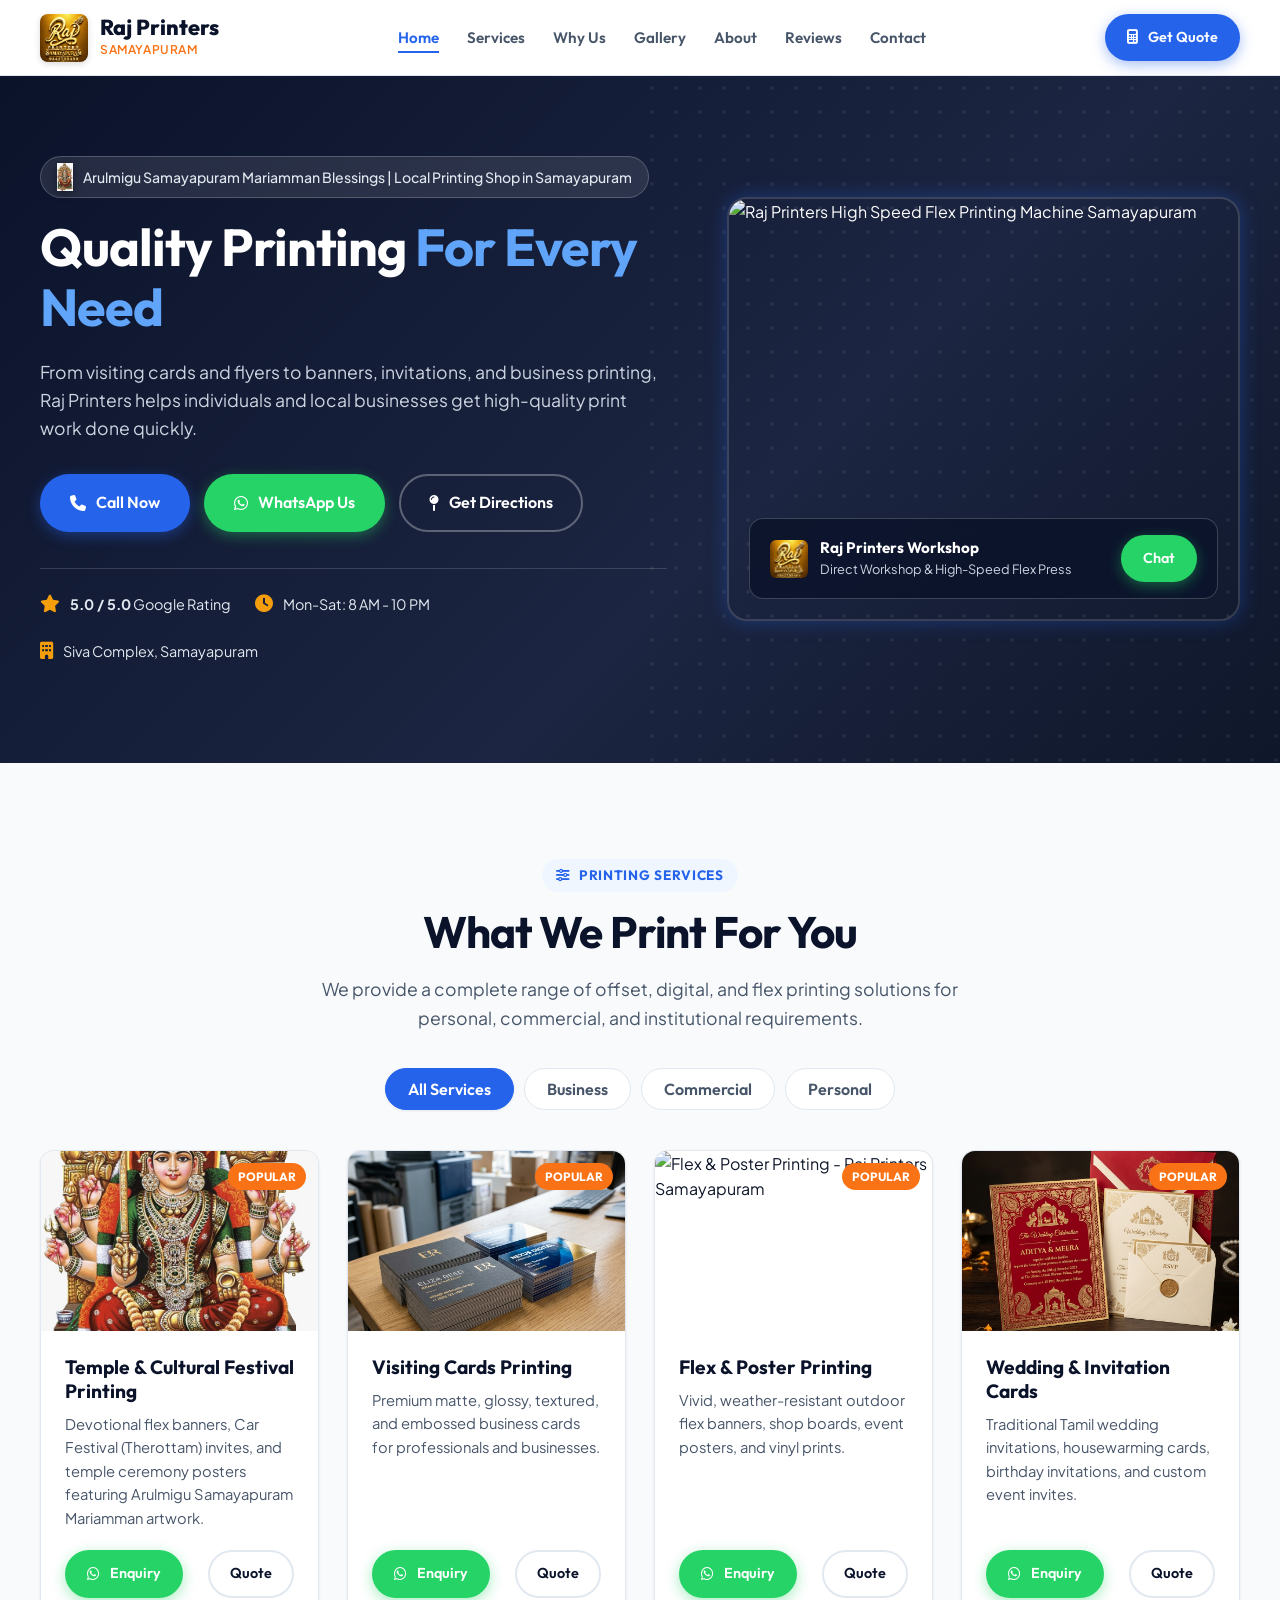
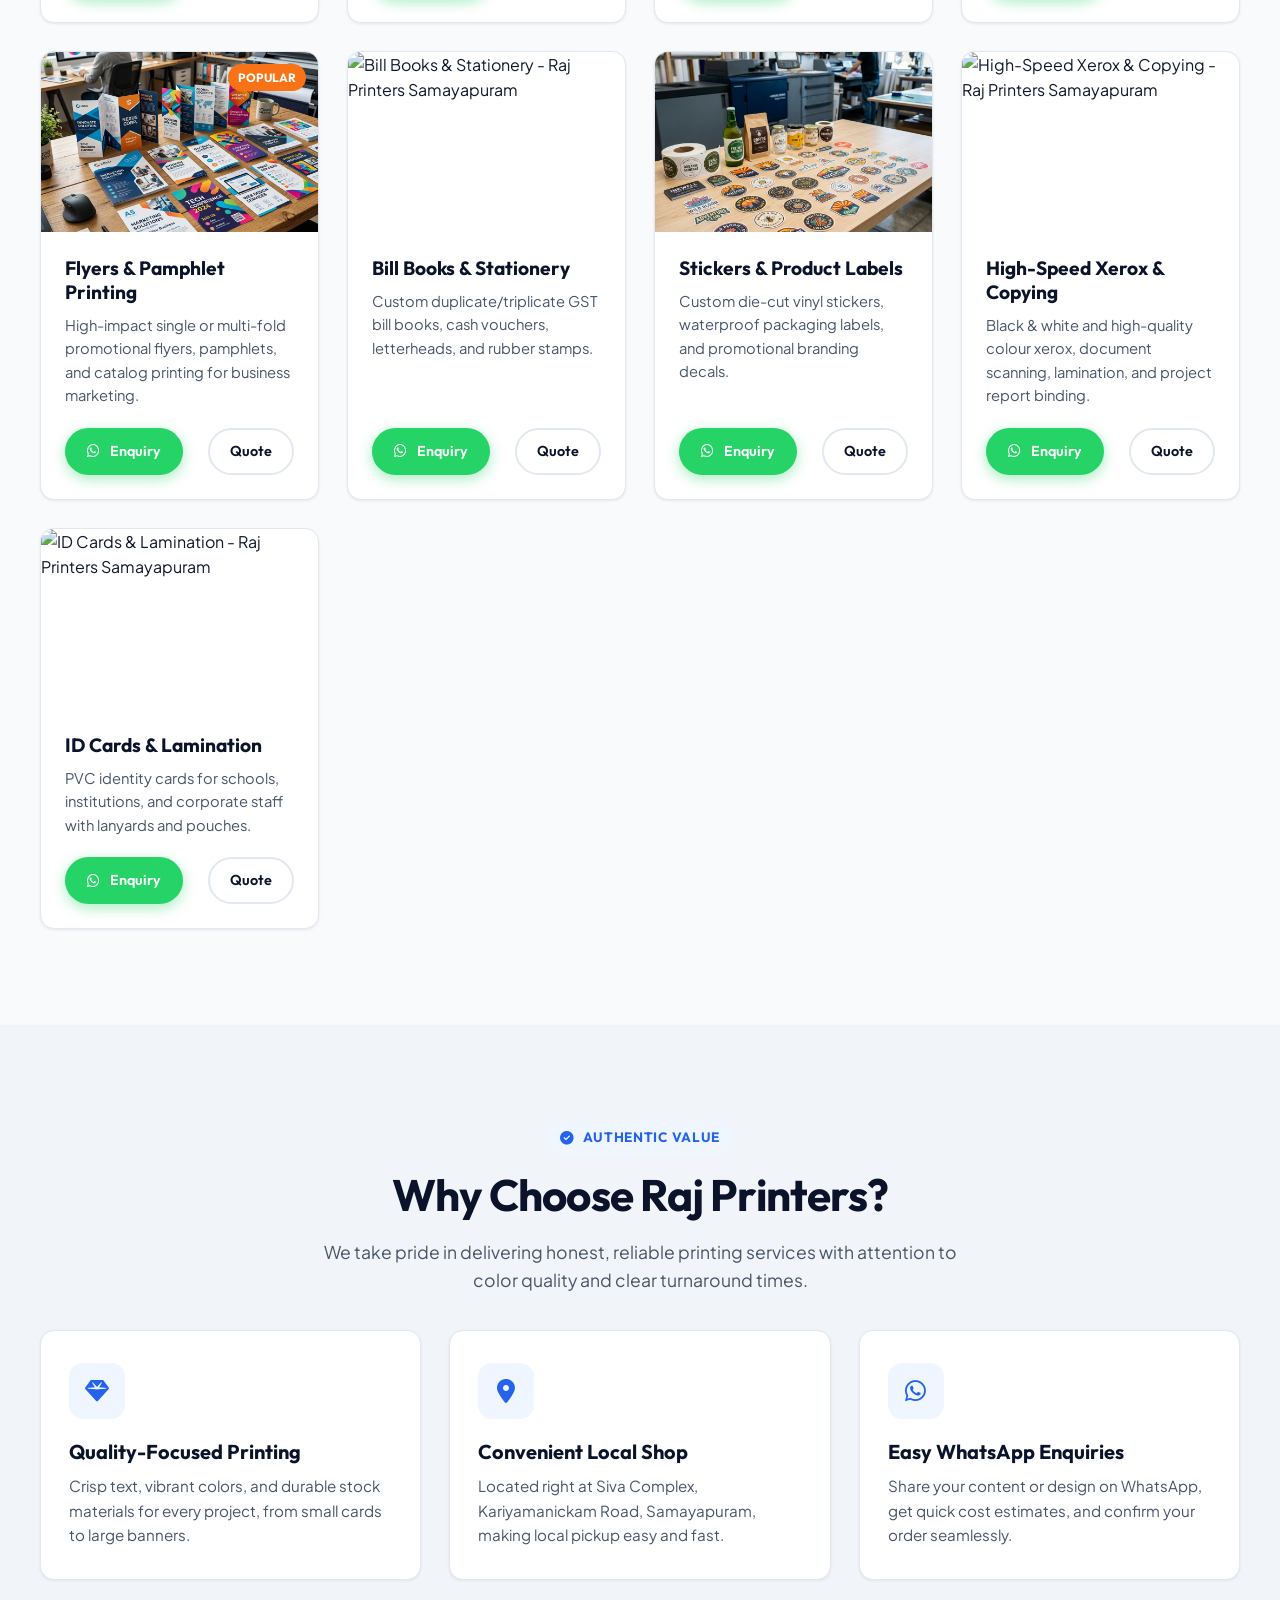
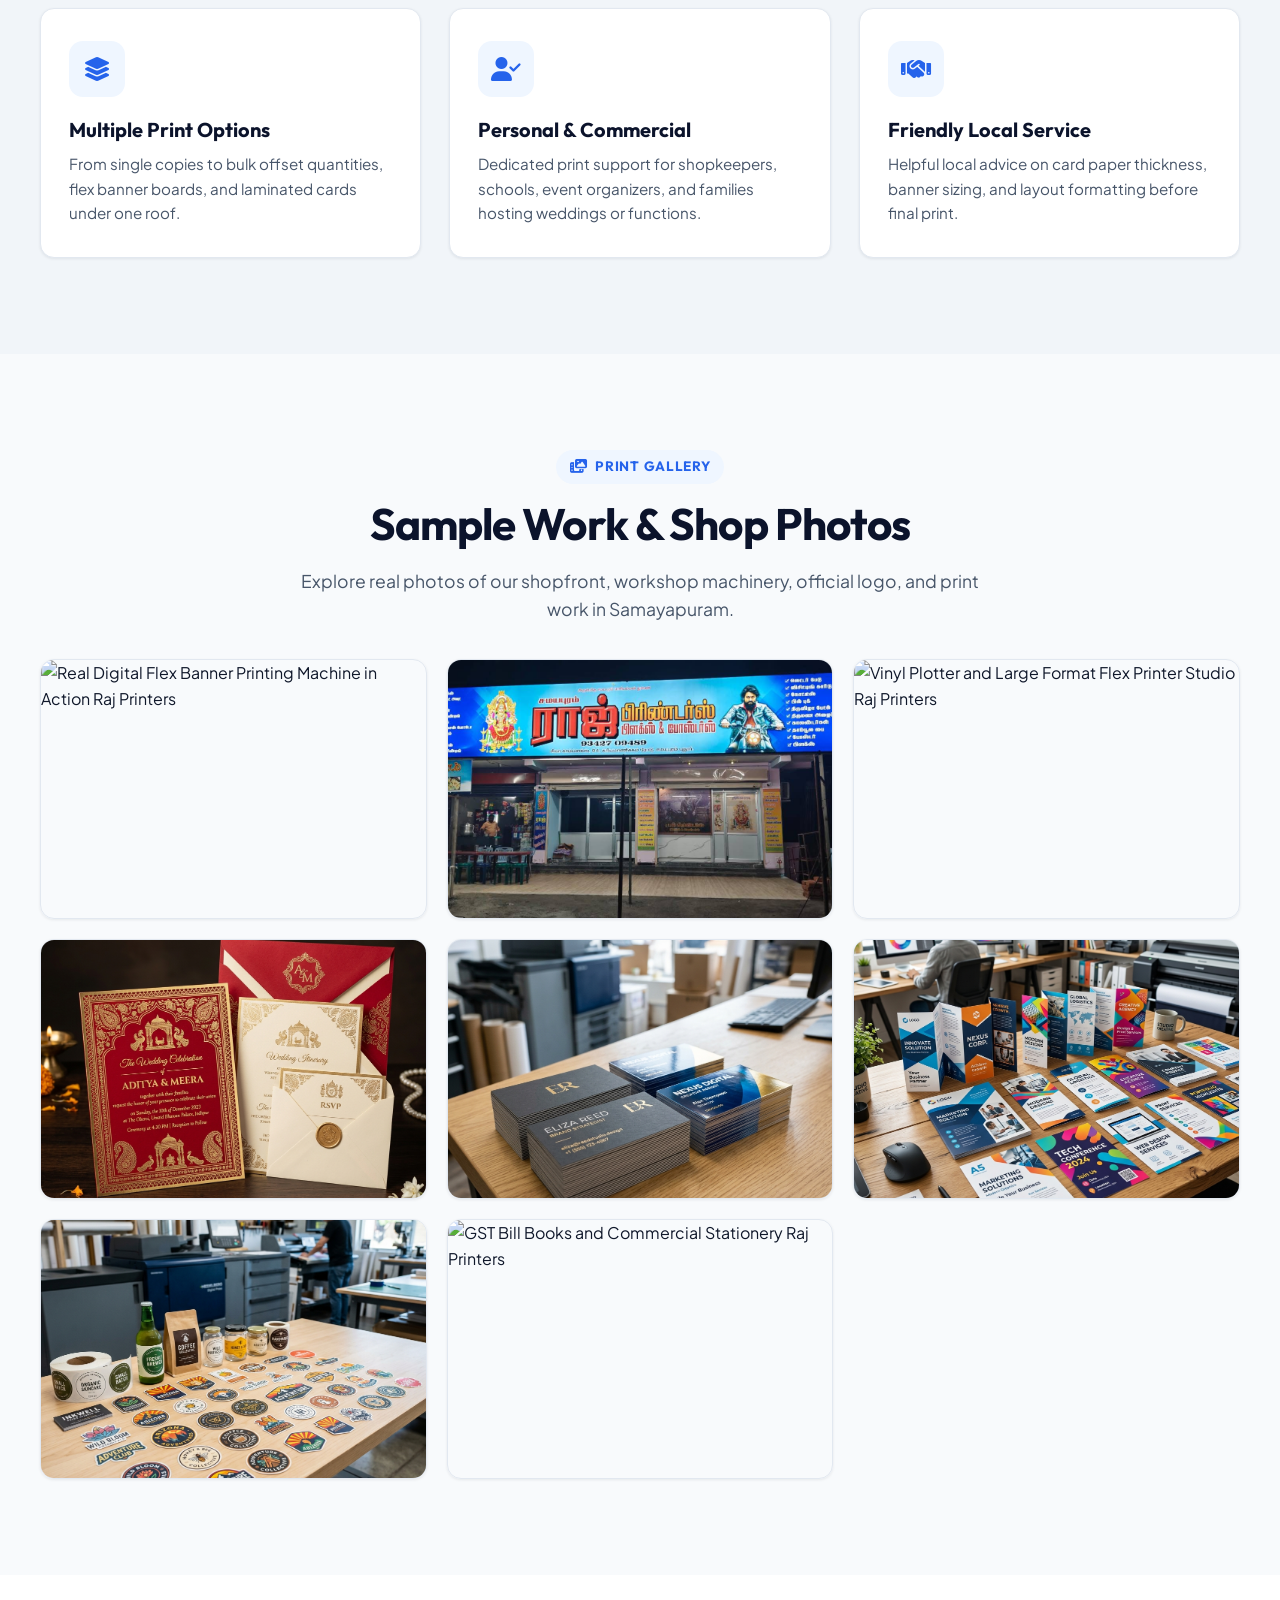
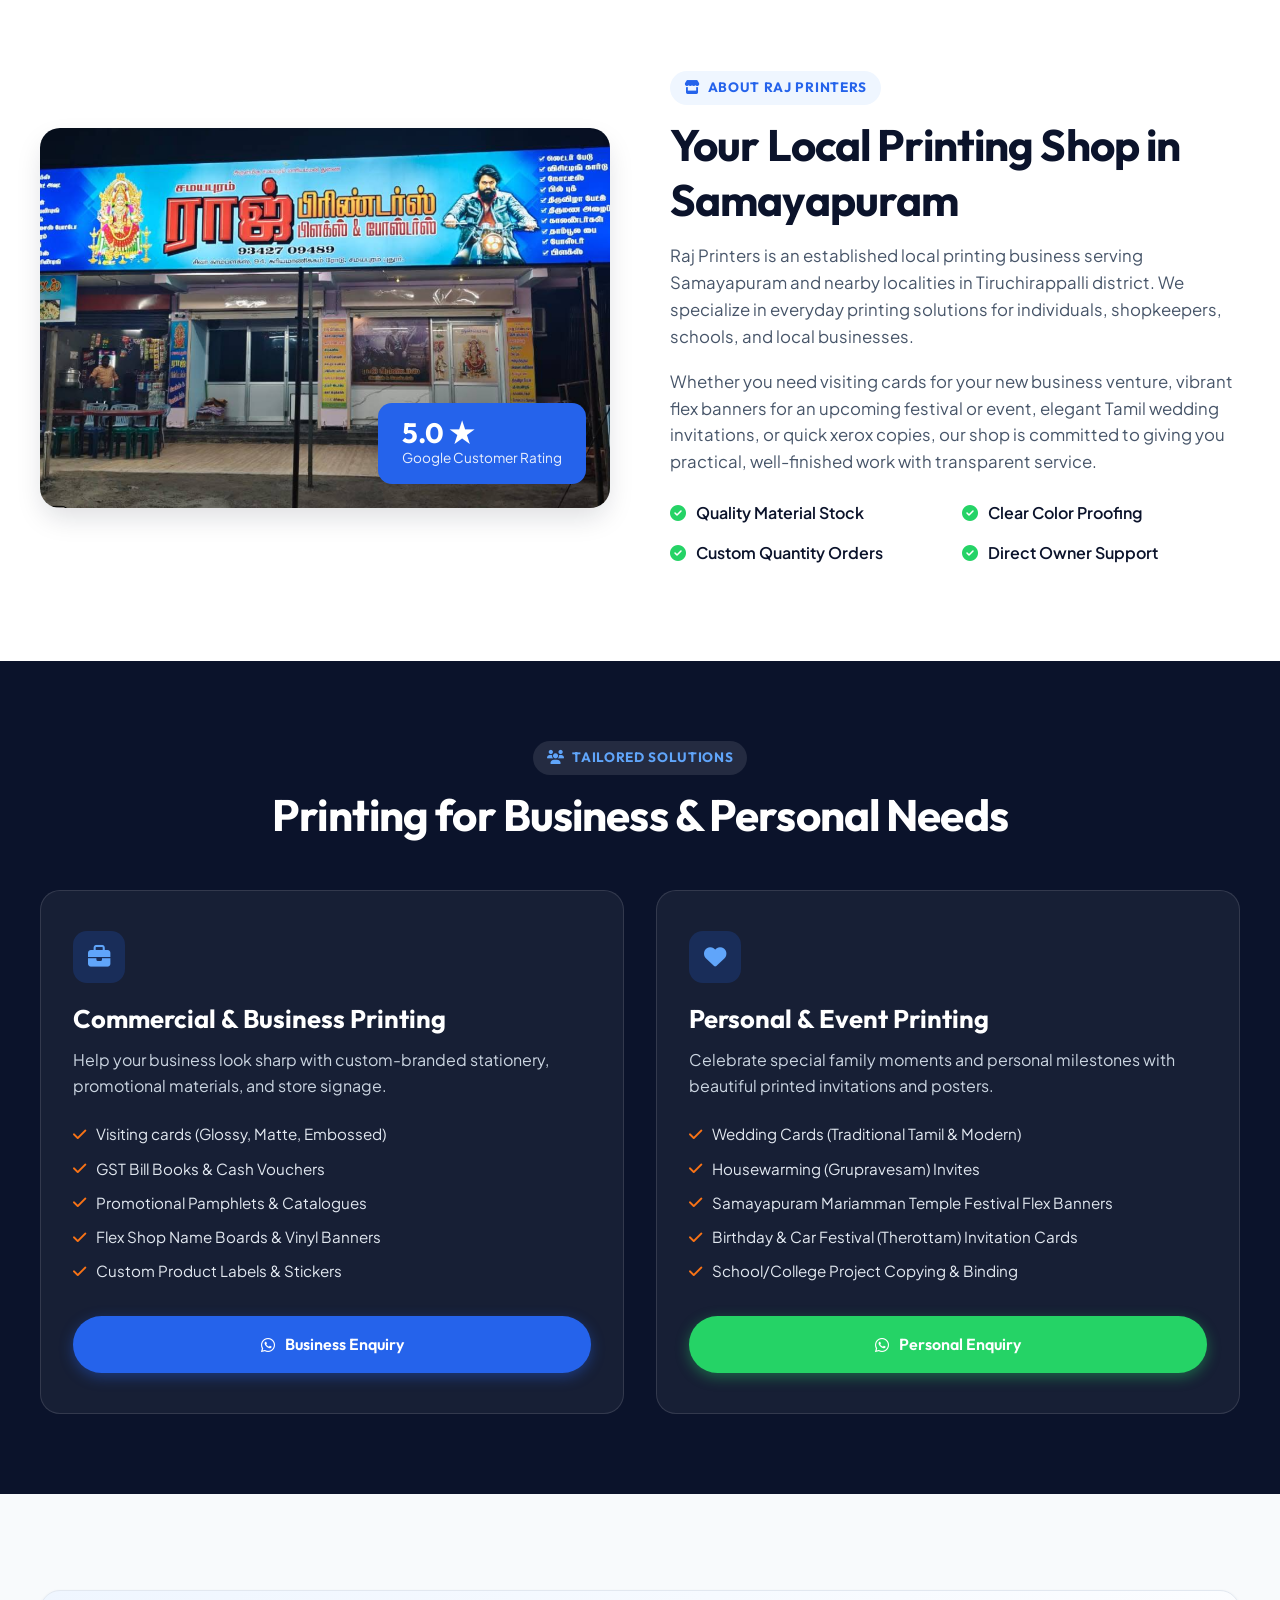
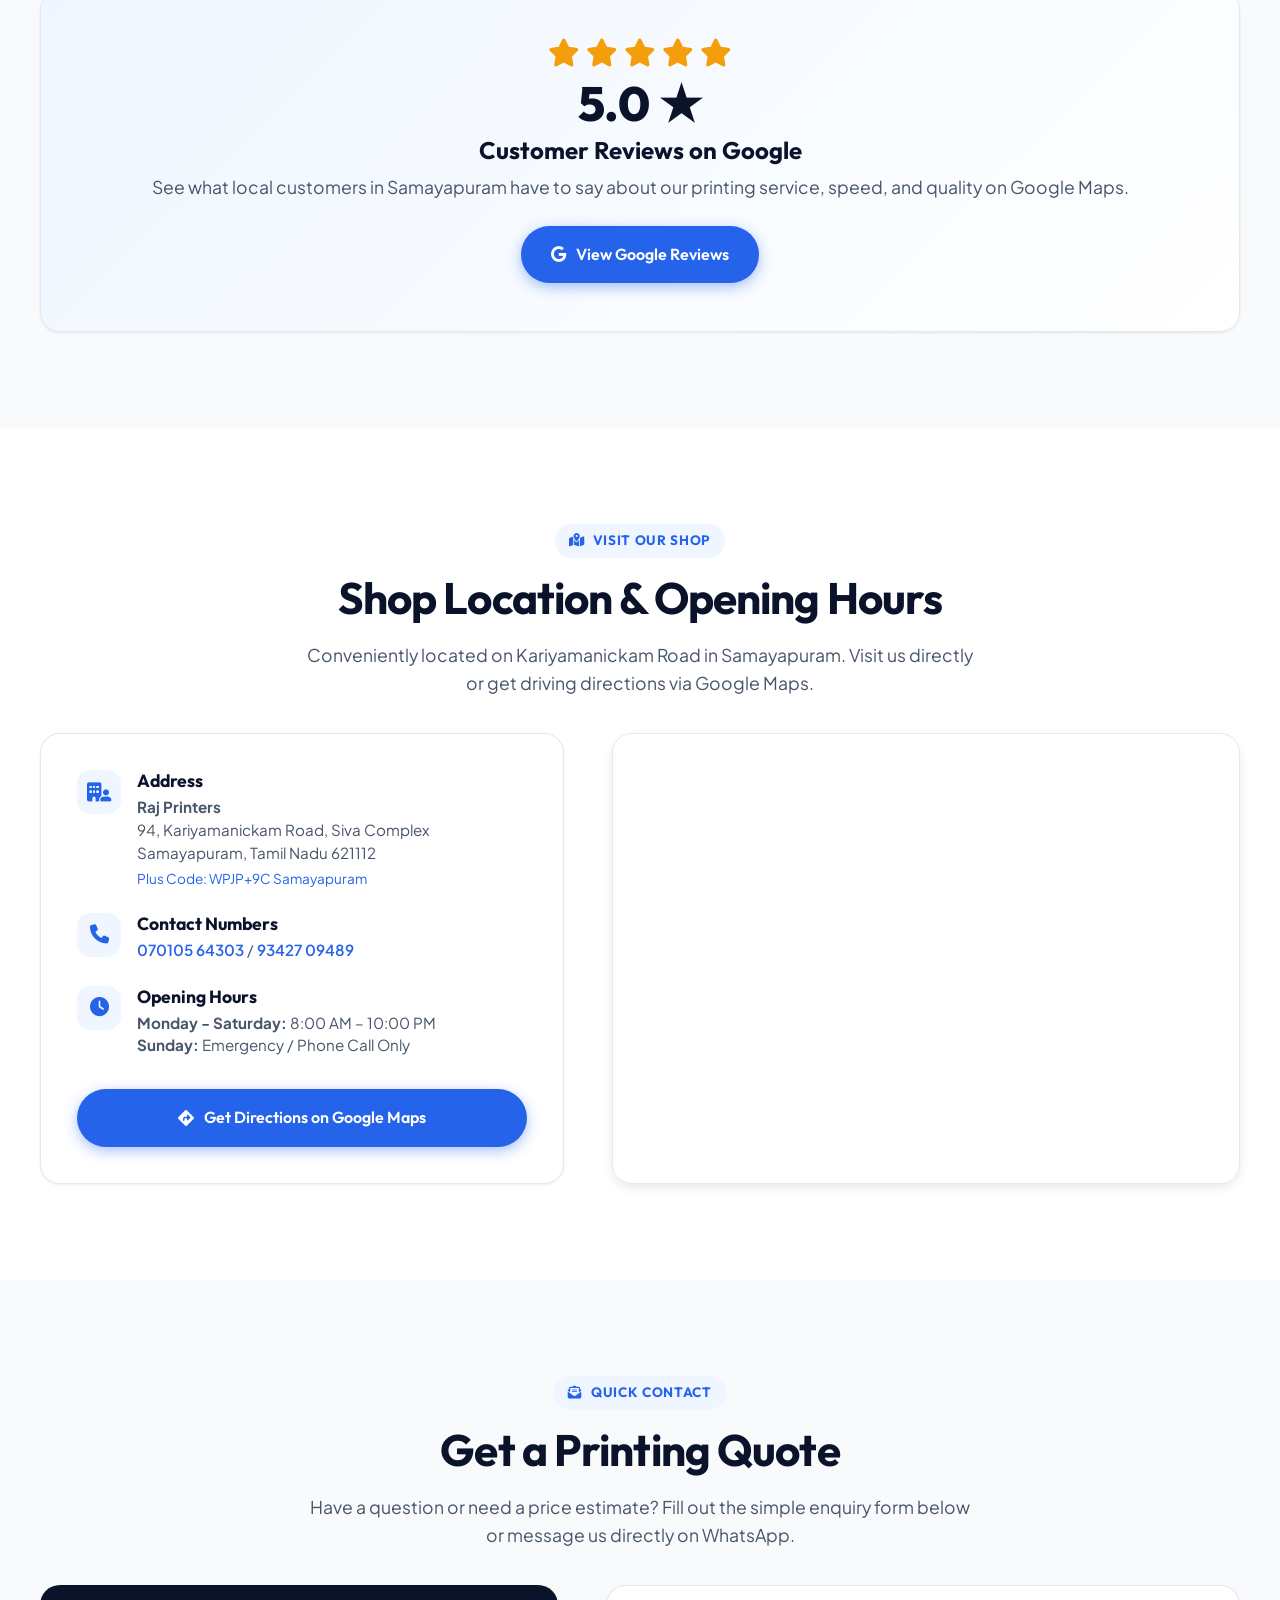
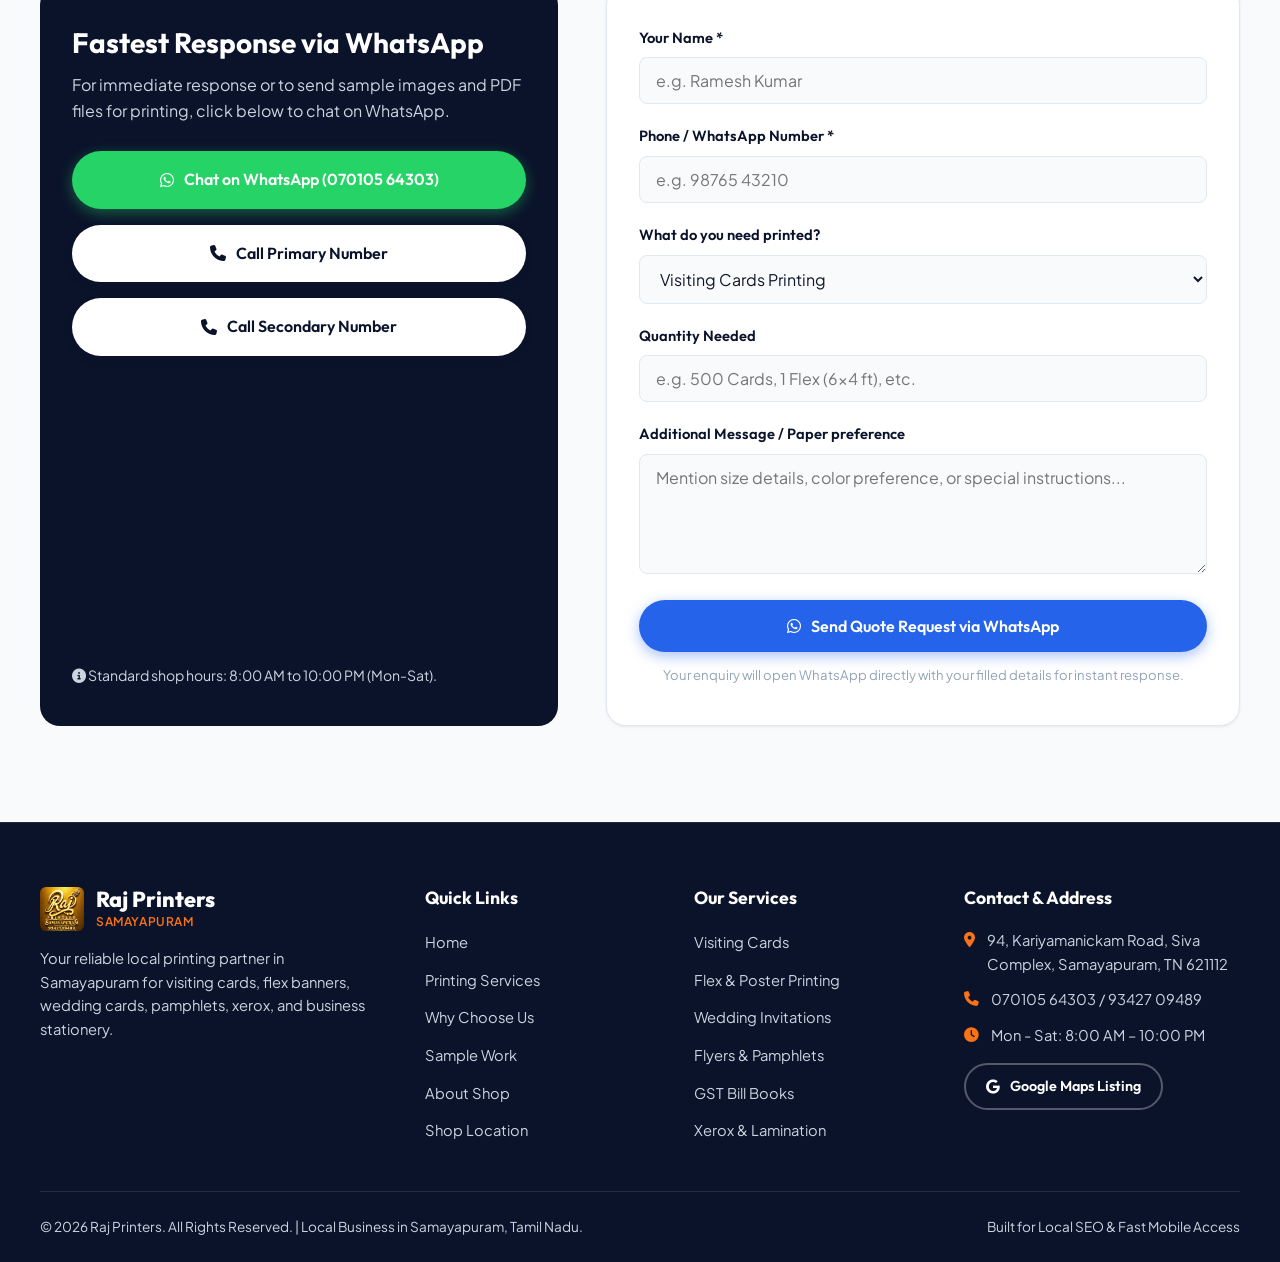
==== index.html @ 1e73e58a "Initial commit: Raj Printers website & local SEO package" ====
<!DOCTYPE html>
<html lang="en">
<head>
  <meta charset="UTF-8">
  <meta name="viewport" content="width=device-width, initial-scale=1.0">
  
  <!-- --- PRIMARY SEO META TAGS --- -->
  <title>Raj Printers | Quality Printing Shop in Samayapuram, Trichy</title>
  <meta name="description" content="Raj Printers in Samayapuram, Trichy provides top-quality visiting cards, flex & poster printing, wedding invitations, pamphlets, Xerox & business stationery. Call 070105 64303 or WhatsApp for quick quotes.">
  <meta name="keywords" content="Raj Printers, printing shop Samayapuram, printer in Trichy, flex banner printing Samayapuram, visiting card printer Samayapuram, wedding card printing Trichy, Xerox shop Samayapuram">
  <meta name="robots" content="index, follow">
  <link rel="canonical" href="https://rajprinters.in/"> <!-- Placeholder for actual domain -->

  <!-- --- OPEN GRAPH / FACEBOOK --- -->
  <meta property="og:type" content="website">
  <meta property="og:url" content="https://rajprinters.in/">
  <meta property="og:title" content="Raj Printers | Quality Printing Shop in Samayapuram, Trichy">
  <meta property="og:description" content="Local trusted printing shop in Samayapuram for visiting cards, flex banners, wedding invitations, pamphlets & Xerox. Instant WhatsApp enquiries.">
  <meta property="og:image" content="images/hero_banner.png">

  <!-- --- TWITTER CARDS --- -->
  <meta name="twitter:card" content="summary_large_image">
  <meta name="twitter:title" content="Raj Printers | Samayapuram Printing Service">
  <meta name="twitter:description" content="Professional local printing for visiting cards, flex banners, invitations & business stationery in Samayapuram, Trichy.">
  <meta name="twitter:image" content="images/hero_banner.png">

  <!-- --- FAVICON --- -->
  <link rel="icon" type="image/png" href="images/visiting_cards.png">

  <!-- --- FONTS & ICONS --- -->
  <link rel="stylesheet" href="https://cdnjs.cloudflare.com/ajax/libs/font-awesome/6.4.0/css/all.min.css">
  <link rel="stylesheet" href="css/styles.css">

  <!-- --- SCHEMA.ORG LOCAL BUSINESS STRUCTURED DATA (JSON-LD) --- -->
  <script type="application/ld+json">
  {
    "@context": "https://schema.org",
    "@type": "PrintShop",
    "name": "Raj Printers",
    "image": "images/hero_banner.png",
    "url": "https://maps.app.goo.gl/1FNJHGQRjnb7kzYv6",
    "telephone": "+917010564303",
    "priceRange": "₹₹",
    "address": {
      "@type": "PostalAddress",
      "streetAddress": "94, Kariyamanickam Road, Siva Complex",
      "addressLocality": "Samayapuram",
      "addressRegion": "Tamil Nadu",
      "postalCode": "621112",
      "addressCountry": "IN"
    },
    "geo": {
      "@type": "GeoCoordinates",
      "latitude": 10.9304,
      "longitude": 78.7360
    },
    "openingHoursSpecification": [
      {
        "@type": "OpeningHoursSpecification",
        "dayOfWeek": ["Monday", "Tuesday", "Wednesday", "Thursday", "Friday", "Saturday"],
        "opens": "08:00",
        "closes": "22:00"
      }
    ],
    "aggregateRating": {
      "@type": "AggregateRating",
      "ratingValue": "5.0",
      "reviewCount": "5"
    },
    "sameAs": [
      "https://maps.app.goo.gl/1FNJHGQRjnb7kzYv6"
    ],
    "areaServed": [
      "Samayapuram",
      "Tiruchirappalli",
      "Trichy",
      "Mannachanallur",
      "No.1 Tollgate"
    ],
    "hasOfferCatalog": {
      "@type": "OfferCatalog",
      "name": "Printing Services",
      "itemListElement": [
        {
          "@type": "Offer",
          "itemOffered": {
            "@type": "Service",
            "name": "Visiting Card Printing"
          }
        },
        {
          "@type": "Offer",
          "itemOffered": {
            "@type": "Service",
            "name": "Flex & Poster Printing"
          }
        },
        {
          "@type": "Offer",
          "itemOffered": {
            "@type": "Service",
            "name": "Wedding Invitation Printing"
          }
        },
        {
          "@type": "Offer",
          "itemOffered": {
            "@type": "Service",
            "name": "Brochure & Pamphlet Printing"
          }
        }
      ]
    }
  }
  </script>
</head>
<body>

  <!-- ==========================================
       HEADER / NAVIGATION
       ========================================== -->
  <header class="site-header" id="header">
    <div class="container header-inner">
      <a href="#home" class="brand-logo" aria-label="Raj Printers Home">
        <img src="images/brand_logo_gold.png" alt="Raj Printers Gold Logo" style="height: 48px; width: auto; border-radius: 8px; box-shadow: 0 2px 6px rgba(0,0,0,0.15);">
        <div class="logo-text-group">
          <span class="logo-title">Raj Printers</span>
          <span class="logo-subtitle">Samayapuram</span>
        </div>
      </a>

      <!-- Desktop Nav Menu -->
      <nav aria-label="Primary Navigation">
        <ul class="nav-menu">
          <li><a href="#home" class="nav-link active">Home</a></li>
          <li><a href="#services" class="nav-link">Services</a></li>
          <li><a href="#why-us" class="nav-link">Why Us</a></li>
          <li><a href="#gallery" class="nav-link">Gallery</a></li>
          <li><a href="#about" class="nav-link">About</a></li>
          <li><a href="#reviews" class="nav-link">Reviews</a></li>
          <li><a href="#contact" class="nav-link">Contact</a></li>
        </ul>
      </nav>

      <!-- Action Buttons & Hamburger -->
      <div class="header-actions">
        <a href="#contact" class="btn btn-primary btn-sm d-none-mobile">
          <i class="fa-solid fa-calculator"></i> Get Quote
        </a>
        <button class="mobile-toggle" id="mobileToggle" aria-label="Toggle navigation menu" aria-expanded="false">
          <span></span>
          <span></span>
          <span></span>
        </button>
      </div>
    </div>
  </header>

  <!-- Mobile Drawer Menu -->
  <div class="drawer-backdrop" id="drawerBackdrop"></div>
  <aside class="mobile-drawer" id="mobileDrawer" aria-label="Mobile Navigation Menu">
    <div>
      <div class="brand-logo" style="margin-bottom: 24px;">
        <img src="images/brand_logo_gold.png" alt="Raj Printers Gold Logo" style="height: 44px; width: auto; border-radius: 6px;">
        <div class="logo-text-group">
          <span class="logo-title">Raj Printers</span>
          <span class="logo-subtitle">Samayapuram</span>
        </div>
      </div>
      <ul class="mobile-nav-list">
        <li><a href="#home" class="mobile-nav-link">Home</a></li>
        <li><a href="#services" class="mobile-nav-link">Services</a></li>
        <li><a href="#why-us" class="mobile-nav-link">Why Us</a></li>
        <li><a href="#gallery" class="mobile-nav-link">Gallery</a></li>
        <li><a href="#about" class="mobile-nav-link">About Us</a></li>
        <li><a href="#reviews" class="mobile-nav-link">Google Reviews</a></li>
        <li><a href="#location" class="mobile-nav-link">Location</a></li>
        <li><a href="#contact" class="mobile-nav-link">Contact Us</a></li>
      </ul>
    </div>
    <div class="drawer-contacts">
      <a href="tel:07010564303" class="btn btn-primary" style="width: 100%;">
        <i class="fa-solid fa-phone"></i> Call 070105 64303
      </a>
      <a href="https://wa.me/917010564303" target="_blank" class="btn btn-whatsapp" style="width: 100%;">
        <i class="fa-brands fa-whatsapp"></i> WhatsApp Us
      </a>
    </div>
  </aside>

  <main>
    <!-- ==========================================
         HERO SECTION
         ========================================== -->
    <section class="hero-section" id="home">
      <div class="hero-bg-pattern"></div>
      <div class="container hero-grid">
        <div class="hero-content">
          <div class="hero-badge" style="display: inline-flex; align-items: center; gap: 10px;">
            <img src="images/mariamman_deity.png" alt="Samayapuram Mariamman" style="height: 28px; width: auto; filter: drop-shadow(0 2px 4px rgba(0,0,0,0.4));">
            <span>Arulmigu Samayapuram Mariamman Blessings | Local Printing Shop in Samayapuram</span>
          </div>
          <h1 class="hero-title">
            Quality Printing <span>For Every Need</span>
          </h1>
          <p class="hero-subtitle">
            From visiting cards and flyers to banners, invitations, and business printing, Raj Printers helps individuals and local businesses get high-quality print work done quickly.
          </p>

          <div class="hero-cta-group">
            <a href="tel:07010564303" class="btn btn-primary">
              <i class="fa-solid fa-phone"></i> Call Now
            </a>
            <a href="https://wa.me/917010564303" target="_blank" class="btn btn-whatsapp" id="heroWhatsApp">
              <i class="fa-brands fa-whatsapp"></i> WhatsApp Us
            </a>
            <a href="https://maps.app.goo.gl/1FNJHGQRjnb7kzYv6" target="_blank" class="btn btn-outline" style="color: #fff; border-color: rgba(255,255,255,0.3);">
              <i class="fa-solid fa-map-pin"></i> Get Directions
            </a>
          </div>

          <div class="trust-strip">
            <div class="trust-item">
              <i class="fa-solid fa-star"></i>
              <span><strong>5.0 / 5.0</strong> Google Rating</span>
            </div>
            <div class="trust-item">
              <i class="fa-solid fa-clock"></i>
              <span>Mon-Sat: 8 AM - 10 PM</span>
            </div>
            <div class="trust-item">
              <i class="fa-solid fa-building"></i>
              <span>Siva Complex, Samayapuram</span>
            </div>
          </div>
        </div>

        <div class="hero-image-wrapper">
          <img src="images/real_flex_printing_in_action.png" alt="Raj Printers High Speed Flex Printing Machine Samayapuram">
          <div class="hero-floating-card">
            <div class="floating-card-info">
              <img src="images/brand_logo_gold.png" alt="Raj Printers Gold Emblem" style="height: 38px; width: auto; border-radius: 6px;">
              <div class="floating-text">
                <h4>Raj Printers Workshop</h4>
                <p>Direct Workshop & High-Speed Flex Press</p>
              </div>
            </div>
            <a href="https://wa.me/917010564303" target="_blank" class="btn btn-whatsapp btn-sm">Chat</a>
          </div>
        </div>
      </div>
    </section>

    <!-- ==========================================
         SERVICES SECTION
         ========================================== -->
    <section class="section-padding" id="services">
      <div class="container">
        <div class="text-center">
          <span class="section-tag"><i class="fa-solid fa-sliders"></i> Printing Services</span>
          <h2 class="section-title">What We Print For You</h2>
          <p class="section-subtitle">
            We provide a complete range of offset, digital, and flex printing solutions for personal, commercial, and institutional requirements.
          </p>

          <div class="service-tabs">
            <button class="tab-btn active" data-filter="all">All Services</button>
            <button class="tab-btn" data-filter="business">Business</button>
            <button class="tab-btn" data-filter="commercial">Commercial</button>
            <button class="tab-btn" data-filter="personal">Personal</button>
          </div>
        </div>

        <div class="services-grid" id="servicesGrid">
          <!-- Dynamic rendering via app.js with config data -->
        </div>
      </div>
    </section>

    <!-- ==========================================
         WHY CHOOSE US SECTION
         ========================================== -->
    <section class="section-padding why-section" id="why-us">
      <div class="container">
        <div class="text-center">
          <span class="section-tag"><i class="fa-solid fa-circle-check"></i> Authentic Value</span>
          <h2 class="section-title">Why Choose Raj Printers?</h2>
          <p class="section-subtitle">
            We take pride in delivering honest, reliable printing services with attention to color quality and clear turnaround times.
          </p>
        </div>

        <div class="why-grid">
          <div class="why-card">
            <div class="why-icon"><i class="fa-solid fa-gem"></i></div>
            <h3 class="why-title">Quality-Focused Printing</h3>
            <p class="why-desc">Crisp text, vibrant colors, and durable stock materials for every project, from small cards to large banners.</p>
          </div>

          <div class="why-card">
            <div class="why-icon"><i class="fa-solid fa-location-dot"></i></div>
            <h3 class="why-title">Convenient Local Shop</h3>
            <p class="why-desc">Located right at Siva Complex, Kariyamanickam Road, Samayapuram, making local pickup easy and fast.</p>
          </div>

          <div class="why-card">
            <div class="why-icon"><i class="fa-brands fa-whatsapp"></i></div>
            <h3 class="why-title">Easy WhatsApp Enquiries</h3>
            <p class="why-desc">Share your content or design on WhatsApp, get quick cost estimates, and confirm your order seamlessly.</p>
          </div>

          <div class="why-card">
            <div class="why-icon"><i class="fa-solid fa-layer-group"></i></div>
            <h3 class="why-title">Multiple Print Options</h3>
            <p class="why-desc">From single copies to bulk offset quantities, flex banner boards, and laminated cards under one roof.</p>
          </div>

          <div class="why-card">
            <div class="why-icon"><i class="fa-solid fa-user-check"></i></div>
            <h3 class="why-title">Personal & Commercial</h3>
            <p class="why-desc">Dedicated print support for shopkeepers, schools, event organizers, and families hosting weddings or functions.</p>
          </div>

          <div class="why-card">
            <div class="why-icon"><i class="fa-solid fa-handshake"></i></div>
            <h3 class="why-title">Friendly Local Service</h3>
            <p class="why-desc">Helpful local advice on card paper thickness, banner sizing, and layout formatting before final print.</p>
          </div>
        </div>
      </div>
    </section>

    <!-- ==========================================
         PRINTING GALLERY / SAMPLES
         ========================================== -->
    <section class="section-padding" id="gallery">
      <div class="container">
        <div class="text-center">
          <span class="section-tag"><i class="fa-solid fa-photo-film"></i> Print Gallery</span>
          <h2 class="section-title">Sample Work & Shop Photos</h2>
          <p class="section-subtitle">Explore real photos of our shopfront, workshop machinery, official logo, and print work in Samayapuram.</p>
        </div>

        <div class="gallery-grid">
          <!-- 1. Real Flex Banner Printing in Action -->
          <div class="gallery-item">
            <img src="images/real_flex_printing_in_action.png" alt="Real Digital Flex Banner Printing Machine in Action Raj Printers">
            <div class="gallery-overlay">
              <h4>Real Flex Banner Printing</h4>
              <p>High-speed digital vinyl flex & poster printing (070105 64303)</p>
            </div>
          </div>

          <!-- 2. Real Storefront & Outdoor Signboard -->
          <div class="gallery-item">
            <img src="images/real_shop_exterior.png" alt="Raj Printers Real Shopfront and Flex Signboard Siva Complex">
            <div class="gallery-overlay">
              <h4>Outdoor Flex Signboard & Shopfront</h4>
              <p>Siva Complex, Kariyamanickam Road, Samayapuram</p>
            </div>
          </div>

          <!-- 3. Real Workshop Machinery & Plotter -->
          <div class="gallery-item">
            <img src="images/real_machinery_studio.png" alt="Vinyl Plotter and Large Format Flex Printer Studio Raj Printers">
            <div class="gallery-overlay">
              <h4>Workshop Printing Press</h4>
              <p>Vinyl Plotter & Large Format Roll Printers</p>
            </div>
          </div>

          <!-- 4. Wedding & Function Invitations -->
          <div class="gallery-item">
            <img src="images/invitation_cards.png" alt="Wedding Invitation Card Printing Trichy">
            <div class="gallery-overlay">
              <h4>Wedding & Function Invites</h4>
              <p>Traditional Tamil Marriage & Housewarming Cards</p>
            </div>
          </div>

          <!-- 5. Visiting Cards -->
          <div class="gallery-item">
            <img src="images/visiting_cards.png" alt="Visiting Cards Printing Samples Raj Printers">
            <div class="gallery-overlay">
              <h4>Visiting Cards</h4>
              <p>Matte, Glossy, Foil & Textured Cards</p>
            </div>
          </div>

          <!-- 6. Flyers & Pamphlets -->
          <div class="gallery-item">
            <img src="images/brochures_flyers.png" alt="Brochures and Pamphlet Printing Raj Printers">
            <div class="gallery-overlay">
              <h4>Flyers & Pamphlets</h4>
              <p>Promotional Marketing Pamphlets & Catalogues</p>
            </div>
          </div>

          <!-- 7. Stickers & Product Labels -->
          <div class="gallery-item">
            <img src="images/stickers_product_labels.png" alt="Stickers and Product Labels Printing Raj Printers">
            <div class="gallery-overlay">
              <h4>Stickers & Product Labels</h4>
              <p>Custom Die-Cut Vinyl Stickers & Packaging Decals</p>
            </div>
          </div>

          <!-- 8. GST Bill Books & Stationery -->
          <div class="gallery-item">
            <img src="images/bill_books_stationery.png" alt="GST Bill Books and Commercial Stationery Raj Printers">
            <div class="gallery-overlay">
              <h4>GST Bill Books & Stationery</h4>
              <p>Duplicate/Triplicate Cash Vouchers & Letterheads</p>
            </div>
          </div>
        </div>
      </div>
    </section>

    <!-- ==========================================
         ABOUT US SECTION
         ========================================== -->
    <section class="section-padding" id="about" style="background-color: var(--clr-surface);">
      <div class="container">
        <div class="about-grid">
          <div class="about-img-frame">
            <img src="images/real_shop_exterior.png" alt="Raj Printers Real Storefront at Siva Complex, Samayapuram">
            <div class="about-experience-badge">
              <h3>5.0 ★</h3>
              <p>Google Customer Rating</p>
            </div>
          </div>

          <div class="about-text">
            <span class="section-tag"><i class="fa-solid fa-store"></i> About Raj Printers</span>
            <h2 class="section-title">Your Local Printing Shop in Samayapuram</h2>
            <p>
              Raj Printers is an established local printing business serving Samayapuram and nearby localities in Tiruchirappalli district. We specialize in everyday printing solutions for individuals, shopkeepers, schools, and local businesses.
            </p>
            <p>
              Whether you need visiting cards for your new business venture, vibrant flex banners for an upcoming festival or event, elegant Tamil wedding invitations, or quick xerox copies, our shop is committed to giving you practical, well-finished work with transparent service.
            </p>

            <ul class="about-features-list">
              <li class="about-feature-item"><i class="fa-solid fa-circle-check"></i> Quality Material Stock</li>
              <li class="about-feature-item"><i class="fa-solid fa-circle-check"></i> Clear Color Proofing</li>
              <li class="about-feature-item"><i class="fa-solid fa-circle-check"></i> Custom Quantity Orders</li>
              <li class="about-feature-item"><i class="fa-solid fa-circle-check"></i> Direct Owner Support</li>
            </ul>
          </div>
        </div>
      </div>
    </section>

    <!-- ==========================================
         BUSINESS vs PERSONAL PRINTING SPLIT
         ========================================== -->
    <section class="split-section">
      <div class="container">
        <div class="text-center" style="margin-bottom: 48px;">
          <span class="section-tag" style="background: rgba(255,255,255,0.1); color: #60a5fa;"><i class="fa-solid fa-users"></i> Tailored Solutions</span>
          <h2 class="section-title" style="color: #fff;">Printing for Business & Personal Needs</h2>
        </div>

        <div class="split-grid">
          <!-- Business Card -->
          <div class="split-card">
            <div class="split-icon"><i class="fa-solid fa-briefcase"></i></div>
            <h3 class="split-title">Commercial & Business Printing</h3>
            <p class="split-desc">Help your business look sharp with custom-branded stationery, promotional materials, and store signage.</p>
            <ul class="split-list">
              <li><i class="fa-solid fa-check"></i> Visiting cards (Glossy, Matte, Embossed)</li>
              <li><i class="fa-solid fa-check"></i> GST Bill Books & Cash Vouchers</li>
              <li><i class="fa-solid fa-check"></i> Promotional Pamphlets & Catalogues</li>
              <li><i class="fa-solid fa-check"></i> Flex Shop Name Boards & Vinyl Banners</li>
              <li><i class="fa-solid fa-check"></i> Custom Product Labels & Stickers</li>
            </ul>
            <a href="https://wa.me/917010564303?text=Hello%20Raj%20Printers%2C%20I%20would%20like%20to%20enquire%20about%20Business%20Printing" target="_blank" class="btn btn-primary">
              <i class="fa-brands fa-whatsapp"></i> Business Enquiry
            </a>
          </div>

          <!-- Personal Card -->
          <div class="split-card">
            <div class="split-icon"><i class="fa-solid fa-heart"></i></div>
            <h3 class="split-title">Personal & Event Printing</h3>
            <p class="split-desc">Celebrate special family moments and personal milestones with beautiful printed invitations and posters.</p>
            <ul class="split-list">
              <li><i class="fa-solid fa-check"></i> Wedding Cards (Traditional Tamil & Modern)</li>
              <li><i class="fa-solid fa-check"></i> Housewarming (Grupravesam) Invites</li>
              <li><i class="fa-solid fa-check"></i> Samayapuram Mariamman Temple Festival Flex Banners</li>
              <li><i class="fa-solid fa-check"></i> Birthday & Car Festival (Therottam) Invitation Cards</li>
              <li><i class="fa-solid fa-check"></i> School/College Project Copying & Binding</li>
            </ul>
            <a href="https://wa.me/917010564303?text=Hello%20Raj%20Printers%2C%20I%20would%20like%20to%20enquire%20about%20Personal%20Printing" target="_blank" class="btn btn-whatsapp">
              <i class="fa-brands fa-whatsapp"></i> Personal Enquiry
            </a>
          </div>
        </div>
      </div>
    </section>

    <!-- ==========================================
         GOOGLE REVIEWS & TRUST SECTION
         ========================================== -->
    <section class="section-padding" id="reviews">
      <div class="container">
        <div class="reviews-banner">
          <div class="stars-group">
            <i class="fa-solid fa-star"></i>
            <i class="fa-solid fa-star"></i>
            <i class="fa-solid fa-star"></i>
            <i class="fa-solid fa-star"></i>
            <i class="fa-solid fa-star"></i>
          </div>
          <div class="review-score">5.0 ★</div>
          <h3 style="font-size: 1.5rem; margin-bottom: 8px;">Customer Reviews on Google</h3>
          <p class="review-subtitle">See what local customers in Samayapuram have to say about our printing service, speed, and quality on Google Maps.</p>
          <a href="https://maps.app.goo.gl/1FNJHGQRjnb7kzYv6" target="_blank" class="btn btn-primary">
            <i class="fa-brands fa-google"></i> View Google Reviews
          </a>
        </div>
      </div>
    </section>

    <!-- ==========================================
         LOCATION & HOURS SECTION
         ========================================== -->
    <section class="section-padding" id="location" style="background-color: var(--clr-surface);">
      <div class="container">
        <div class="text-center">
          <span class="section-tag"><i class="fa-solid fa-map-location-dot"></i> Visit Our Shop</span>
          <h2 class="section-title">Shop Location & Opening Hours</h2>
          <p class="section-subtitle">Conveniently located on Kariyamanickam Road in Samayapuram. Visit us directly or get driving directions via Google Maps.</p>
        </div>

        <div class="location-grid">
          <div class="location-info-card">
            <div class="info-item">
              <div class="info-icon"><i class="fa-solid fa-building-user"></i></div>
              <div class="info-details">
                <h4>Address</h4>
                <p><strong>Raj Printers</strong><br>94, Kariyamanickam Road, Siva Complex<br>Samayapuram, Tamil Nadu 621112</p>
                <p style="margin-top: 4px; font-size: 0.85rem; color: var(--clr-blue-primary);">Plus Code: WPJP+9C Samayapuram</p>
              </div>
            </div>

            <div class="info-item">
              <div class="info-icon"><i class="fa-solid fa-phone"></i></div>
              <div class="info-details">
                <h4>Contact Numbers</h4>
                <p><a href="tel:07010564303" style="color: var(--clr-blue-primary); font-weight:600;">070105 64303</a> / <a href="tel:09342709489" style="color: var(--clr-blue-primary); font-weight:600;">93427 09489</a></p>
              </div>
            </div>

            <div class="info-item">
              <div class="info-icon"><i class="fa-solid fa-clock"></i></div>
              <div class="info-details">
                <h4>Opening Hours</h4>
                <p><strong>Monday - Saturday:</strong> 8:00 AM – 10:00 PM</p>
                <p><strong>Sunday:</strong> Emergency / Phone Call Only</p>
              </div>
            </div>

            <div style="margin-top: 32px;">
              <a href="https://maps.app.goo.gl/1FNJHGQRjnb7kzYv6" target="_blank" class="btn btn-primary" style="width: 100%;">
                <i class="fa-solid fa-diamond-turn-right"></i> Get Directions on Google Maps
              </a>
            </div>
          </div>

          <div class="map-wrapper">
            <!-- Google Maps Embed -->
            <iframe title="Raj Printers Google Map Location" src="https://www.google.com/maps/embed?pb=!1m18!1m12!1m3!1d3917.43346513511!2d78.73600000000001!3d10.930400000000002!2m3!1f0!2f0!3f0!3m2!1i1024!2i768!4f13.1!3m3!1m2!1s0x3baaf70000000001%3A0x0!2zMTDCsDU1JzQ5LjQiTiA3OMKwNDQnMDkuNiJF!5e0!3m2!1sen!2sin!4v1700000000000!5m2!1sen!2sin" loading="lazy" referrerpolicy="no-referrer-when-downgrade"></iframe>
          </div>
        </div>
      </div>
    </section>

    <!-- ==========================================
         CONTACT / ENQUIRY SECTION
         ========================================== -->
    <section class="section-padding" id="contact">
      <div class="container">
        <div class="text-center">
          <span class="section-tag"><i class="fa-solid fa-envelope-open-text"></i> Quick Contact</span>
          <h2 class="section-title">Get a Printing Quote</h2>
          <p class="section-subtitle">Have a question or need a price estimate? Fill out the simple enquiry form below or message us directly on WhatsApp.</p>
        </div>

        <div class="contact-grid">
          <div class="quick-contact-card">
            <div>
              <h3>Fastest Response via WhatsApp</h3>
              <p>For immediate response or to send sample images and PDF files for printing, click below to chat on WhatsApp.</p>
              
              <div class="direct-actions-list">
                <a href="https://wa.me/917010564303" target="_blank" class="btn btn-whatsapp">
                  <i class="fa-brands fa-whatsapp"></i> Chat on WhatsApp (070105 64303)
                </a>
                <a href="tel:07010564303" class="btn btn-white">
                  <i class="fa-solid fa-phone"></i> Call Primary Number
                </a>
                <a href="tel:09342709489" class="btn btn-white">
                  <i class="fa-solid fa-phone"></i> Call Secondary Number
                </a>
              </div>
            </div>

            <div style="margin-top: 32px; font-size: 0.88rem; color: #cbd5e1;">
              <i class="fa-solid fa-circle-info"></i> Standard shop hours: 8:00 AM to 10:00 PM (Mon-Sat).
            </div>
          </div>

          <div class="contact-form-card">
            <form id="enquiryForm">
              <div class="form-group">
                <label for="custName">Your Name *</label>
                <input type="text" id="custName" class="form-control" placeholder="e.g. Ramesh Kumar" required>
              </div>

              <div class="form-group">
                <label for="custPhone">Phone / WhatsApp Number *</label>
                <input type="tel" id="custPhone" class="form-control" placeholder="e.g. 98765 43210" required>
              </div>

              <div class="form-group">
                <label for="printService">What do you need printed?</label>
                <select id="printService" class="form-control">
                  <option value="Visiting Cards">Visiting Cards Printing</option>
                  <option value="Flex & Poster Banner">Flex & Poster Printing</option>
                  <option value="Wedding / Function Invitation">Wedding & Function Cards</option>
                  <option value="Flyers & Pamphlets">Flyers & Pamphlets</option>
                  <option value="Bill Books & Letterheads">Bill Books & Letterheads</option>
                  <option value="Xerox & Copying">Xerox / Copying / Lamination</option>
                  <option value="Custom Order">Other / Custom Order</option>
                </select>
              </div>

              <div class="form-group">
                <label for="printQty">Quantity Needed</label>
                <input type="text" id="printQty" class="form-control" placeholder="e.g. 500 Cards, 1 Flex (6x4 ft), etc.">
              </div>

              <div class="form-group">
                <label for="custMsg">Additional Message / Paper preference</label>
                <textarea id="custMsg" class="form-control" placeholder="Mention size details, color preference, or special instructions..."></textarea>
              </div>

              <button type="submit" class="btn btn-primary" style="width: 100%;">
                <i class="fa-brands fa-whatsapp"></i> Send Quote Request via WhatsApp
              </button>

              <p class="form-note">Your enquiry will open WhatsApp directly with your filled details for instant response.</p>
            </form>
          </div>
        </div>
      </div>
    </section>
  </main>

  <!-- ==========================================
       FOOTER
       ========================================== -->
  <footer class="site-footer">
    <div class="container">
      <div class="footer-grid">
        <div class="footer-col">
          <div class="brand-logo" style="margin-bottom: 12px;">
            <img src="images/brand_logo_gold.png" alt="Raj Printers Gold Logo" style="height: 44px; width: auto; border-radius: 6px;">
            <div class="logo-text-group">
              <span class="logo-title" style="color: #fff;">Raj Printers</span>
              <span class="logo-subtitle">Samayapuram</span>
            </div>
          </div>
          <p class="footer-desc">
            Your reliable local printing partner in Samayapuram for visiting cards, flex banners, wedding cards, pamphlets, xerox, and business stationery.
          </p>
        </div>

        <div class="footer-col">
          <h4>Quick Links</h4>
          <ul class="footer-links">
            <li><a href="#home">Home</a></li>
            <li><a href="#services">Printing Services</a></li>
            <li><a href="#why-us">Why Choose Us</a></li>
            <li><a href="#gallery">Sample Work</a></li>
            <li><a href="#about">About Shop</a></li>
            <li><a href="#location">Shop Location</a></li>
          </ul>
        </div>

        <div class="footer-col">
          <h4>Our Services</h4>
          <ul class="footer-links">
            <li><a href="#services">Visiting Cards</a></li>
            <li><a href="#services">Flex & Poster Printing</a></li>
            <li><a href="#services">Wedding Invitations</a></li>
            <li><a href="#services">Flyers & Pamphlets</a></li>
            <li><a href="#services">GST Bill Books</a></li>
            <li><a href="#services">Xerox & Lamination</a></li>
          </ul>
        </div>

        <div class="footer-col">
          <h4>Contact & Address</h4>
          <div class="footer-contact-item">
            <i class="fa-solid fa-location-dot"></i>
            <div>94, Kariyamanickam Road, Siva Complex, Samayapuram, TN 621112</div>
          </div>
          <div class="footer-contact-item">
            <i class="fa-solid fa-phone"></i>
            <div>070105 64303 / 93427 09489</div>
          </div>
          <div class="footer-contact-item">
            <i class="fa-solid fa-clock"></i>
            <div>Mon - Sat: 8:00 AM – 10:00 PM</div>
          </div>
          <div style="margin-top: 16px;">
            <a href="https://maps.app.goo.gl/1FNJHGQRjnb7kzYv6" target="_blank" class="btn btn-outline btn-sm" style="color: #fff; border-color: rgba(255,255,255,0.3);">
              <i class="fa-brands fa-google"></i> Google Maps Listing
            </a>
          </div>
        </div>
      </div>

      <div class="footer-bottom">
        <div>
          &copy; <span id="year">2026</span> Raj Printers. All Rights Reserved. | Local Business in Samayapuram, Tamil Nadu.
        </div>
        <div>
          Built for Local SEO & Fast Mobile Access
        </div>
      </div>
    </div>
  </footer>

  <!-- ==========================================
       MOBILE STICKY BOTTOM ACTION BAR
       ========================================== -->
  <div class="mobile-sticky-bar">
    <a href="tel:07010564303" class="sticky-action-btn call">
      <i class="fa-solid fa-phone"></i>
      <span>Call</span>
    </a>
    <a href="https://wa.me/917010564303" target="_blank" class="sticky-action-btn whatsapp">
      <i class="fa-brands fa-whatsapp"></i>
      <span>WhatsApp</span>
    </a>
    <a href="https://maps.app.goo.gl/1FNJHGQRjnb7kzYv6" target="_blank" class="sticky-action-btn map">
      <i class="fa-solid fa-location-dot"></i>
      <span>Map</span>
    </a>
    <a href="#contact" class="sticky-action-btn quote">
      <i class="fa-solid fa-calculator"></i>
      <span>Quote</span>
    </a>
  </div>

  <!-- --- JAVASCRIPT LOGIC --- -->
  <script src="js/config.js"></script>
  <script src="js/app.js"></script>
</body>
</html>
---- css/styles.css ----
/* ==========================================================================
   RAJ PRINTERS - PRODUCTION CSS DESIGN SYSTEM
   Modern, Mobile-First, Accessible & High-Converting Local Business Styling
   ========================================================================== */

/* --- GOOGLE FONTS IMPORT --- */
@import url('https://fonts.googleapis.com/css2?family=Outfit:wght@400;500;600;700;800&family=Plus+Jakarta+Sans:wght@400;500;600;700&display=swap');

/* --- DESIGN TOKENS --- */
:root {
  /* Brand Palette */
  --clr-navy-dark: #0b132b;
  --clr-navy-main: #1c2541;
  --clr-blue-primary: #2563eb;
  --clr-blue-hover: #1d4ed8;
  --clr-blue-light: #eff6ff;
  --clr-orange-accent: #f97316;
  --clr-orange-hover: #ea580c;
  --clr-whatsapp: #25d366;
  --clr-whatsapp-hover: #1da851;
  --clr-gold: #f59e0b;

  /* Neutral Tones */
  --clr-bg: #f8fafc;
  --clr-surface: #ffffff;
  --clr-surface-muted: #f1f5f9;
  --clr-text-main: #0f172a;
  --clr-text-muted: #475569;
  --clr-text-light: #94a3b8;
  --clr-border: #e2e8f0;

  /* Typography */
  --font-heading: 'Outfit', -apple-system, BlinkMacSystemFont, sans-serif;
  --font-body: 'Plus Jakarta Sans', -apple-system, BlinkMacSystemFont, sans-serif;

  /* Spacing */
  --container-max: 1240px;
  --header-height: 76px;

  /* Shadows & Elevation */
  --shadow-sm: 0 1px 3px rgba(15, 23, 42, 0.08);
  --shadow-md: 0 4px 12px -2px rgba(15, 23, 42, 0.12);
  --shadow-lg: 0 12px 28px -4px rgba(15, 23, 42, 0.15);
  --shadow-glow: 0 0 20px rgba(37, 99, 235, 0.35);

  /* Transitions */
  --transition-fast: all 0.2s cubic-bezier(0.4, 0, 0.2, 1);
  --transition-normal: all 0.3s cubic-bezier(0.4, 0, 0.2, 1);
  
  /* Border Radius */
  --radius-sm: 8px;
  --radius-md: 14px;
  --radius-lg: 20px;
  --radius-pill: 9999px;
}

/* --- BASE & RESET --- */
*, *::before, *::after {
  box-sizing: border-box;
  margin: 0;
  padding: 0;
}

html {
  scroll-behavior: smooth;
  font-size: 16px;
  -webkit-text-size-adjust: 100%;
}

body {
  font-family: var(--font-body);
  background-color: var(--clr-bg);
  color: var(--clr-text-main);
  line-height: 1.6;
  overflow-x: hidden;
  /* Extra space at bottom on mobile for sticky action bar */
  padding-bottom: 72px;
}

@media (min-width: 992px) {
  body {
    padding-bottom: 0;
  }
}

img, picture, video {
  max-width: 100%;
  display: block;
}

a {
  color: inherit;
  text-decoration: none;
}

button, input, select, textarea {
  font-family: inherit;
  font-size: inherit;
}

/* Accessible focus outline */
:focus-visible {
  outline: 3px solid var(--clr-blue-primary);
  outline-offset: 3px;
}

/* --- TYPOGRAPHY UTILITIES --- */
h1, h2, h3, h4, h5, h6 {
  font-family: var(--font-heading);
  color: var(--clr-navy-dark);
  font-weight: 700;
  line-height: 1.25;
}

.section-tag {
  display: inline-flex;
  align-items: center;
  gap: 8px;
  background-color: var(--clr-blue-light);
  color: var(--clr-blue-primary);
  font-family: var(--font-heading);
  font-weight: 700;
  font-size: 0.85rem;
  letter-spacing: 0.05em;
  text-transform: uppercase;
  padding: 6px 14px;
  border-radius: var(--radius-pill);
  margin-bottom: 12px;
}

.section-title {
  font-size: 2.25rem;
  letter-spacing: -0.02em;
  margin-bottom: 16px;
}

@media (min-width: 768px) {
  .section-title {
    font-size: 2.75rem;
  }
}

.section-subtitle {
  font-size: 1.1rem;
  color: var(--clr-text-muted);
  max-width: 680px;
  margin-bottom: 36px;
}

.text-center {
  text-align: center;
}

.text-center .section-subtitle {
  margin-left: auto;
  margin-right: auto;
}

/* --- LAYOUT UTILITIES --- */
.container {
  width: 100%;
  max-width: var(--container-max);
  margin: 0 auto;
  padding: 0 20px;
}

.section-padding {
  padding: 64px 0;
}

@media (min-width: 992px) {
  .section-padding {
    padding: 96px 0;
  }
}

/* --- BUTTON COMPONENTS --- */
.btn {
  display: inline-flex;
  align-items: center;
  justify-content: center;
  gap: 10px;
  font-family: var(--font-heading);
  font-weight: 600;
  font-size: 1rem;
  padding: 14px 28px;
  border-radius: var(--radius-pill);
  border: 2px solid transparent;
  cursor: pointer;
  transition: var(--transition-fast);
  text-align: center;
  white-space: nowrap;
}

.btn-primary {
  background-color: var(--clr-blue-primary);
  color: #ffffff;
  box-shadow: 0 4px 14px rgba(37, 99, 235, 0.4);
}

.btn-primary:hover {
  background-color: var(--clr-blue-hover);
  transform: translateY(-2px);
  box-shadow: 0 6px 20px rgba(37, 99, 235, 0.5);
}

.btn-whatsapp {
  background-color: var(--clr-whatsapp);
  color: #ffffff;
  box-shadow: 0 4px 14px rgba(37, 211, 102, 0.4);
}

.btn-whatsapp:hover {
  background-color: var(--clr-whatsapp-hover);
  transform: translateY(-2px);
  box-shadow: 0 6px 20px rgba(37, 211, 102, 0.5);
}

.btn-orange {
  background-color: var(--clr-orange-accent);
  color: #ffffff;
  box-shadow: 0 4px 14px rgba(249, 115, 22, 0.4);
}

.btn-orange:hover {
  background-color: var(--clr-orange-hover);
  transform: translateY(-2px);
}

.btn-outline {
  background: transparent;
  border-color: var(--clr-border);
  color: var(--clr-navy-dark);
}

.btn-outline:hover {
  border-color: var(--clr-blue-primary);
  color: var(--clr-blue-primary);
  background-color: var(--clr-blue-light);
}

.btn-white {
  background: #ffffff;
  color: var(--clr-navy-dark);
  box-shadow: var(--shadow-md);
}

.btn-white:hover {
  background: var(--clr-surface-muted);
  transform: translateY(-2px);
}

.btn-sm {
  padding: 10px 20px;
  font-size: 0.9rem;
}

/* --- HEADER & NAVIGATION --- */
.site-header {
  position: sticky;
  top: 0;
  left: 0;
  width: 100%;
  height: var(--header-height);
  background-color: rgba(255, 255, 255, 0.92);
  backdrop-filter: blur(12px);
  -webkit-backdrop-filter: blur(12px);
  z-index: 1000;
  border-bottom: 1px solid var(--clr-border);
  transition: var(--transition-fast);
}

.header-inner {
  display: flex;
  align-items: center;
  justify-content: space-between;
  height: 100%;
}

.brand-logo {
  display: flex;
  align-items: center;
  gap: 12px;
}

.logo-icon {
  width: 44px;
  height: 44px;
  background: linear-gradient(135deg, var(--clr-navy-dark) 0%, var(--clr-blue-primary) 100%);
  border-radius: var(--radius-md);
  display: flex;
  align-items: center;
  justify-content: center;
  color: #ffffff;
  font-size: 1.4rem;
  box-shadow: var(--shadow-sm);
}

.logo-text-group {
  display: flex;
  flex-direction: column;
}

.logo-title {
  font-family: var(--font-heading);
  font-weight: 800;
  font-size: 1.35rem;
  color: var(--clr-navy-dark);
  line-height: 1.1;
}

.logo-subtitle {
  font-size: 0.75rem;
  color: var(--clr-orange-accent);
  font-weight: 600;
  letter-spacing: 0.05em;
  text-transform: uppercase;
}

.nav-menu {
  display: none;
  align-items: center;
  gap: 28px;
  list-style: none;
}

@media (min-width: 992px) {
  .nav-menu {
    display: flex;
  }
}

.nav-link {
  font-family: var(--font-heading);
  font-weight: 600;
  font-size: 0.95rem;
  color: var(--clr-text-muted);
  transition: var(--transition-fast);
  position: relative;
}

.nav-link:hover, .nav-link.active {
  color: var(--clr-blue-primary);
}

.nav-link::after {
  content: '';
  position: absolute;
  bottom: -6px;
  left: 0;
  width: 0;
  height: 2px;
  background-color: var(--clr-blue-primary);
  transition: var(--transition-fast);
}

.nav-link:hover::after, .nav-link.active::after {
  width: 100%;
}

.header-actions {
  display: flex;
  align-items: center;
  gap: 12px;
}

/* Mobile Toggle Hamburger */
.mobile-toggle {
  display: flex;
  flex-direction: column;
  justify-content: space-between;
  width: 32px;
  height: 22px;
  background: transparent;
  border: none;
  cursor: pointer;
  padding: 0;
  z-index: 1002;
}

@media (min-width: 992px) {
  .mobile-toggle {
    display: none;
  }
}

.mobile-toggle span {
  width: 100%;
  height: 3px;
  background-color: var(--clr-navy-dark);
  border-radius: 2px;
  transition: var(--transition-fast);
}

/* Mobile Drawer Overlay */
.mobile-drawer {
  position: fixed;
  top: 0;
  right: -100%;
  width: 85%;
  max-width: 360px;
  height: 100vh;
  background-color: var(--clr-surface);
  z-index: 1001;
  padding: 90px 24px 32px 24px;
  box-shadow: -8px 0 30px rgba(0,0,0,0.15);
  transition: right 0.35s cubic-bezier(0.4, 0, 0.2, 1);
  display: flex;
  flex-direction: column;
  justify-content: space-between;
}

.mobile-drawer.open {
  right: 0;
}

.drawer-backdrop {
  position: fixed;
  top: 0;
  left: 0;
  width: 100%;
  height: 100vh;
  background-color: rgba(15, 23, 42, 0.5);
  backdrop-filter: blur(4px);
  z-index: 1000;
  opacity: 0;
  visibility: hidden;
  transition: var(--transition-fast);
}

.drawer-backdrop.open {
  opacity: 1;
  visibility: visible;
}

.mobile-nav-list {
  list-style: none;
  display: flex;
  flex-direction: column;
  gap: 20px;
}

.mobile-nav-link {
  font-family: var(--font-heading);
  font-size: 1.15rem;
  font-weight: 600;
  color: var(--clr-navy-dark);
  display: block;
  padding-bottom: 8px;
  border-bottom: 1px solid var(--clr-border);
}

.drawer-contacts {
  display: flex;
  flex-direction: column;
  gap: 12px;
  margin-top: 24px;
}

/* --- HERO SECTION --- */
.hero-section {
  position: relative;
  background: linear-gradient(135deg, #0b132b 0%, #1c2541 60%, #0f172a 100%);
  color: #ffffff;
  padding: 60px 0 80px 0;
  overflow: hidden;
}

@media (min-width: 992px) {
  .hero-section {
    padding: 80px 0 100px 0;
  }
}

.hero-bg-pattern {
  position: absolute;
  top: 0;
  right: 0;
  width: 50%;
  height: 100%;
  opacity: 0.06;
  background-image: radial-gradient(#ffffff 2px, transparent 2px);
  background-size: 24px 24px;
  pointer-events: none;
}

.hero-grid {
  display: grid;
  grid-template-columns: 1fr;
  gap: 40px;
  align-items: center;
}

@media (min-width: 992px) {
  .hero-grid {
    grid-template-columns: 1.1fr 0.9fr;
    gap: 60px;
  }
}

.hero-badge {
  display: inline-flex;
  align-items: center;
  gap: 8px;
  background: rgba(255, 255, 255, 0.1);
  border: 1px solid rgba(255, 255, 255, 0.2);
  backdrop-filter: blur(10px);
  padding: 6px 16px;
  border-radius: var(--radius-pill);
  font-size: 0.88rem;
  font-weight: 500;
  color: #e2e8f0;
  margin-bottom: 20px;
}

.hero-badge i {
  color: var(--clr-orange-accent);
}

.hero-title {
  font-size: 2.5rem;
  color: #ffffff;
  line-height: 1.15;
  margin-bottom: 20px;
  letter-spacing: -0.02em;
}

@media (min-width: 768px) {
  .hero-title {
    font-size: 3.25rem;
  }
}

.hero-title span {
  color: #60a5fa;
  position: relative;
}

.hero-subtitle {
  font-size: 1.1rem;
  color: #cbd5e1;
  margin-bottom: 32px;
  line-height: 1.6;
}

.hero-cta-group {
  display: flex;
  flex-wrap: wrap;
  gap: 14px;
  margin-bottom: 36px;
}

.trust-strip {
  display: flex;
  flex-wrap: wrap;
  align-items: center;
  gap: 24px;
  padding-top: 24px;
  border-top: 1px solid rgba(255, 255, 255, 0.15);
}

.trust-item {
  display: flex;
  align-items: center;
  gap: 10px;
  font-size: 0.9rem;
  color: #e2e8f0;
}

.trust-item i {
  color: var(--clr-gold);
  font-size: 1.1rem;
}

.hero-image-wrapper {
  position: relative;
  border-radius: var(--radius-lg);
  overflow: hidden;
  box-shadow: var(--shadow-glow);
  border: 2px solid rgba(255, 255, 255, 0.15);
}

.hero-image-wrapper img {
  width: 100%;
  height: 420px;
  object-fit: cover;
  transition: transform 0.5s ease;
}

.hero-image-wrapper:hover img {
  transform: scale(1.03);
}

.hero-floating-card {
  position: absolute;
  bottom: 20px;
  left: 20px;
  right: 20px;
  background: rgba(11, 19, 43, 0.85);
  backdrop-filter: blur(12px);
  -webkit-backdrop-filter: blur(12px);
  padding: 16px 20px;
  border-radius: var(--radius-md);
  border: 1px solid rgba(255, 255, 255, 0.2);
  display: flex;
  align-items: center;
  justify-content: space-between;
}

.floating-card-info {
  display: flex;
  align-items: center;
  gap: 12px;
}

.floating-icon {
  width: 40px;
  height: 40px;
  background: var(--clr-whatsapp);
  border-radius: 50%;
  display: flex;
  align-items: center;
  justify-content: center;
  color: #fff;
  font-size: 1.2rem;
}

.floating-text h4 {
  color: #ffffff;
  font-size: 0.95rem;
  margin-bottom: 2px;
}

.floating-text p {
  color: #cbd5e1;
  font-size: 0.8rem;
}

/* --- SERVICES SECTION --- */
.service-tabs {
  display: flex;
  justify-content: center;
  gap: 10px;
  flex-wrap: wrap;
  margin-bottom: 40px;
}

.tab-btn {
  background: var(--clr-surface);
  border: 1px solid var(--clr-border);
  color: var(--clr-text-muted);
  font-family: var(--font-heading);
  font-weight: 600;
  padding: 10px 22px;
  border-radius: var(--radius-pill);
  cursor: pointer;
  transition: var(--transition-fast);
}

.tab-btn.active, .tab-btn:hover {
  background: var(--clr-blue-primary);
  color: #ffffff;
  border-color: var(--clr-blue-primary);
  box-shadow: var(--shadow-sm);
}

.services-grid {
  display: grid;
  grid-template-columns: 1fr;
  gap: 28px;
}

@media (min-width: 640px) {
  .services-grid {
    grid-template-columns: repeat(2, 1fr);
  }
}

@media (min-width: 1024px) {
  .services-grid {
    grid-template-columns: repeat(4, 1fr);
  }
}

.service-card {
  background: var(--clr-surface);
  border-radius: var(--radius-md);
  border: 1px solid var(--clr-border);
  overflow: hidden;
  box-shadow: var(--shadow-sm);
  transition: var(--transition-normal);
  display: flex;
  flex-direction: column;
}

.service-card:hover {
  transform: translateY(-6px);
  box-shadow: var(--shadow-lg);
  border-color: var(--clr-blue-primary);
}

.service-thumb {
  position: relative;
  height: 180px;
  overflow: hidden;
}

.service-thumb img {
  width: 100%;
  height: 100%;
  object-fit: cover;
  transition: transform 0.4s ease;
}

.service-card:hover .service-thumb img {
  transform: scale(1.06);
}

.popular-badge {
  position: absolute;
  top: 12px;
  right: 12px;
  background: var(--clr-orange-accent);
  color: #ffffff;
  font-family: var(--font-heading);
  font-size: 0.75rem;
  font-weight: 700;
  padding: 4px 10px;
  border-radius: var(--radius-pill);
  text-transform: uppercase;
}

.service-content {
  padding: 24px;
  display: flex;
  flex-direction: column;
  flex-grow: 1;
}

.service-title {
  font-size: 1.2rem;
  margin-bottom: 10px;
  color: var(--clr-navy-dark);
}

.service-desc {
  font-size: 0.92rem;
  color: var(--clr-text-muted);
  margin-bottom: 20px;
  flex-grow: 1;
}

.service-card-footer {
  margin-top: auto;
  display: flex;
  align-items: center;
  justify-content: space-between;
}

/* --- WHY CHOOSE US SECTION --- */
.why-section {
  background-color: var(--clr-surface-muted);
}

.why-grid {
  display: grid;
  grid-template-columns: 1fr;
  gap: 28px;
}

@media (min-width: 640px) {
  .why-grid {
    grid-template-columns: repeat(2, 1fr);
  }
}

@media (min-width: 1024px) {
  .why-grid {
    grid-template-columns: repeat(3, 1fr);
  }
}

.why-card {
  background: var(--clr-surface);
  padding: 32px 28px;
  border-radius: var(--radius-md);
  border: 1px solid var(--clr-border);
  box-shadow: var(--shadow-sm);
  transition: var(--transition-fast);
}

.why-card:hover {
  transform: translateY(-4px);
  border-color: var(--clr-blue-primary);
  box-shadow: var(--shadow-md);
}

.why-icon {
  width: 56px;
  height: 56px;
  background: var(--clr-blue-light);
  color: var(--clr-blue-primary);
  border-radius: var(--radius-md);
  display: flex;
  align-items: center;
  justify-content: center;
  font-size: 1.5rem;
  margin-bottom: 20px;
}

.why-title {
  font-size: 1.25rem;
  margin-bottom: 10px;
}

.why-desc {
  font-size: 0.95rem;
  color: var(--clr-text-muted);
}

/* --- GALLERY SECTION --- */
.gallery-grid {
  display: grid;
  grid-template-columns: 1fr;
  gap: 20px;
}

@media (min-width: 640px) {
  .gallery-grid {
    grid-template-columns: repeat(2, 1fr);
  }
}

@media (min-width: 992px) {
  .gallery-grid {
    grid-template-columns: repeat(3, 1fr);
  }
}

.gallery-item {
  position: relative;
  border-radius: var(--radius-md);
  overflow: hidden;
  height: 260px;
  box-shadow: var(--shadow-sm);
  border: 1px solid var(--clr-border);
}

.gallery-item img {
  width: 100%;
  height: 100%;
  object-fit: cover;
  transition: transform 0.4s ease;
}

.gallery-item:hover img {
  transform: scale(1.08);
}

.gallery-overlay {
  position: absolute;
  inset: 0;
  background: linear-gradient(to top, rgba(11, 19, 43, 0.9) 0%, transparent 60%);
  display: flex;
  flex-direction: column;
  justify-content: flex-end;
  padding: 20px;
  color: #ffffff;
  opacity: 0;
  transition: opacity 0.3s ease;
}

.gallery-item:hover .gallery-overlay {
  opacity: 1;
}

.gallery-overlay h4 {
  color: #ffffff;
  font-size: 1.1rem;
  margin-bottom: 4px;
}

.gallery-overlay p {
  color: #cbd5e1;
  font-size: 0.85rem;
}

/* --- ABOUT SECTION --- */
.about-grid {
  display: grid;
  grid-template-columns: 1fr;
  gap: 40px;
  align-items: center;
}

@media (min-width: 992px) {
  .about-grid {
    grid-template-columns: 1fr 1fr;
    gap: 60px;
  }
}

.about-img-frame {
  position: relative;
  border-radius: var(--radius-lg);
  overflow: hidden;
  box-shadow: var(--shadow-lg);
}

.about-img-frame img {
  width: 100%;
  height: 380px;
  object-fit: cover;
}

.about-experience-badge {
  position: absolute;
  bottom: 24px;
  right: 24px;
  background: var(--clr-blue-primary);
  color: #ffffff;
  padding: 16px 24px;
  border-radius: var(--radius-md);
  box-shadow: var(--shadow-md);
}

.about-experience-badge h3 {
  color: #ffffff;
  font-size: 1.75rem;
  line-height: 1;
}

.about-experience-badge p {
  font-size: 0.85rem;
  opacity: 0.9;
}

.about-text p {
  color: var(--clr-text-muted);
  font-size: 1.05rem;
  margin-bottom: 18px;
}

.about-features-list {
  list-style: none;
  display: grid;
  grid-template-columns: 1fr 1fr;
  gap: 14px;
  margin-top: 24px;
}

.about-feature-item {
  display: flex;
  align-items: center;
  gap: 10px;
  font-weight: 600;
  color: var(--clr-navy-dark);
}

.about-feature-item i {
  color: var(--clr-whatsapp);
}

/* --- TARGET AUDIENCE SPLIT (BUSINESS vs PERSONAL) --- */
.split-section {
  background-color: var(--clr-navy-dark);
  color: #ffffff;
  padding: 80px 0;
}

.split-grid {
  display: grid;
  grid-template-columns: 1fr;
  gap: 32px;
}

@media (min-width: 768px) {
  .split-grid {
    grid-template-columns: 1fr 1fr;
  }
}

.split-card {
  background: rgba(255, 255, 255, 0.05);
  border: 1px solid rgba(255, 255, 255, 0.12);
  border-radius: var(--radius-lg);
  padding: 40px 32px;
  display: flex;
  flex-direction: column;
  transition: var(--transition-fast);
}

.split-card:hover {
  background: rgba(255, 255, 255, 0.08);
  border-color: var(--clr-blue-primary);
}

.split-icon {
  width: 52px;
  height: 52px;
  background: rgba(37, 99, 235, 0.2);
  color: #60a5fa;
  border-radius: var(--radius-md);
  display: flex;
  align-items: center;
  justify-content: center;
  font-size: 1.4rem;
  margin-bottom: 20px;
}

.split-title {
  color: #ffffff;
  font-size: 1.6rem;
  margin-bottom: 12px;
}

.split-desc {
  color: #cbd5e1;
  margin-bottom: 24px;
}

.split-list {
  list-style: none;
  display: flex;
  flex-direction: column;
  gap: 10px;
  margin-bottom: 32px;
  flex-grow: 1;
}

.split-list li {
  display: flex;
  align-items: center;
  gap: 10px;
  color: #e2e8f0;
  font-size: 0.95rem;
}

.split-list li i {
  color: var(--clr-orange-accent);
}

/* --- REVIEWS & TRUST SECTION --- */
.reviews-banner {
  background: linear-gradient(135deg, var(--clr-blue-light) 0%, #ffffff 100%);
  border-radius: var(--radius-lg);
  border: 1px solid var(--clr-border);
  padding: 48px 32px;
  display: flex;
  flex-direction: column;
  align-items: center;
  text-align: center;
  box-shadow: var(--shadow-sm);
}

.stars-group {
  display: flex;
  gap: 6px;
  color: var(--clr-gold);
  font-size: 1.75rem;
  margin-bottom: 12px;
}

.review-score {
  font-family: var(--font-heading);
  font-weight: 800;
  font-size: 3rem;
  color: var(--clr-navy-dark);
  line-height: 1;
  margin-bottom: 8px;
}

.review-subtitle {
  font-size: 1.1rem;
  color: var(--clr-text-muted);
  margin-bottom: 24px;
}

/* --- LOCATION & MAP SECTION --- */
.location-grid {
  display: grid;
  grid-template-columns: 1fr;
  gap: 36px;
}

@media (min-width: 992px) {
  .location-grid {
    grid-template-columns: 1fr 1.2fr;
    gap: 48px;
  }
}

.location-info-card {
  background: var(--clr-surface);
  border-radius: var(--radius-lg);
  padding: 36px;
  border: 1px solid var(--clr-border);
  box-shadow: var(--shadow-sm);
}

.info-item {
  display: flex;
  gap: 16px;
  margin-bottom: 24px;
}

.info-icon {
  width: 44px;
  height: 44px;
  background: var(--clr-blue-light);
  color: var(--clr-blue-primary);
  border-radius: var(--radius-md);
  display: flex;
  align-items: center;
  justify-content: center;
  font-size: 1.2rem;
  flex-shrink: 0;
}

.info-details h4 {
  font-size: 1.1rem;
  margin-bottom: 4px;
}

.info-details p {
  color: var(--clr-text-muted);
  font-size: 0.95rem;
  line-height: 1.5;
}

.map-wrapper {
  border-radius: var(--radius-lg);
  overflow: hidden;
  border: 1px solid var(--clr-border);
  box-shadow: var(--shadow-md);
  height: 100%;
  min-height: 380px;
}

.map-wrapper iframe {
  width: 100%;
  height: 100%;
  min-height: 380px;
  border: none;
}

/* --- CONTACT / ENQUIRY SECTION --- */
.contact-grid {
  display: grid;
  grid-template-columns: 1fr;
  gap: 36px;
}

@media (min-width: 992px) {
  .contact-grid {
    grid-template-columns: 0.9fr 1.1fr;
    gap: 48px;
  }
}

.quick-contact-card {
  background: var(--clr-navy-dark);
  color: #ffffff;
  padding: 40px 32px;
  border-radius: var(--radius-lg);
  display: flex;
  flex-direction: column;
  justify-content: space-between;
}

.quick-contact-card h3 {
  color: #ffffff;
  font-size: 1.75rem;
  margin-bottom: 12px;
}

.quick-contact-card p {
  color: #cbd5e1;
  margin-bottom: 28px;
}

.direct-actions-list {
  display: flex;
  flex-direction: column;
  gap: 16px;
}

.contact-form-card {
  background: var(--clr-surface);
  padding: 40px 32px;
  border-radius: var(--radius-lg);
  border: 1px solid var(--clr-border);
  box-shadow: var(--shadow-sm);
}

.form-group {
  margin-bottom: 20px;
}

.form-group label {
  display: block;
  font-family: var(--font-heading);
  font-weight: 600;
  font-size: 0.92rem;
  color: var(--clr-navy-dark);
  margin-bottom: 8px;
}

.form-control {
  width: 100%;
  padding: 12px 16px;
  border-radius: var(--radius-sm);
  border: 1px solid var(--clr-border);
  background-color: var(--clr-bg);
  color: var(--clr-text-main);
  transition: var(--transition-fast);
}

.form-control:focus {
  outline: none;
  border-color: var(--clr-blue-primary);
  background-color: #ffffff;
  box-shadow: 0 0 0 4px rgba(37, 99, 235, 0.15);
}

textarea.form-control {
  resize: vertical;
  min-height: 120px;
}

.form-note {
  font-size: 0.82rem;
  color: var(--clr-text-light);
  margin-top: 12px;
  text-align: center;
}

/* --- FOOTER --- */
.site-footer {
  background-color: var(--clr-navy-dark);
  color: #cbd5e1;
  padding: 64px 0 24px 0;
  border-top: 1px solid rgba(255, 255, 255, 0.1);
}

.footer-grid {
  display: grid;
  grid-template-columns: 1fr;
  gap: 40px;
  margin-bottom: 48px;
}

@media (min-width: 640px) {
  .footer-grid {
    grid-template-columns: repeat(2, 1fr);
  }
}

@media (min-width: 992px) {
  .footer-grid {
    grid-template-columns: 1.5fr 1fr 1fr 1.2fr;
  }
}

.footer-col h4 {
  color: #ffffff;
  font-size: 1.1rem;
  margin-bottom: 20px;
}

.footer-desc {
  font-size: 0.92rem;
  line-height: 1.6;
  margin-top: 16px;
}

.footer-links {
  list-style: none;
  display: flex;
  flex-direction: column;
  gap: 12px;
}

.footer-links a {
  font-size: 0.92rem;
  transition: var(--transition-fast);
}

.footer-links a:hover {
  color: #60a5fa;
  padding-left: 4px;
}

.footer-contact-item {
  display: flex;
  gap: 12px;
  font-size: 0.92rem;
  margin-bottom: 12px;
}

.footer-contact-item i {
  color: var(--clr-orange-accent);
  margin-top: 4px;
}

.footer-bottom {
  padding-top: 24px;
  border-top: 1px solid rgba(255, 255, 255, 0.1);
  display: flex;
  flex-direction: column;
  align-items: center;
  justify-content: space-between;
  gap: 16px;
  font-size: 0.85rem;
  text-align: center;
}

@media (min-width: 768px) {
  .footer-bottom {
    flex-direction: row;
    text-align: left;
  }
}

/* --- MOBILE STICKY BOTTOM ACTION BAR --- */
.mobile-sticky-bar {
  position: fixed;
  bottom: 0;
  left: 0;
  width: 100%;
  height: 64px;
  background-color: var(--clr-navy-dark);
  z-index: 999;
  display: flex;
  align-items: center;
  justify-content: space-around;
  border-top: 1px solid rgba(255, 255, 255, 0.15);
  box-shadow: 0 -4px 16px rgba(0, 0, 0, 0.2);
}

@media (min-width: 992px) {
  .mobile-sticky-bar {
    display: none;
  }
}

.sticky-action-btn {
  display: flex;
  flex-direction: column;
  align-items: center;
  justify-content: center;
  gap: 4px;
  color: #ffffff;
  font-size: 0.72rem;
  font-weight: 600;
  width: 25%;
  height: 100%;
  text-decoration: none;
  transition: background 0.2s ease;
}

.sticky-action-btn i {
  font-size: 1.25rem;
}

.sticky-action-btn.call { color: #60a5fa; }
.sticky-action-btn.whatsapp { color: var(--clr-whatsapp); }
.sticky-action-btn.map { color: var(--clr-orange-accent); }
.sticky-action-btn.quote { color: #f59e0b; }

.sticky-action-btn:active {
  background-color: rgba(255, 255, 255, 0.1);
}
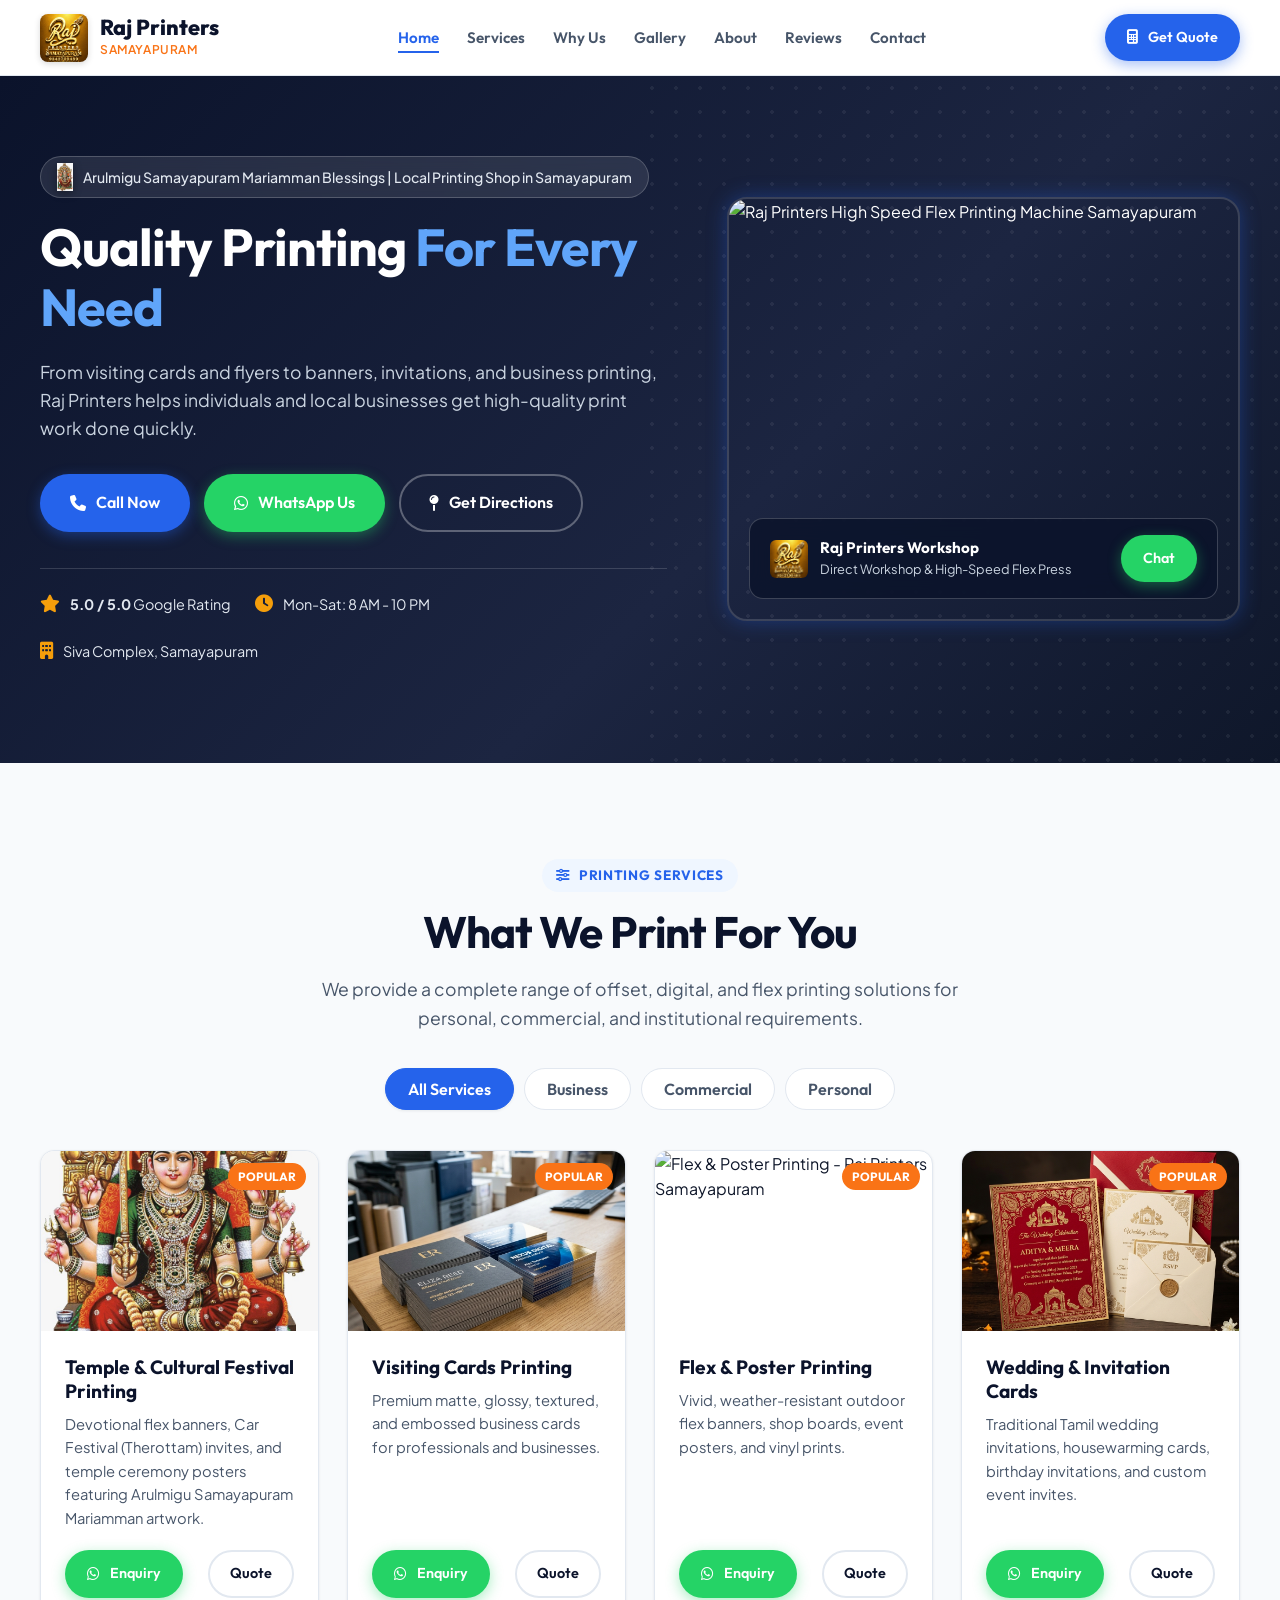
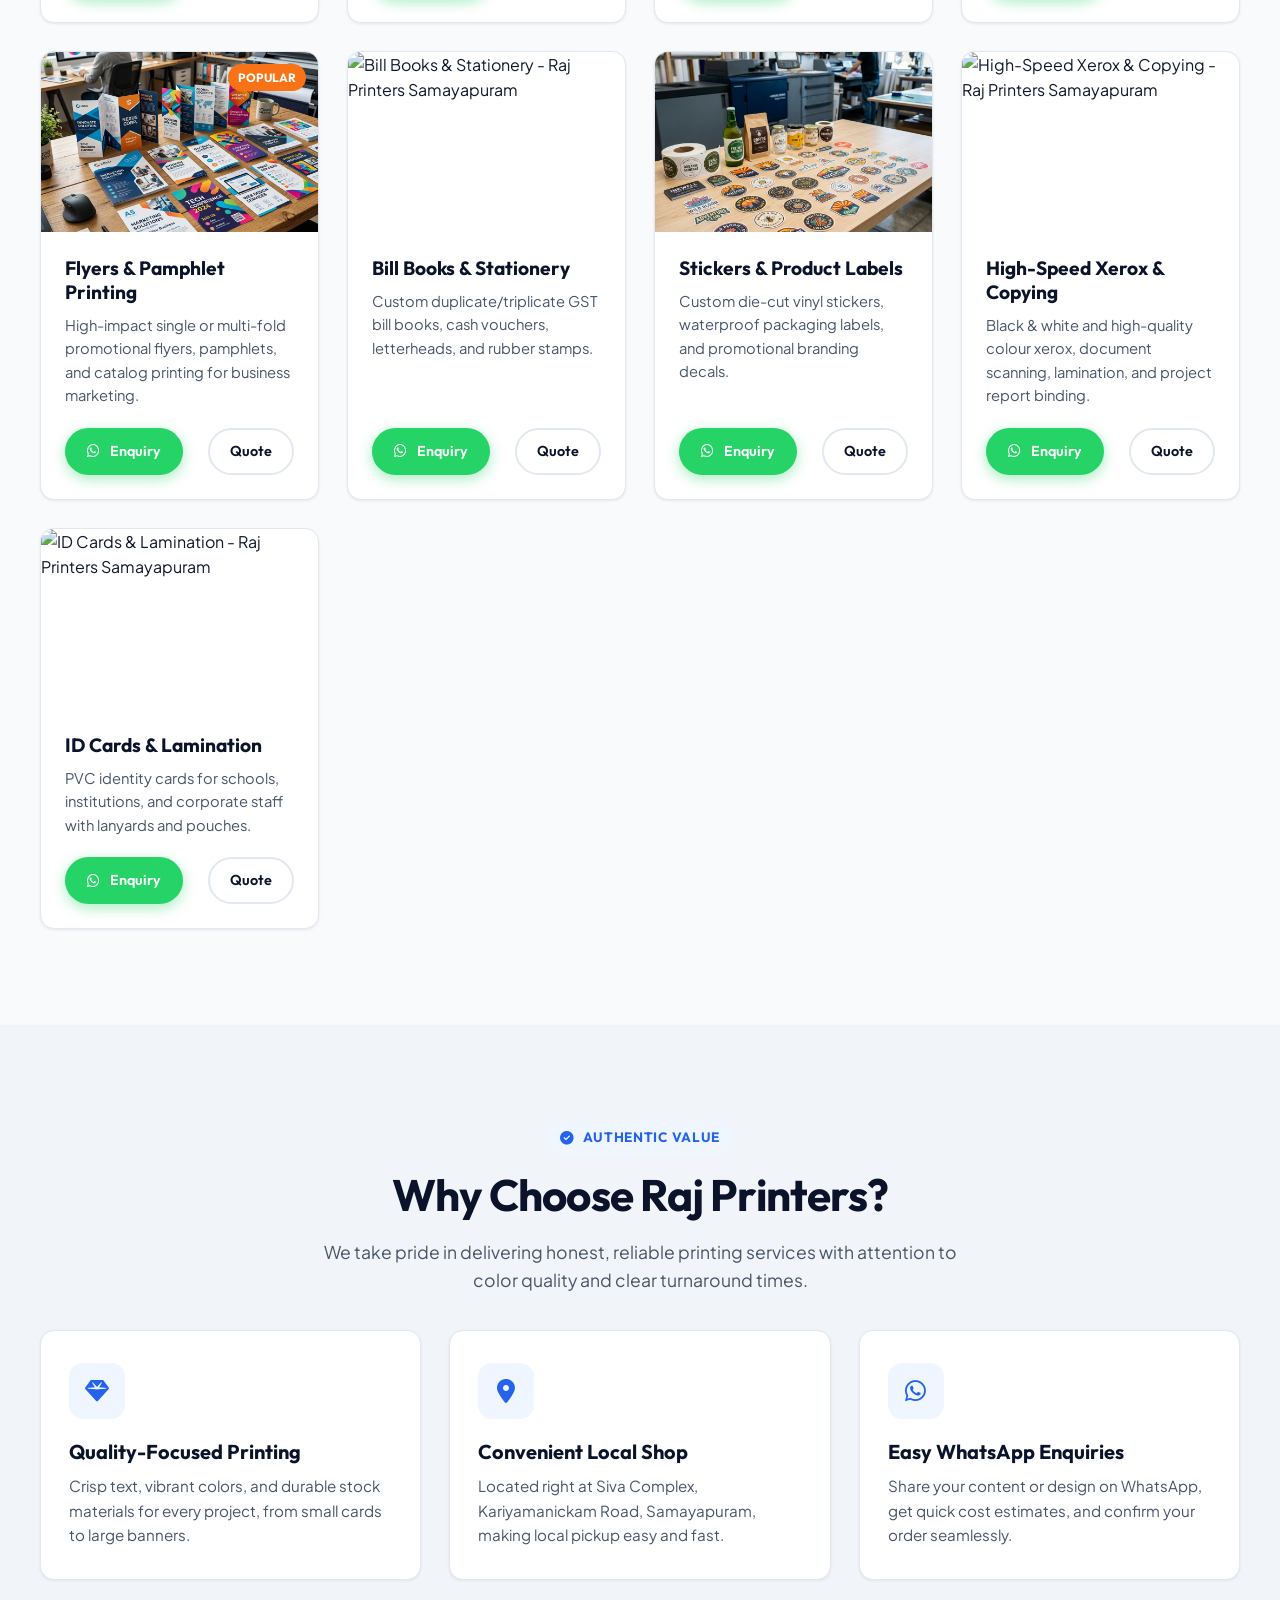
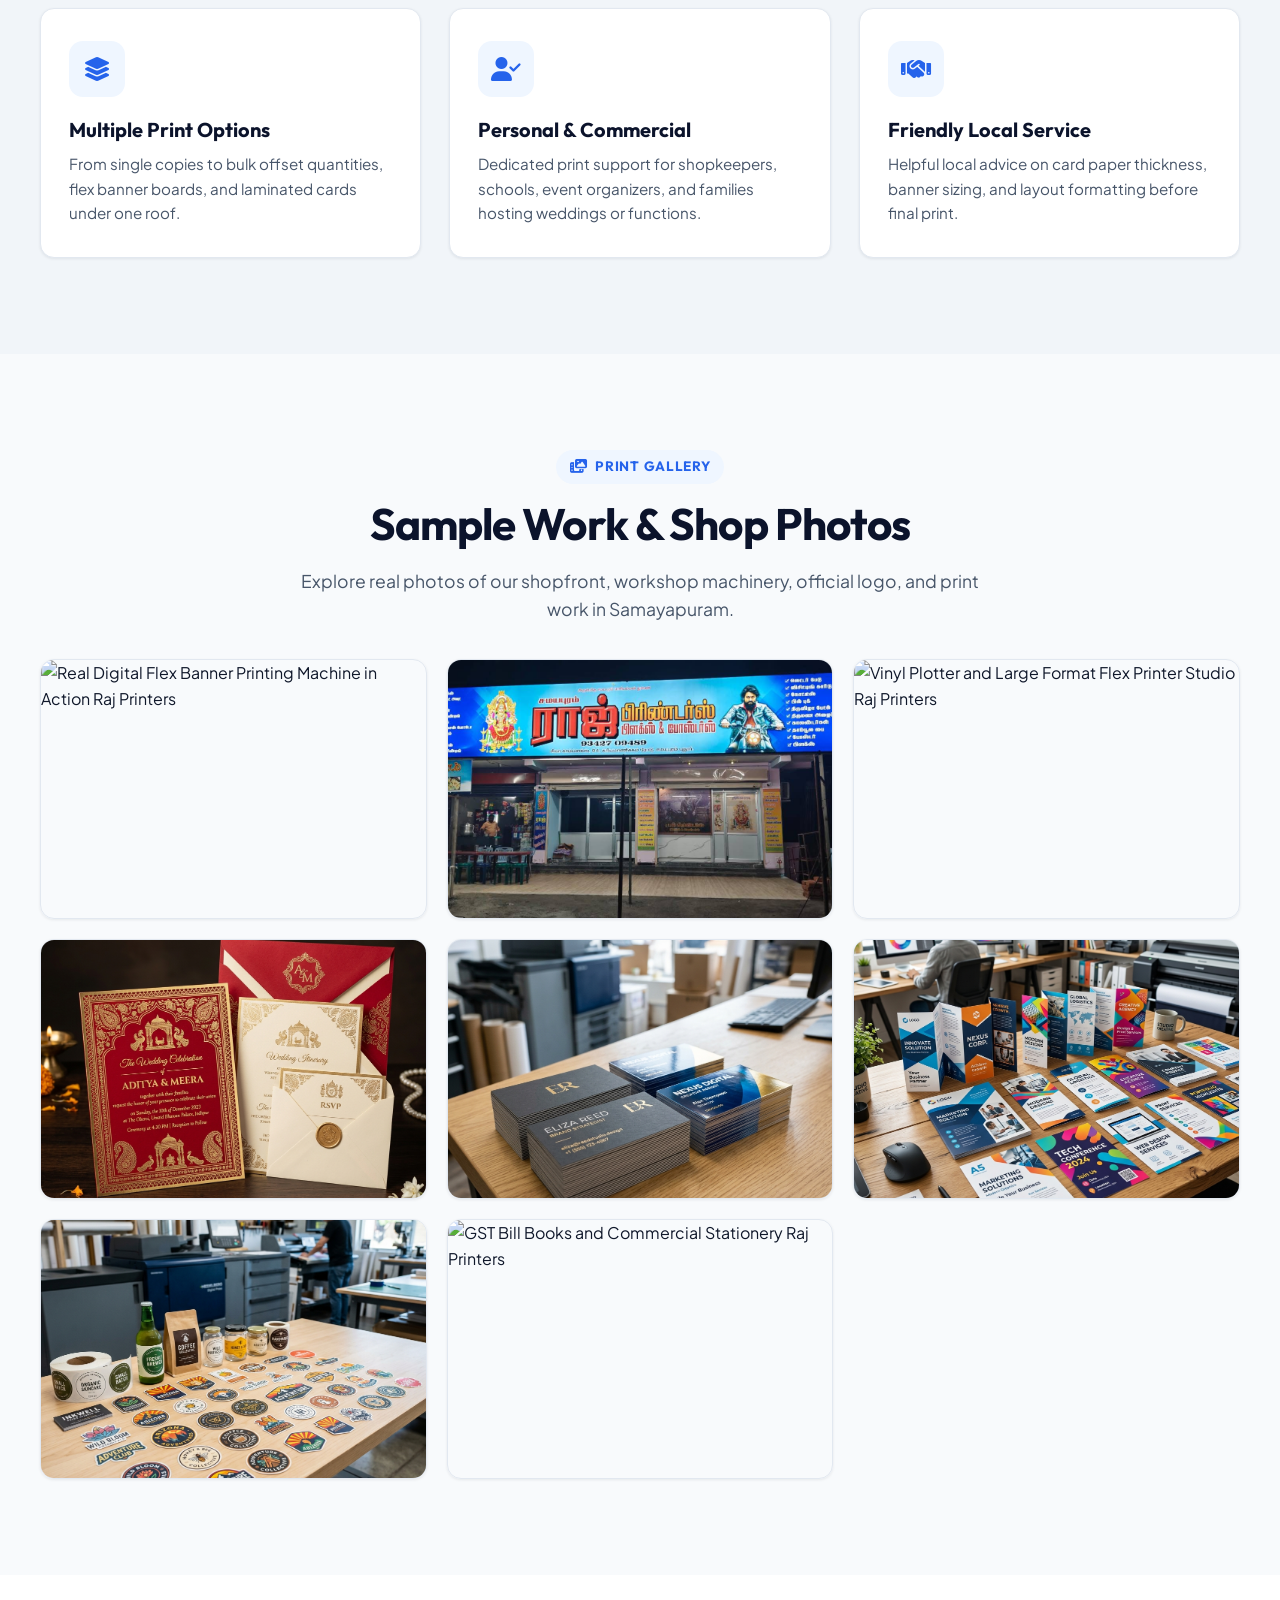
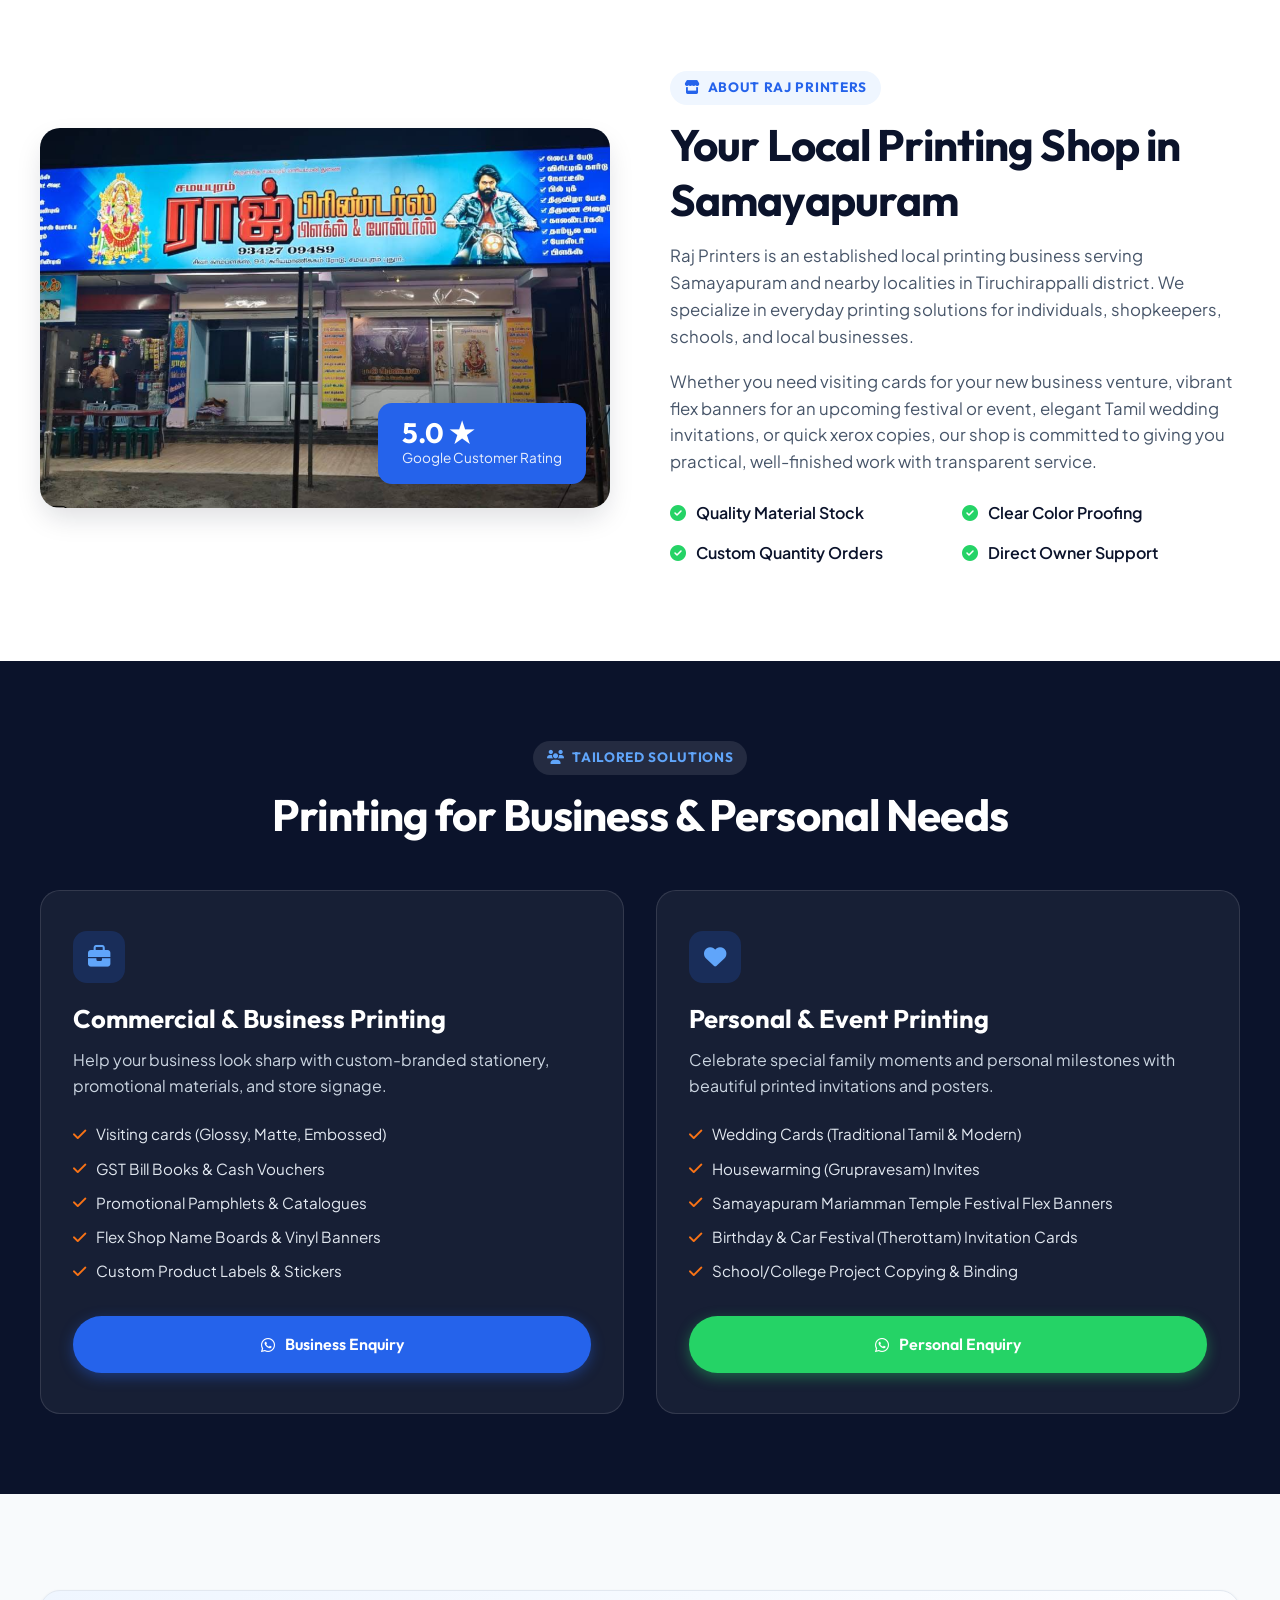
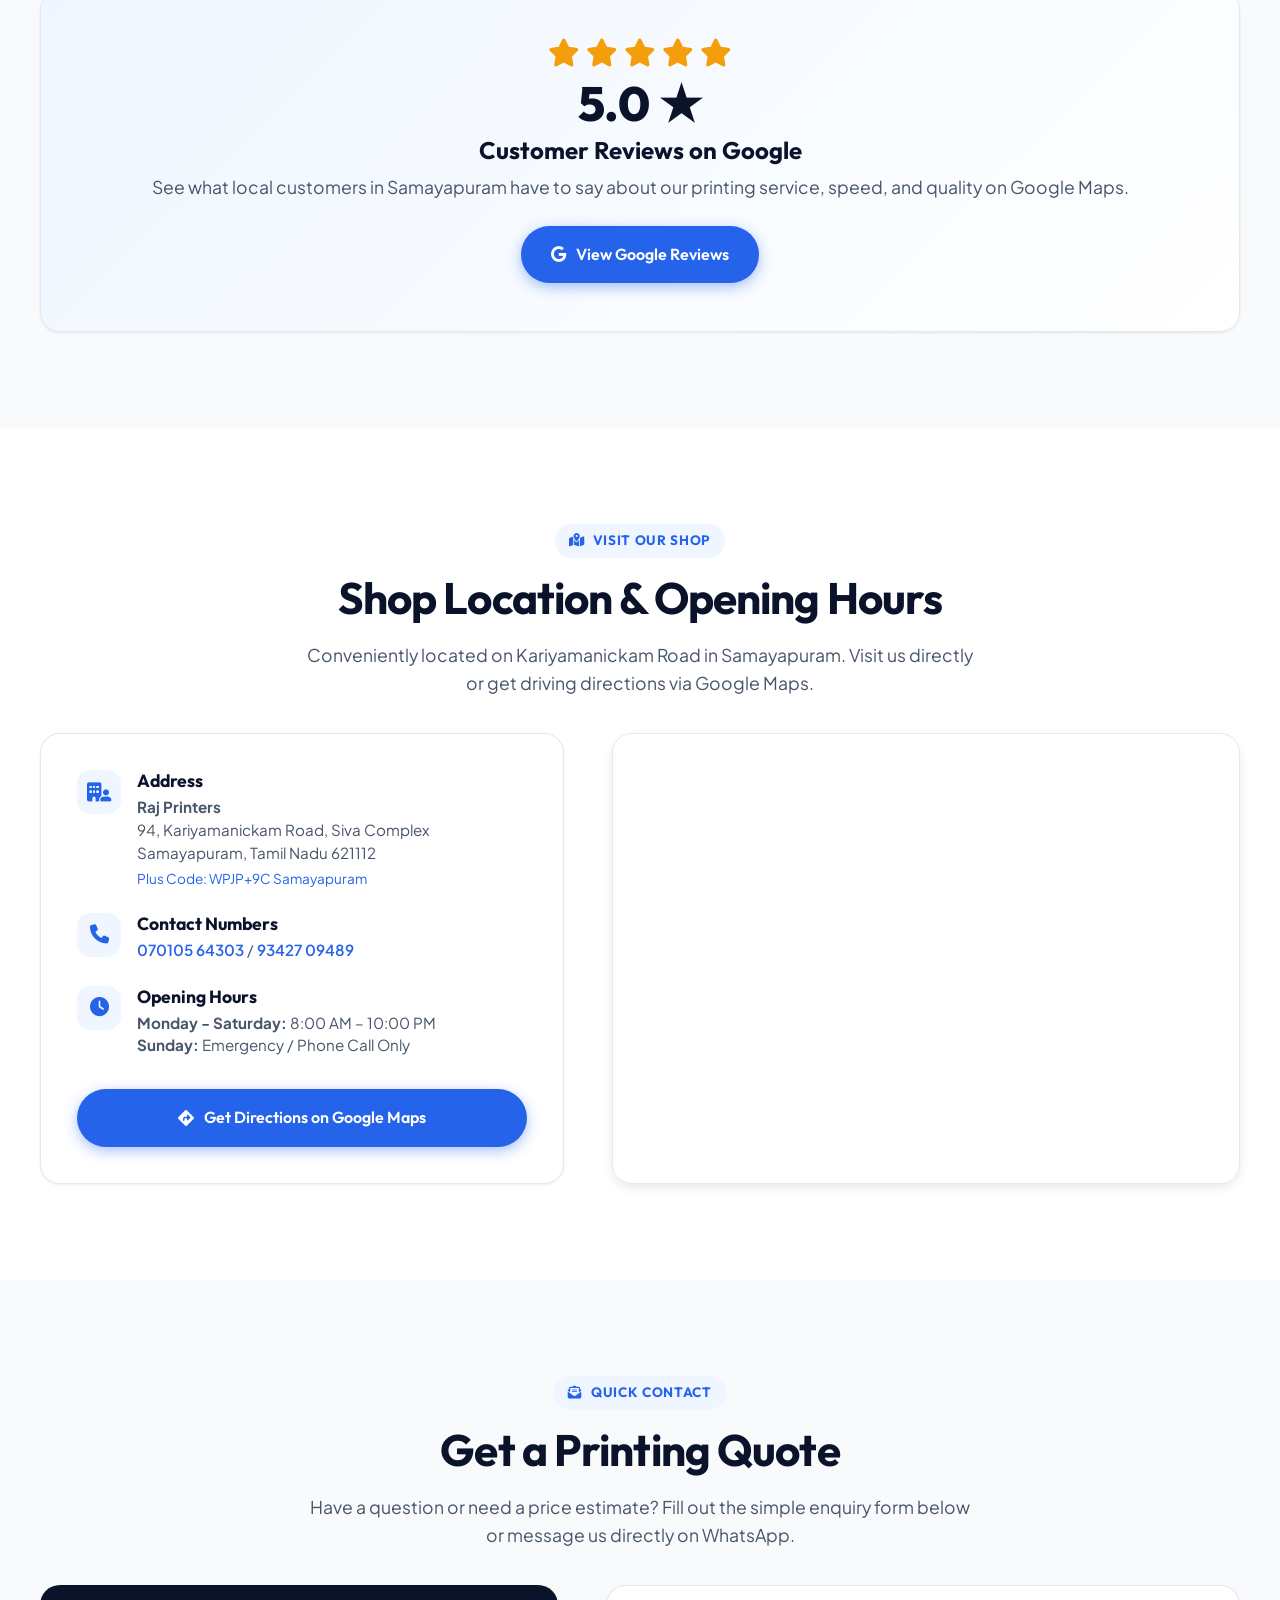
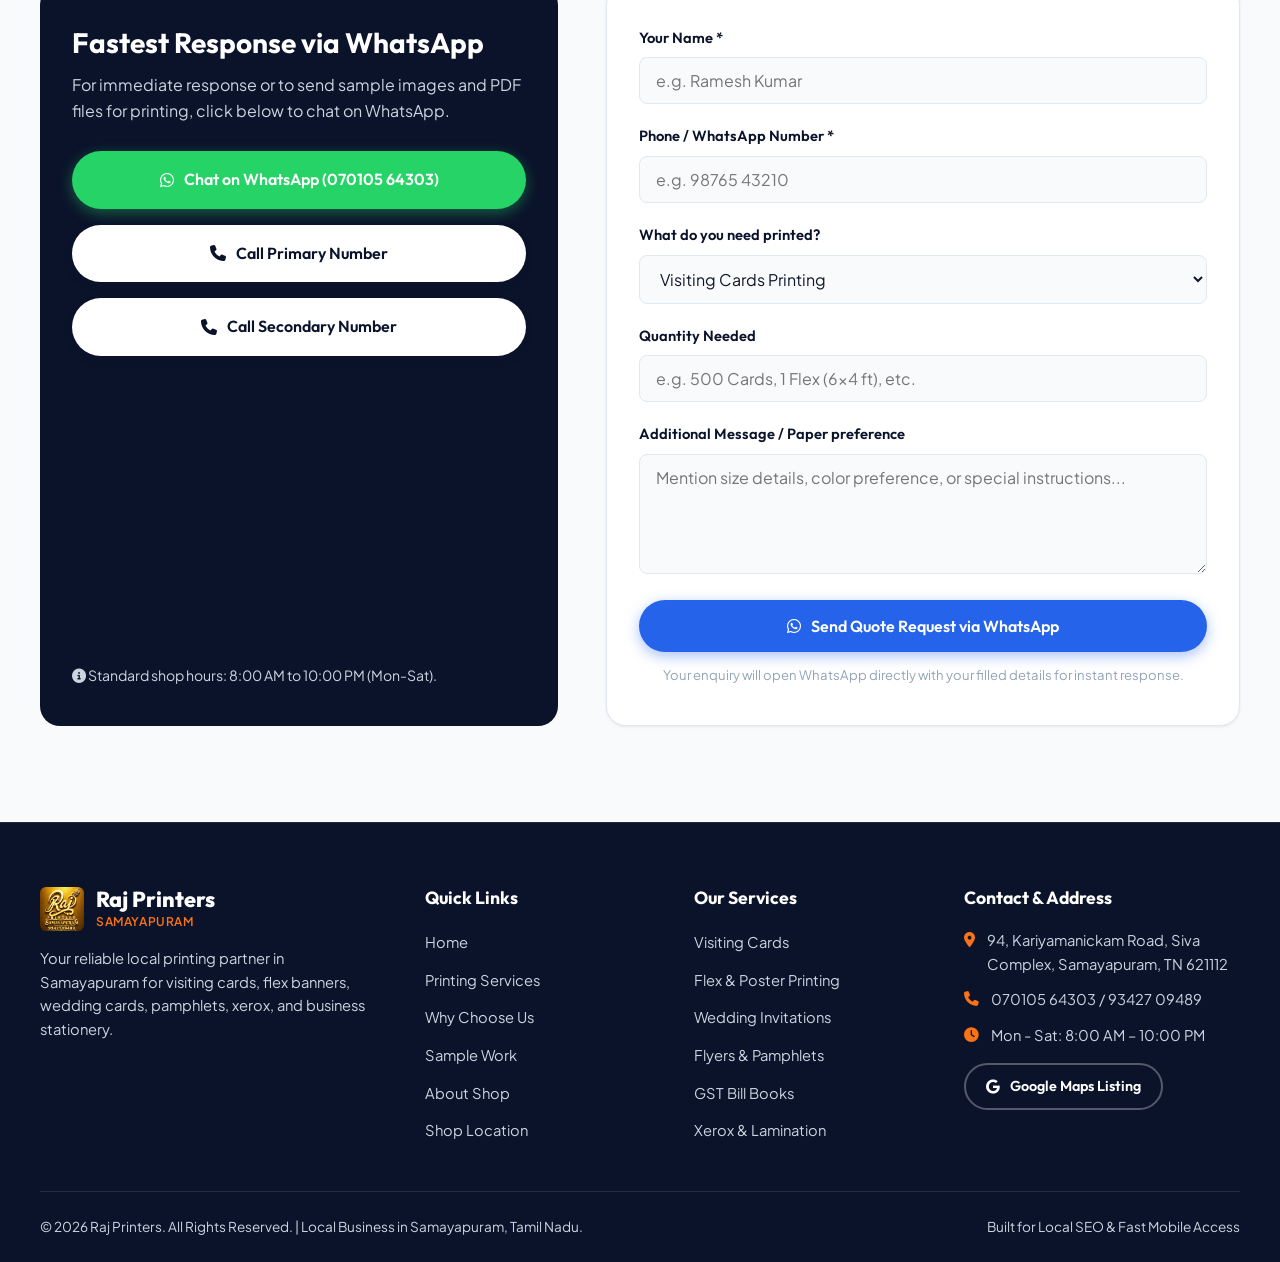
==== commit 6eecedf1: "Update live domain references to https://gsk37690-tech.github.io/Raj-Printers/" ====
--- a/index.html
+++ b/index.html
@@ -9,23 +9,23 @@
   <meta name="description" content="Raj Printers in Samayapuram, Trichy provides top-quality visiting cards, flex & poster printing, wedding invitations, pamphlets, Xerox & business stationery. Call 070105 64303 or WhatsApp for quick quotes.">
   <meta name="keywords" content="Raj Printers, printing shop Samayapuram, printer in Trichy, flex banner printing Samayapuram, visiting card printer Samayapuram, wedding card printing Trichy, Xerox shop Samayapuram">
   <meta name="robots" content="index, follow">
-  <link rel="canonical" href="https://rajprinters.in/"> <!-- Placeholder for actual domain -->
+  <link rel="canonical" href="https://gsk37690-tech.github.io/Raj-Printers/">
 
   <!-- --- OPEN GRAPH / FACEBOOK --- -->
   <meta property="og:type" content="website">
-  <meta property="og:url" content="https://rajprinters.in/">
+  <meta property="og:url" content="https://gsk37690-tech.github.io/Raj-Printers/">
   <meta property="og:title" content="Raj Printers | Quality Printing Shop in Samayapuram, Trichy">
   <meta property="og:description" content="Local trusted printing shop in Samayapuram for visiting cards, flex banners, wedding invitations, pamphlets & Xerox. Instant WhatsApp enquiries.">
-  <meta property="og:image" content="images/hero_banner.png">
+  <meta property="og:image" content="https://gsk37690-tech.github.io/Raj-Printers/images/real_flex_printing_in_action.png">
 
   <!-- --- TWITTER CARDS --- -->
   <meta name="twitter:card" content="summary_large_image">
   <meta name="twitter:title" content="Raj Printers | Samayapuram Printing Service">
   <meta name="twitter:description" content="Professional local printing for visiting cards, flex banners, invitations & business stationery in Samayapuram, Trichy.">
-  <meta name="twitter:image" content="images/hero_banner.png">
+  <meta name="twitter:image" content="https://gsk37690-tech.github.io/Raj-Printers/images/real_flex_printing_in_action.png">
 
   <!-- --- FAVICON --- -->
-  <link rel="icon" type="image/png" href="images/visiting_cards.png">
+  <link rel="icon" type="image/png" href="images/brand_logo_gold.png">
 
   <!-- --- FONTS & ICONS --- -->
   <link rel="stylesheet" href="https://cdnjs.cloudflare.com/ajax/libs/font-awesome/6.4.0/css/all.min.css">
@@ -37,8 +37,8 @@
     "@context": "https://schema.org",
     "@type": "PrintShop",
     "name": "Raj Printers",
-    "image": "images/hero_banner.png",
-    "url": "https://maps.app.goo.gl/1FNJHGQRjnb7kzYv6",
+    "image": "https://gsk37690-tech.github.io/Raj-Printers/images/real_flex_printing_in_action.png",
+    "url": "https://gsk37690-tech.github.io/Raj-Printers/",
     "telephone": "+917010564303",
     "priceRange": "₹₹",
     "address": {
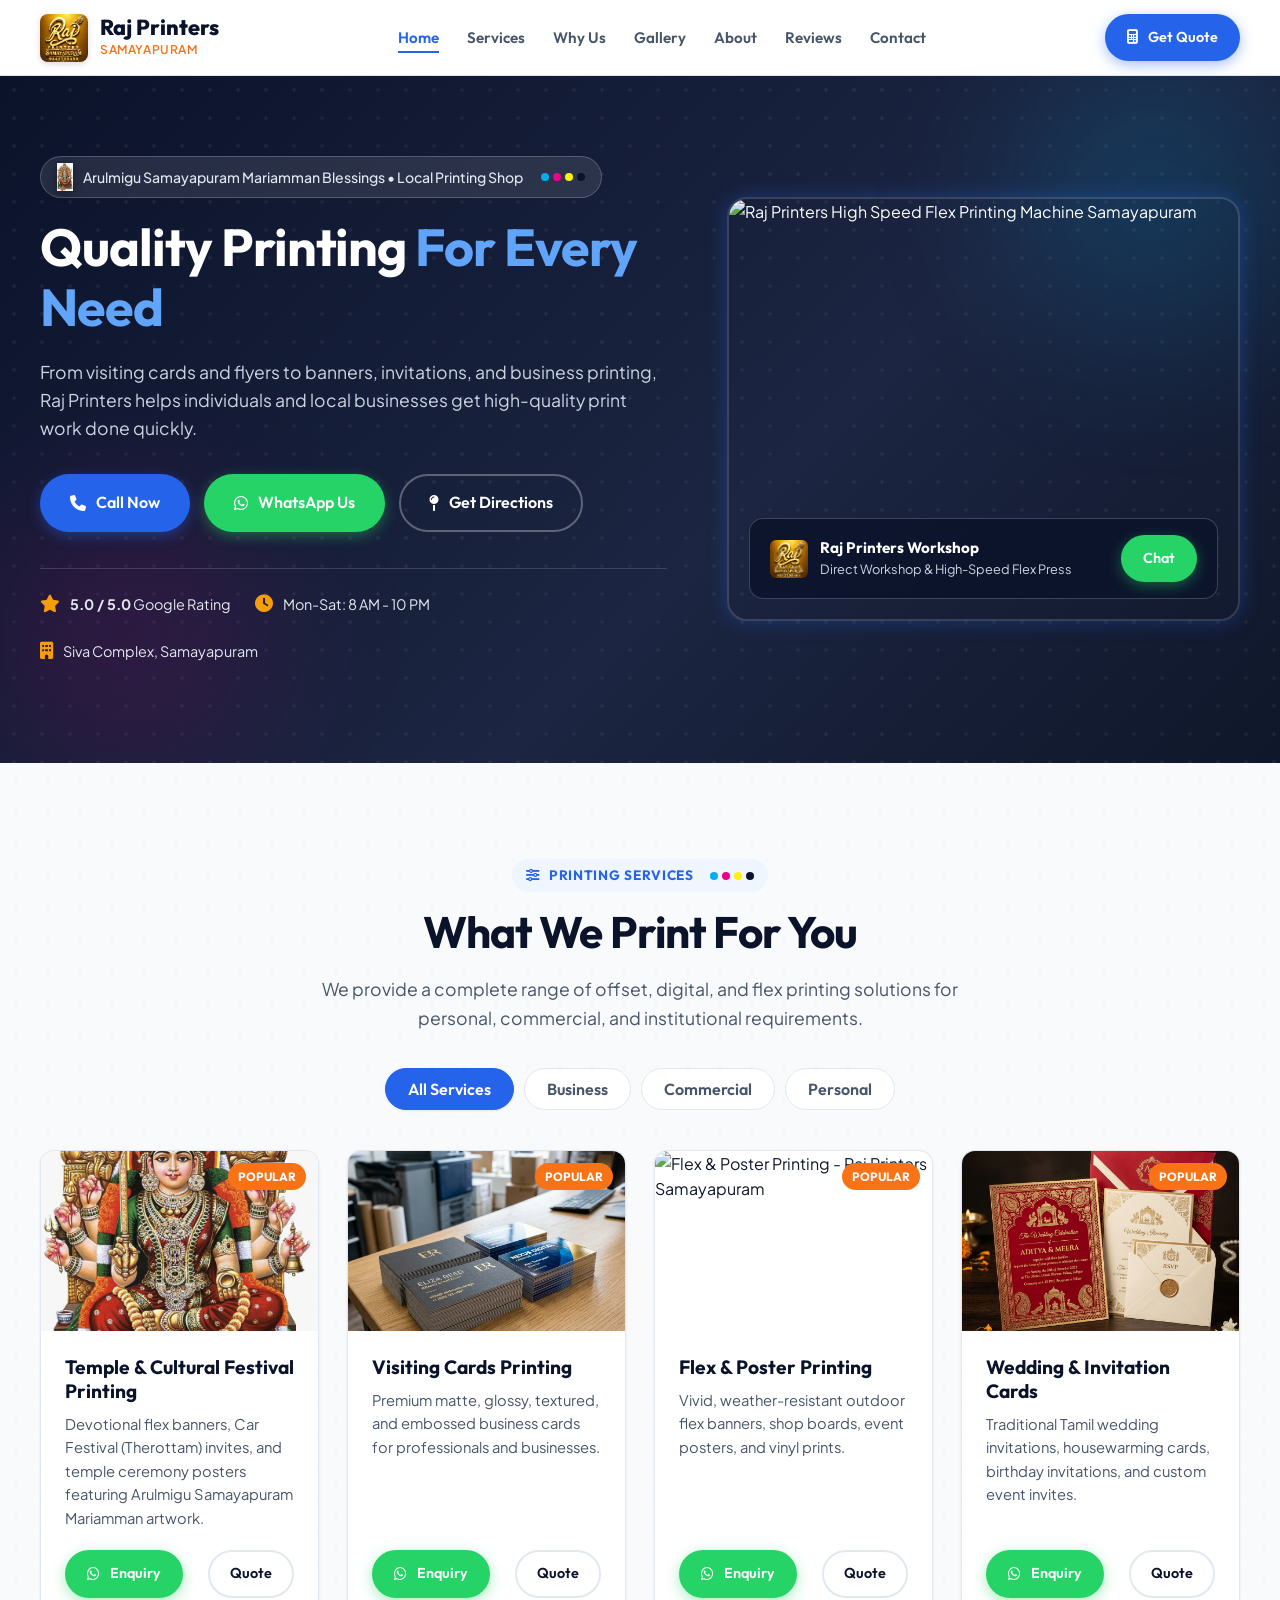
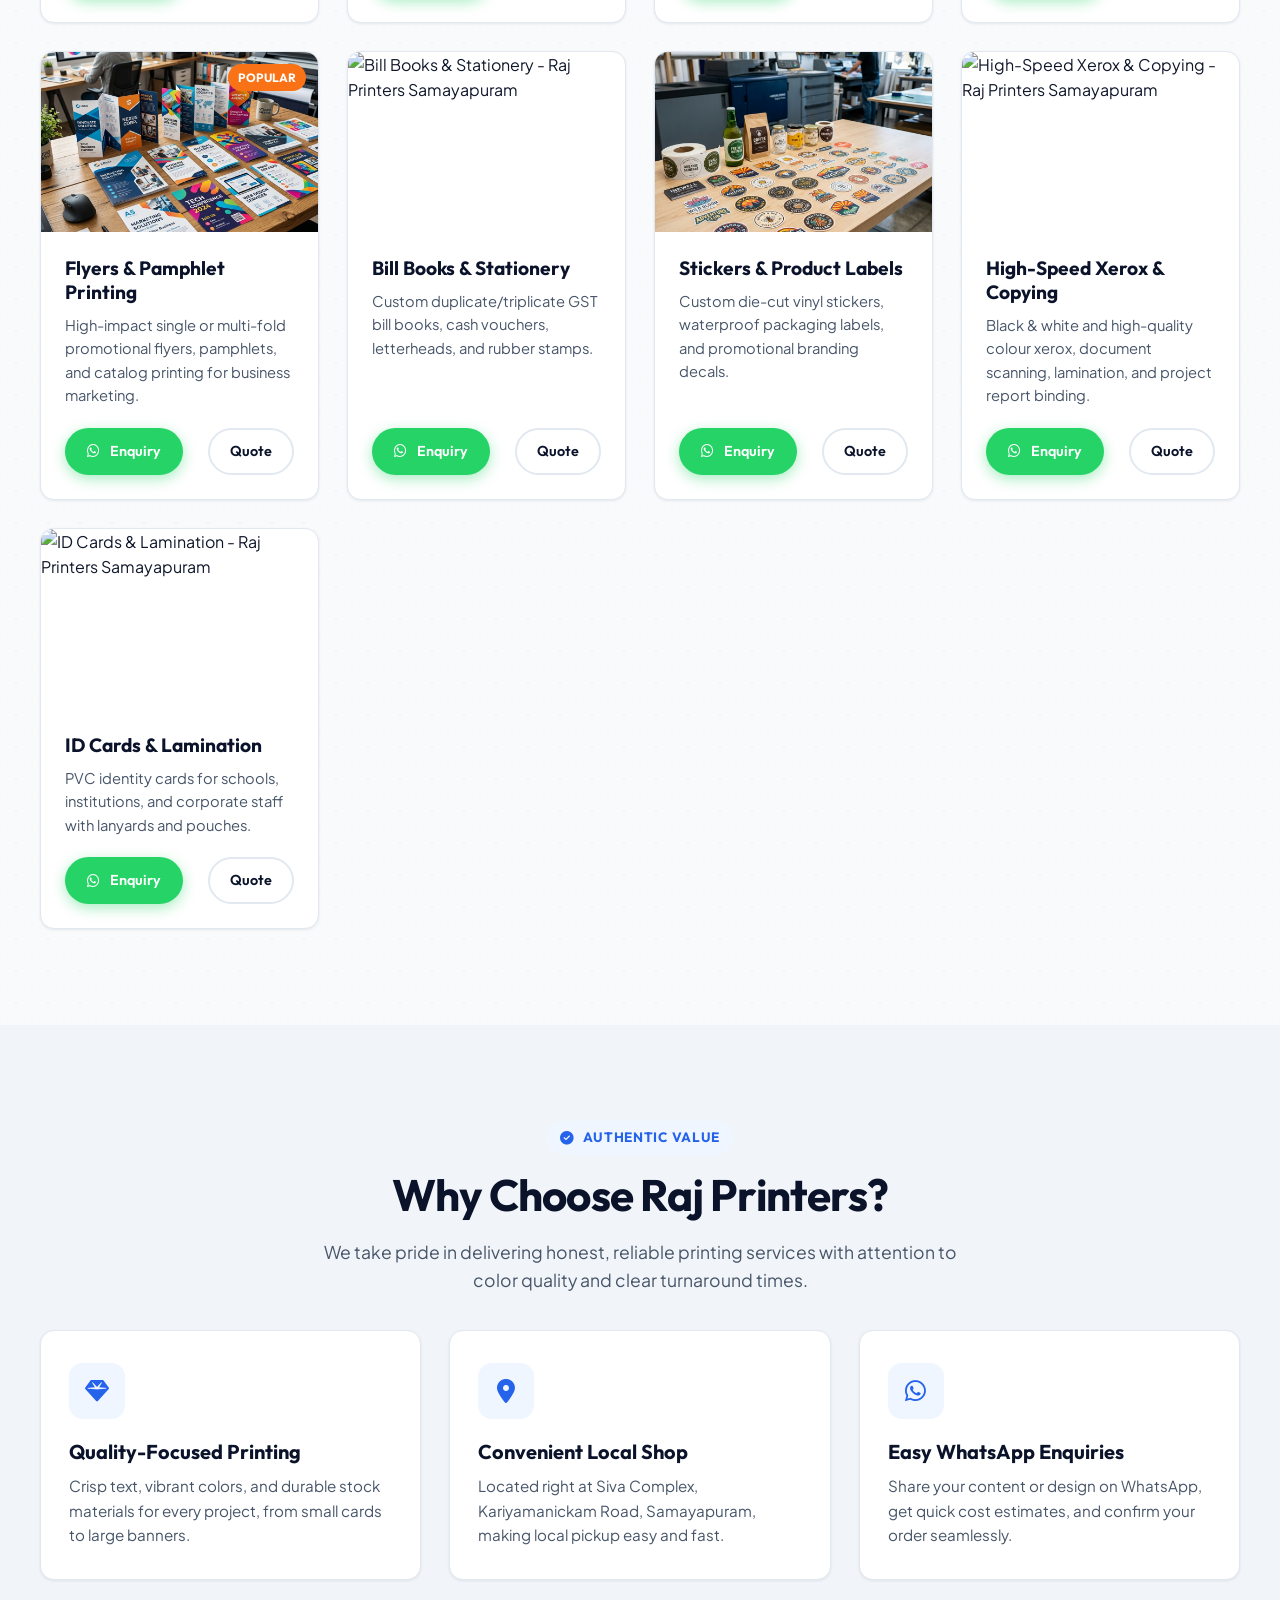
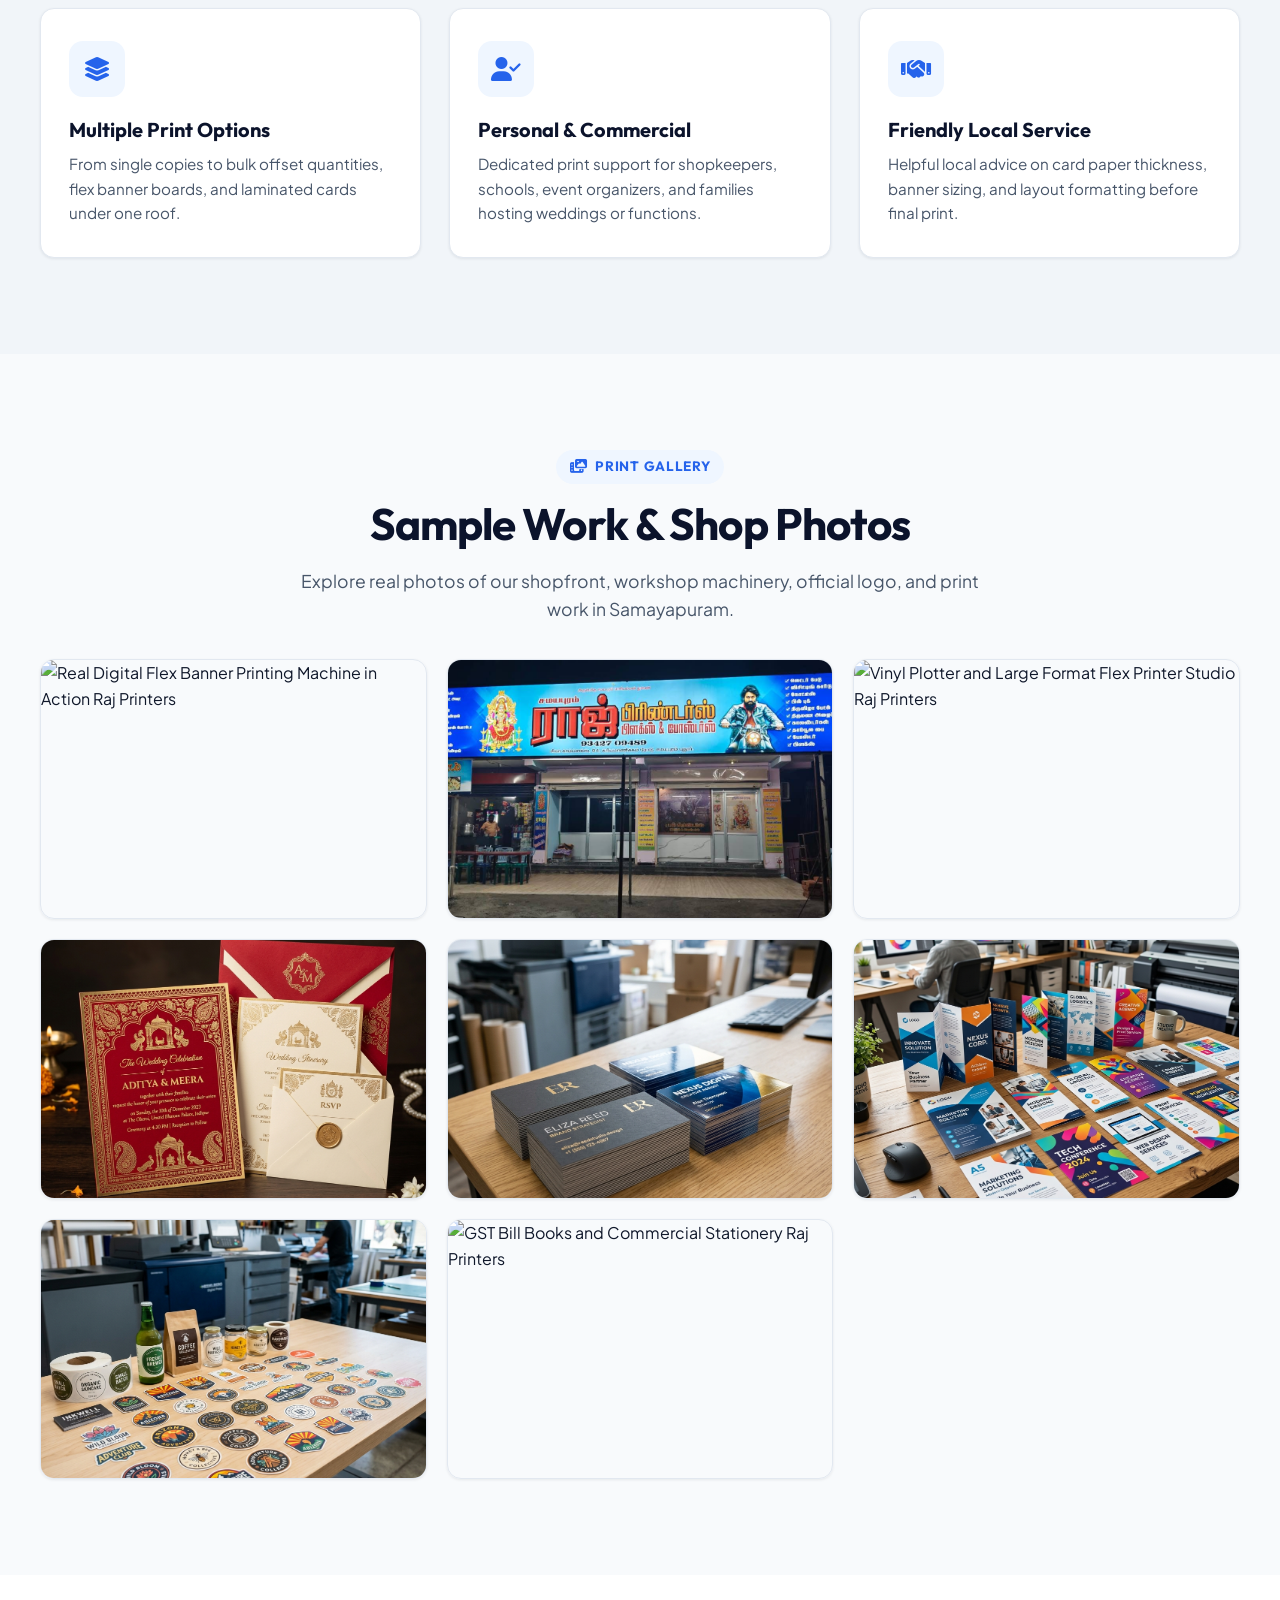
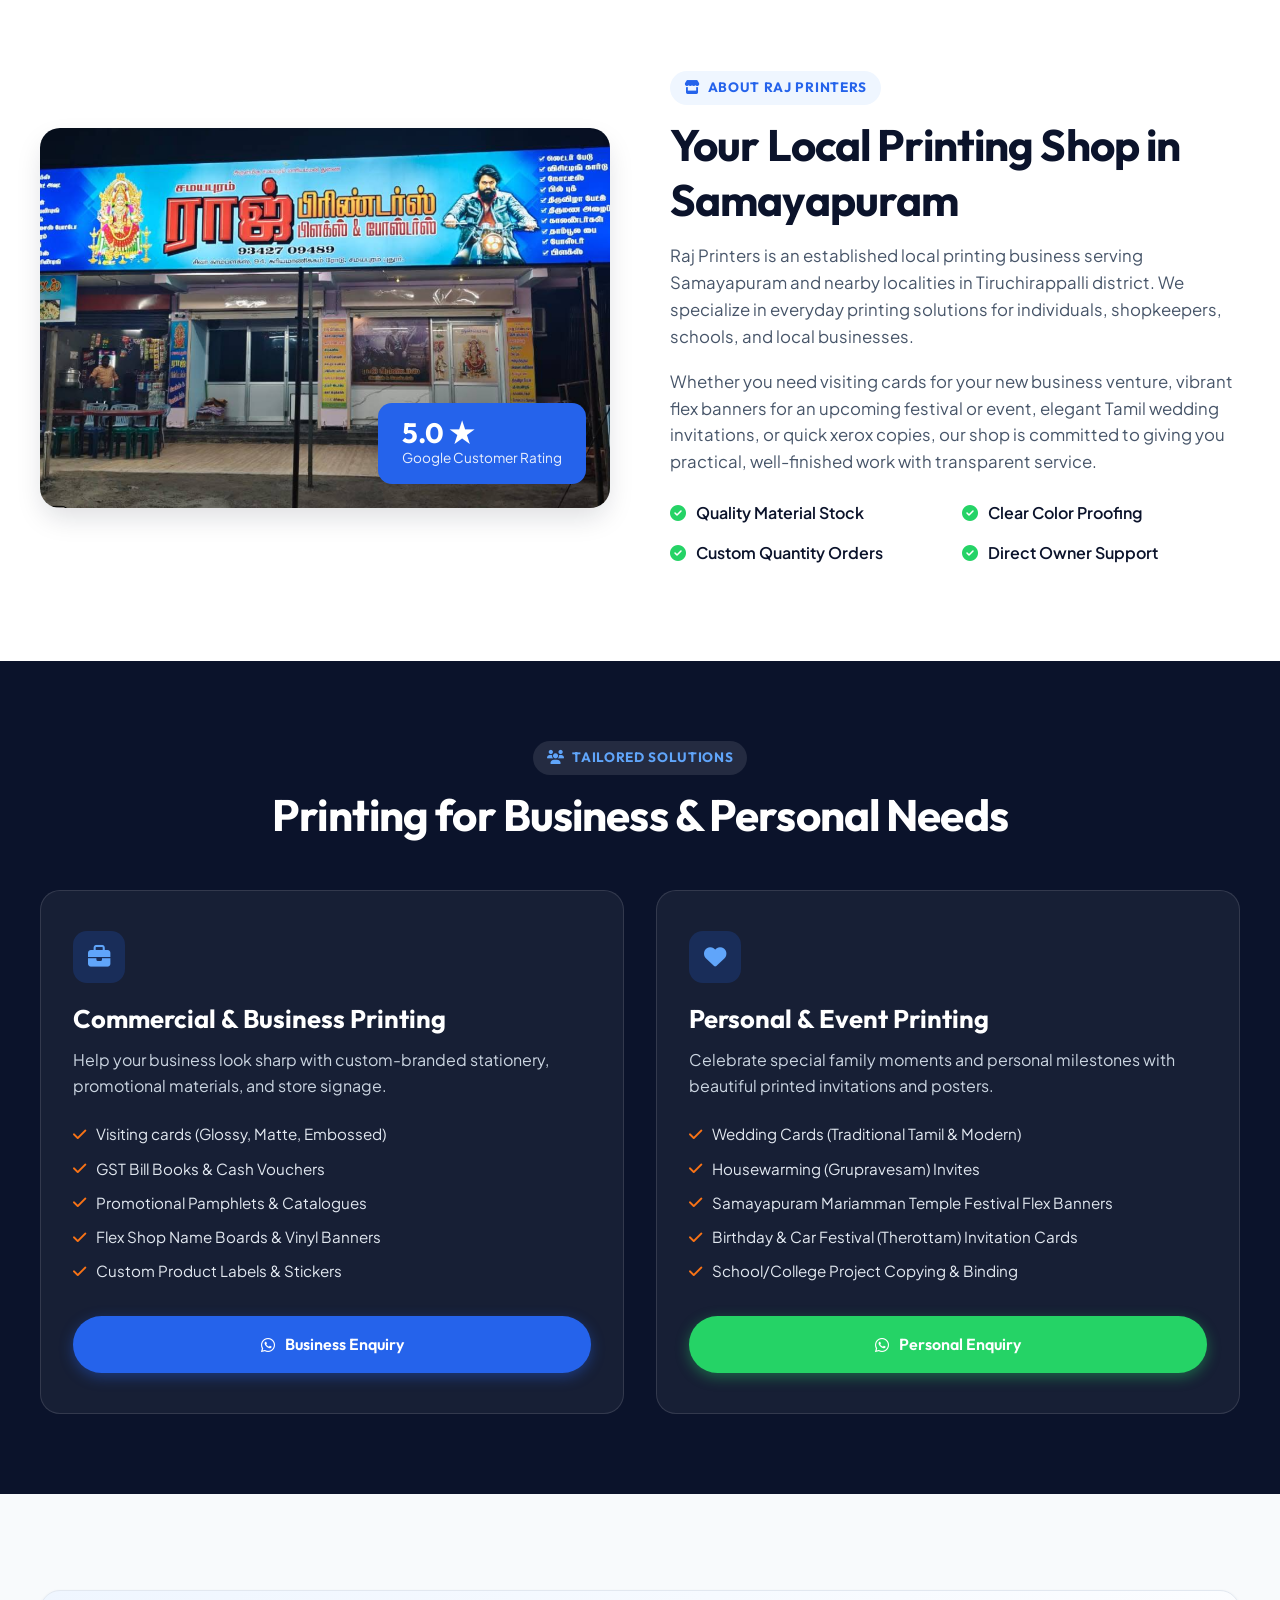
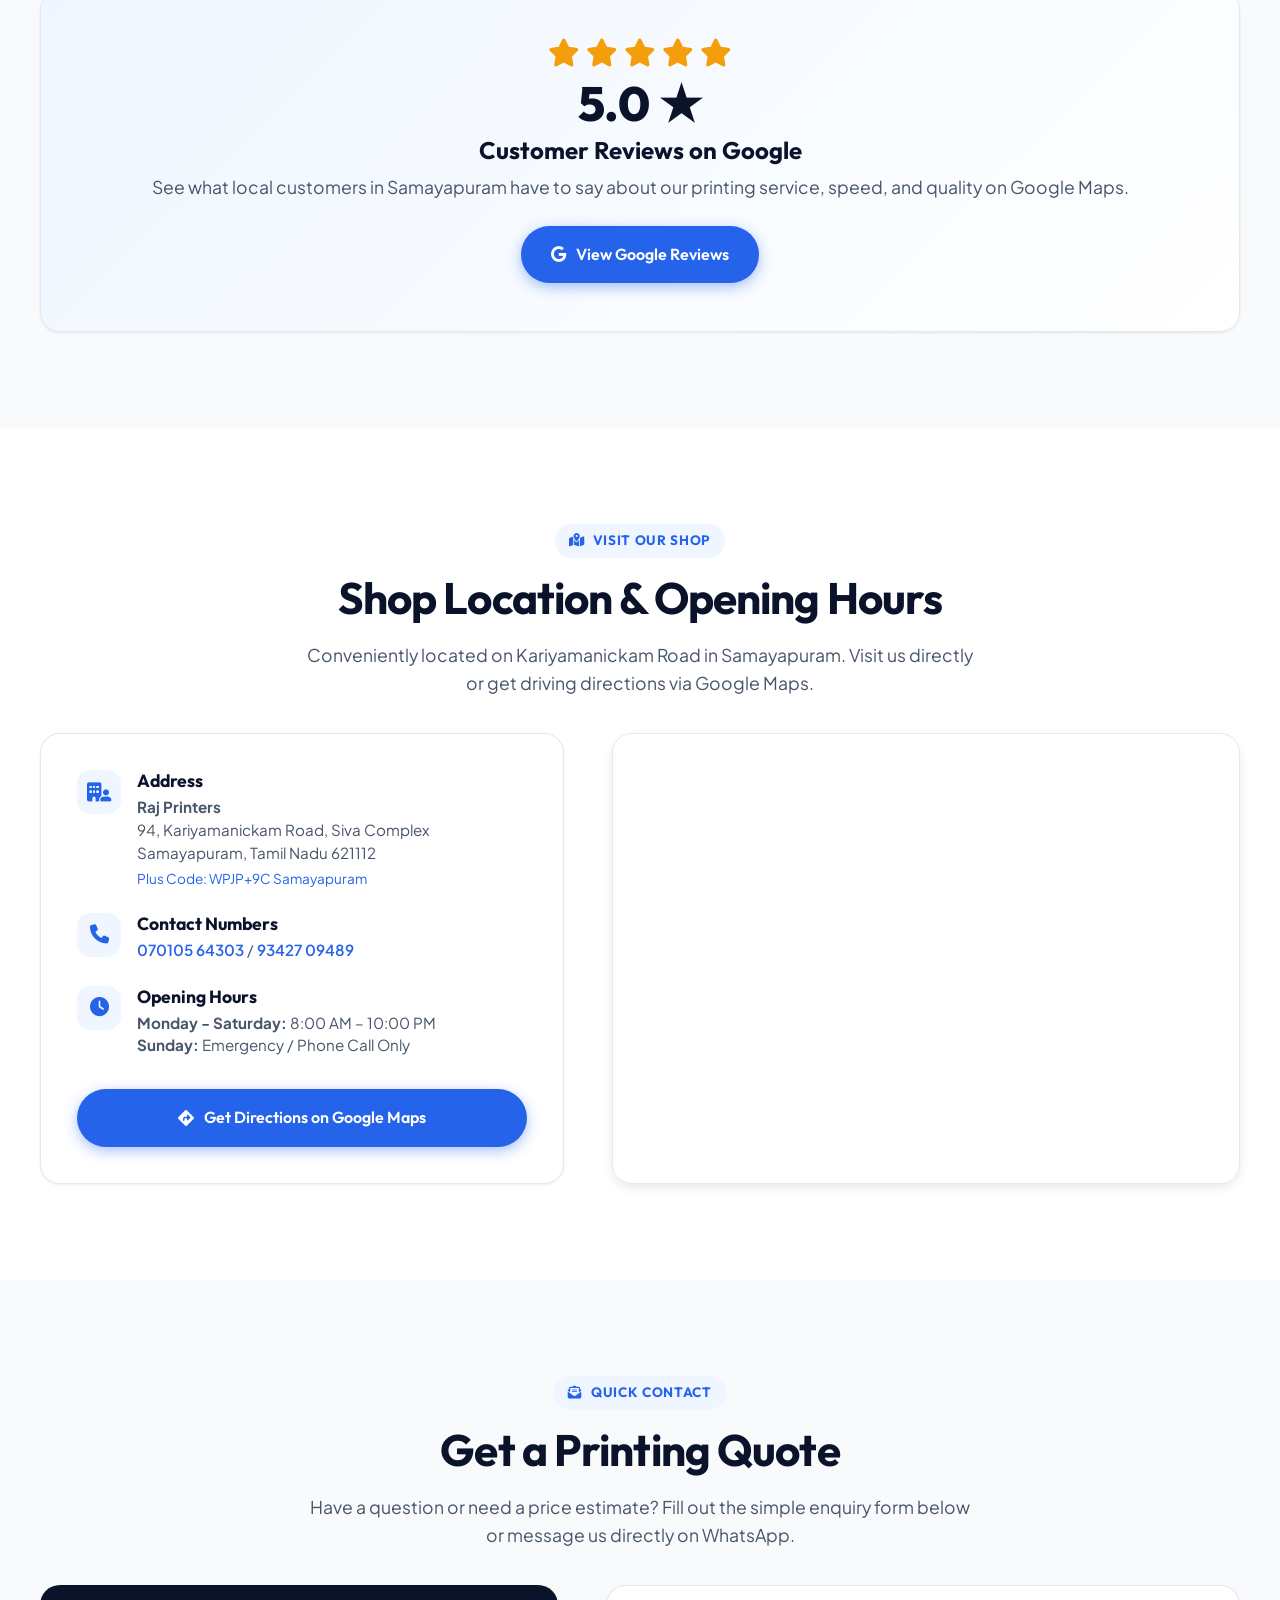
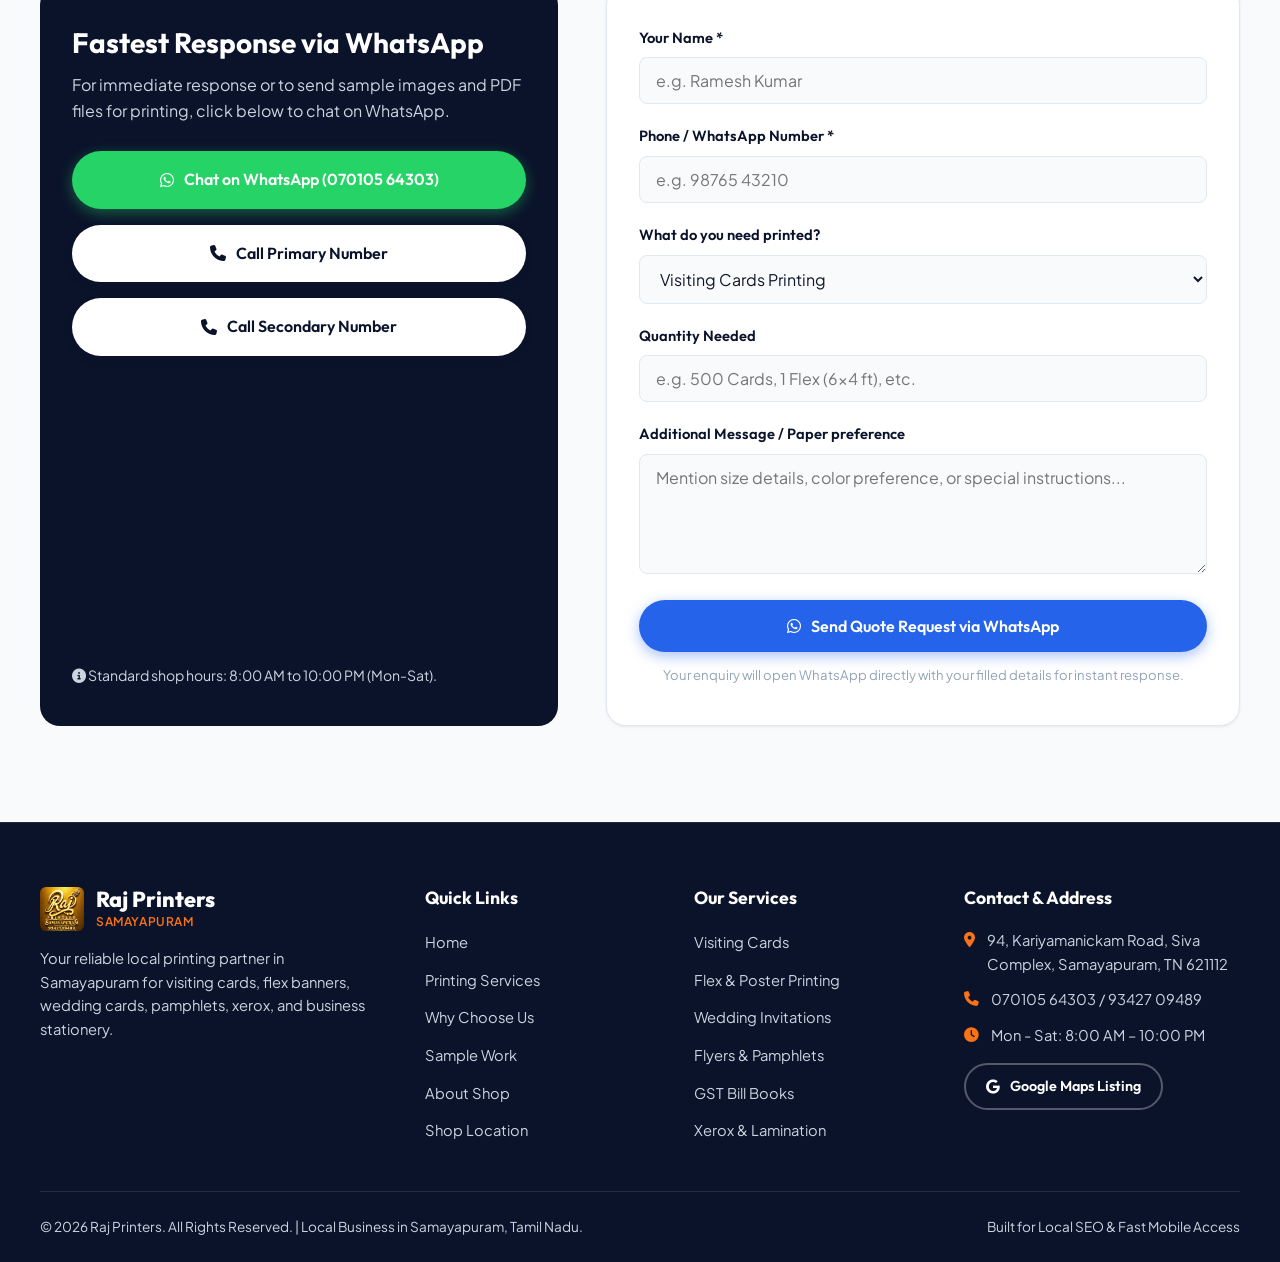
==== commit e6896cd9: "Add print shop CMYK halftone background patterns & ambient press glow styles" ====
--- a/index.html
+++ b/index.html
@@ -194,11 +194,14 @@
          ========================================== -->
     <section class="hero-section" id="home">
       <div class="hero-bg-pattern"></div>
-      <div class="container hero-grid">
+      <div class="ambient-glow-cyan"></div>
+      <div class="ambient-glow-magenta"></div>
+      <div class="container hero-grid" style="position: relative; z-index: 2;">
         <div class="hero-content">
           <div class="hero-badge" style="display: inline-flex; align-items: center; gap: 10px;">
             <img src="images/mariamman_deity.png" alt="Samayapuram Mariamman" style="height: 28px; width: auto; filter: drop-shadow(0 2px 4px rgba(0,0,0,0.4));">
-            <span>Arulmigu Samayapuram Mariamman Blessings | Local Printing Shop in Samayapuram</span>
+            <span>Arulmigu Samayapuram Mariamman Blessings &bull; Local Printing Shop</span>
+            <span class="cmyk-bar"><span class="cmyk-dot cmyk-cyan"></span><span class="cmyk-dot cmyk-magenta"></span><span class="cmyk-dot cmyk-yellow"></span><span class="cmyk-dot cmyk-black"></span></span>
           </div>
           <h1 class="hero-title">
             Quality Printing <span>For Every Need</span>
@@ -254,10 +257,11 @@
     <!-- ==========================================
          SERVICES SECTION
          ========================================== -->
-    <section class="section-padding" id="services">
-      <div class="container">
+    <section class="section-padding" id="services" style="position: relative; overflow: hidden;">
+      <div class="print-halftone-overlay"></div>
+      <div class="container" style="position: relative; z-index: 2;">
         <div class="text-center">
-          <span class="section-tag"><i class="fa-solid fa-sliders"></i> Printing Services</span>
+          <span class="section-tag"><i class="fa-solid fa-sliders"></i> Printing Services <span class="cmyk-bar"><span class="cmyk-dot cmyk-cyan"></span><span class="cmyk-dot cmyk-magenta"></span><span class="cmyk-dot cmyk-yellow"></span><span class="cmyk-dot cmyk-black"></span></span></span>
           <h2 class="section-title">What We Print For You</h2>
           <p class="section-subtitle">
             We provide a complete range of offset, digital, and flex printing solutions for personal, commercial, and institutional requirements.
--- a/css/styles.css
+++ b/css/styles.css
@@ -457,6 +457,62 @@
   margin-top: 24px;
 }
 
+/* --- PRINTER SHOP CMYK ACCENTS & BACKGROUND PATTERNS --- */
+.cmyk-bar {
+  display: inline-flex;
+  align-items: center;
+  gap: 4px;
+  margin-left: 8px;
+  vertical-align: middle;
+}
+
+.cmyk-dot {
+  width: 8px;
+  height: 8px;
+  border-radius: 50%;
+  display: inline-block;
+}
+.cmyk-cyan { background-color: #00aeef; }
+.cmyk-magenta { background-color: #ec008c; }
+.cmyk-yellow { background-color: #fff200; }
+.cmyk-black { background-color: var(--clr-navy-dark); }
+
+/* Print Halftone Dot Matrix Overlay */
+.print-halftone-overlay {
+  position: absolute;
+  inset: 0;
+  pointer-events: none;
+  opacity: 0.04;
+  background-image: radial-gradient(#2563eb 1.5px, transparent 1.5px), radial-gradient(#f97316 1.5px, transparent 1.5px);
+  background-size: 32px 32px;
+  background-position: 0 0, 16px 16px;
+}
+
+/* Ambient Print Press Glowing Lights */
+.ambient-glow-cyan {
+  position: absolute;
+  top: -100px;
+  right: -100px;
+  width: 450px;
+  height: 450px;
+  background: radial-gradient(circle, rgba(0, 174, 239, 0.18) 0%, rgba(37, 99, 235, 0) 70%);
+  border-radius: 50%;
+  pointer-events: none;
+  filter: blur(50px);
+}
+
+.ambient-glow-magenta {
+  position: absolute;
+  bottom: -100px;
+  left: -100px;
+  width: 450px;
+  height: 450px;
+  background: radial-gradient(circle, rgba(236, 0, 140, 0.15) 0%, rgba(249, 115, 22, 0) 70%);
+  border-radius: 50%;
+  pointer-events: none;
+  filter: blur(50px);
+}
+
 /* --- HERO SECTION --- */
 .hero-section {
   position: relative;
@@ -476,11 +532,11 @@
   position: absolute;
   top: 0;
   right: 0;
-  width: 50%;
+  width: 100%;
   height: 100%;
-  opacity: 0.06;
+  opacity: 0.05;
   background-image: radial-gradient(#ffffff 2px, transparent 2px);
-  background-size: 24px 24px;
+  background-size: 28px 28px;
   pointer-events: none;
 }
 
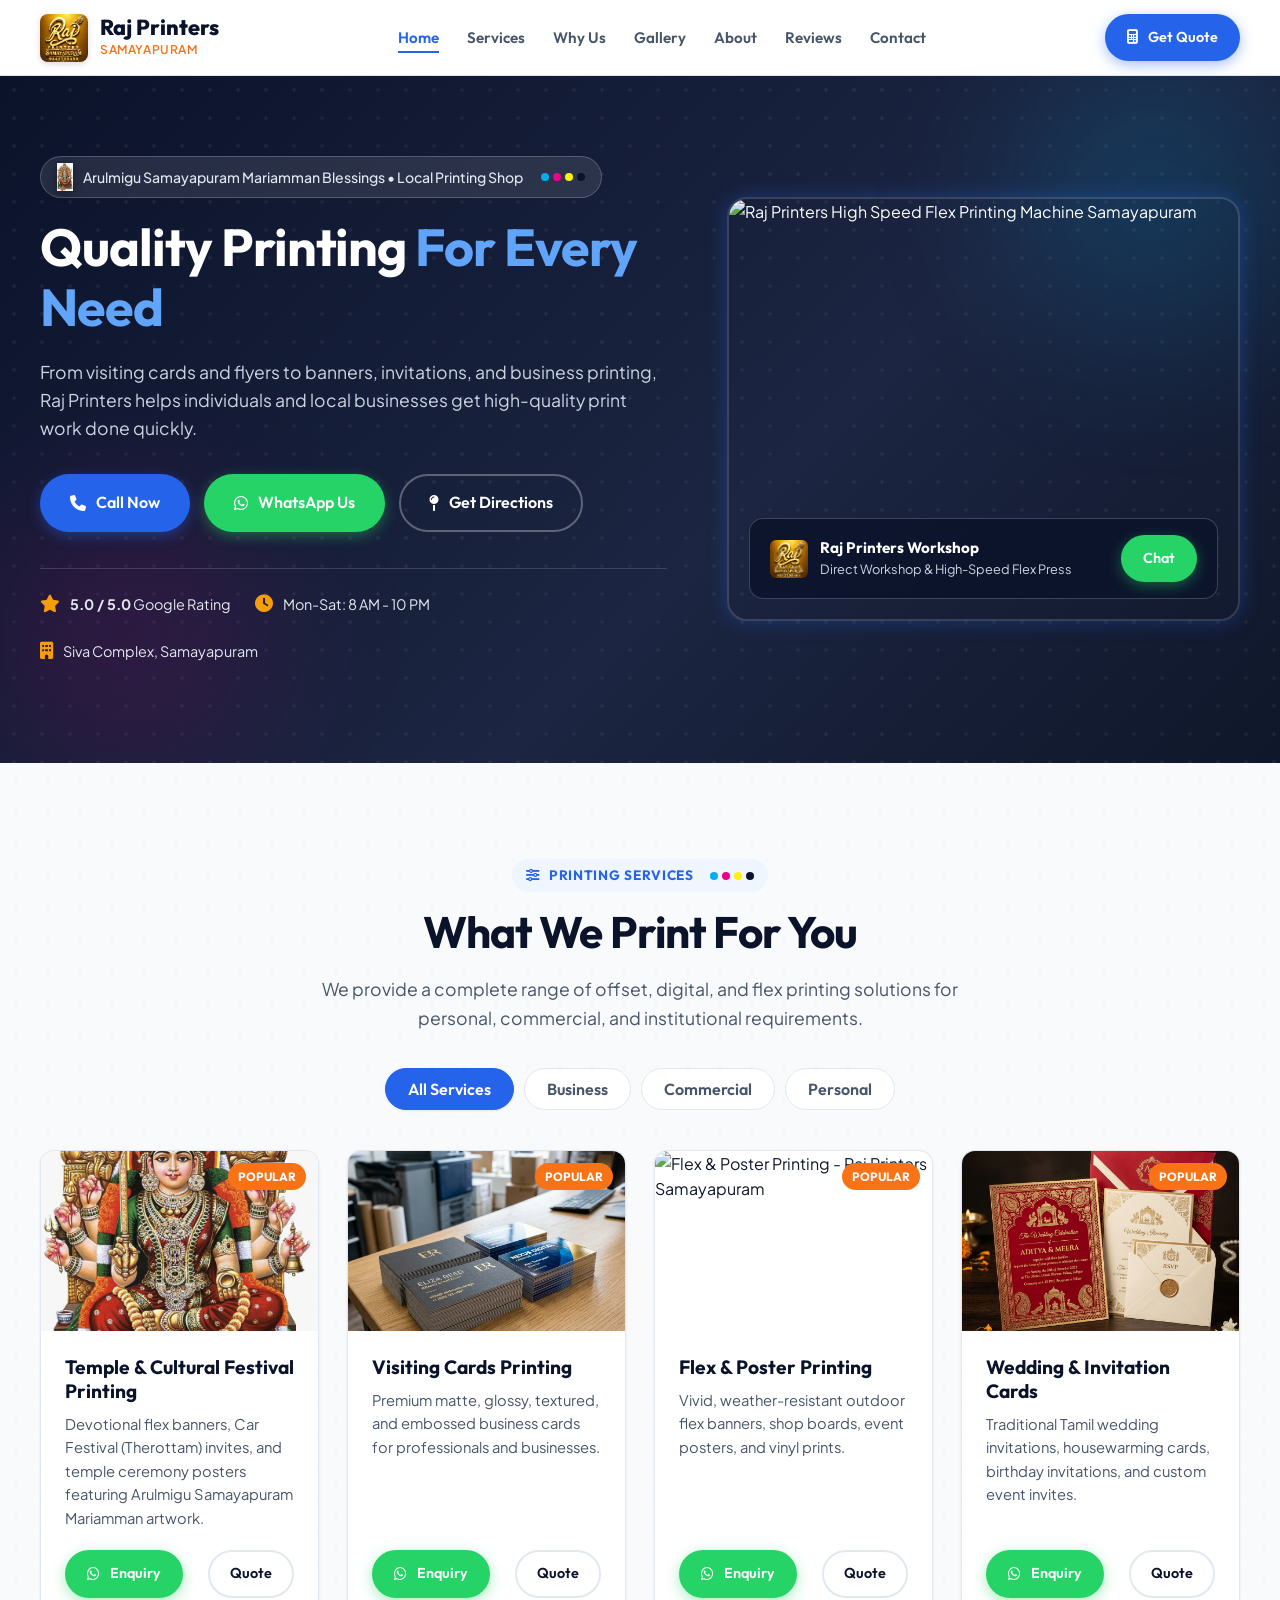
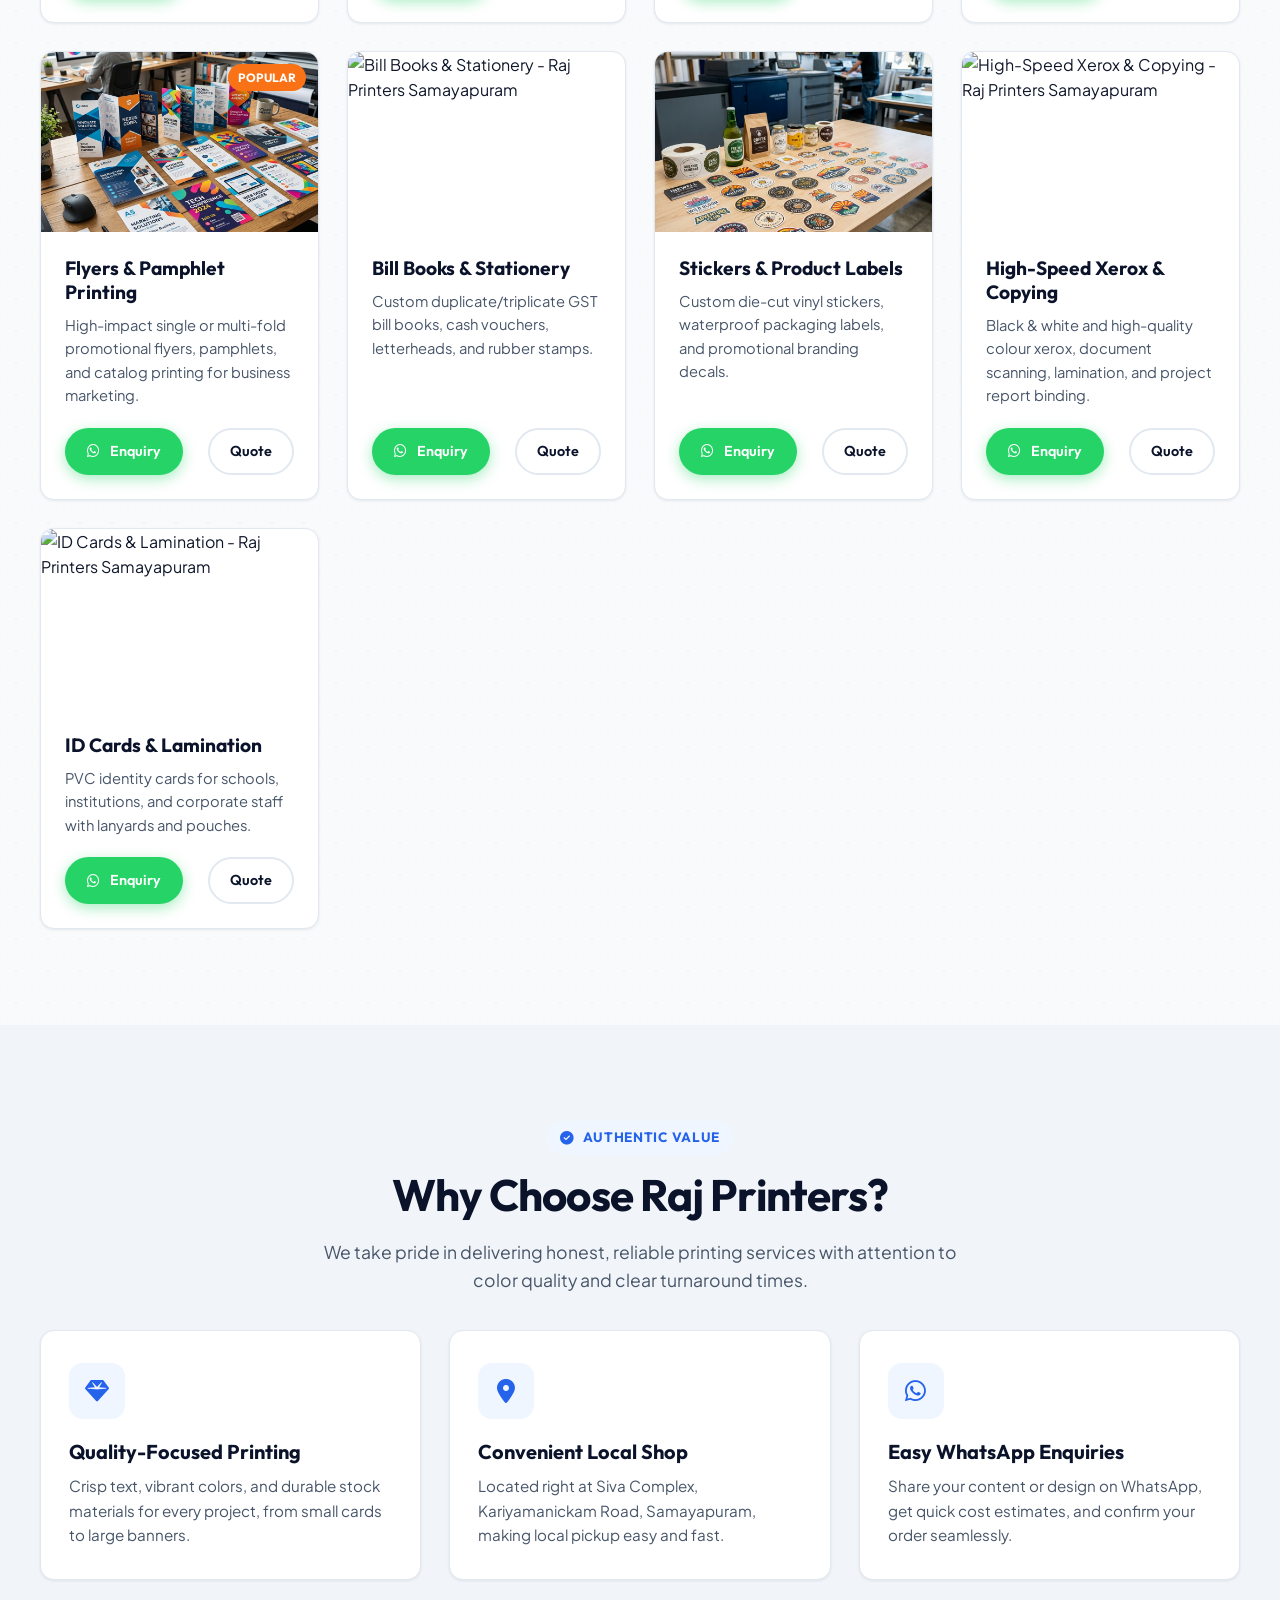
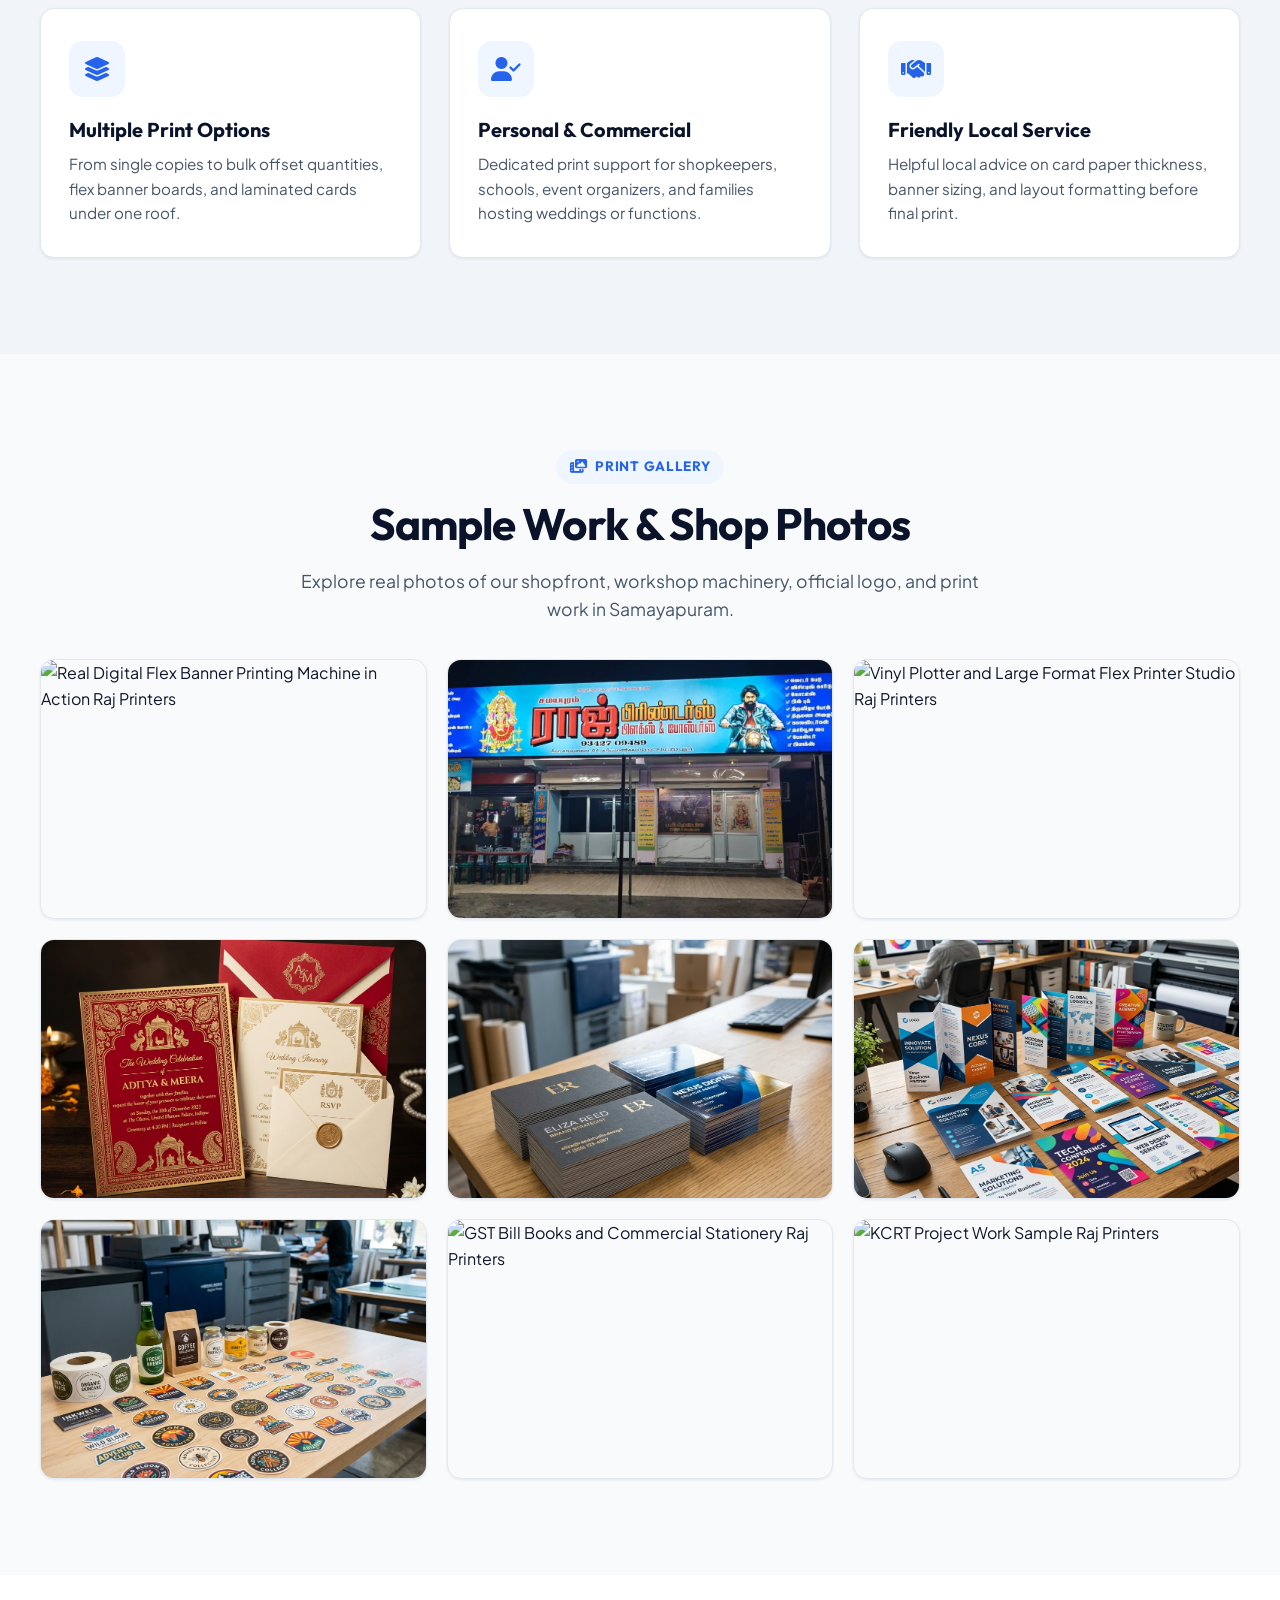
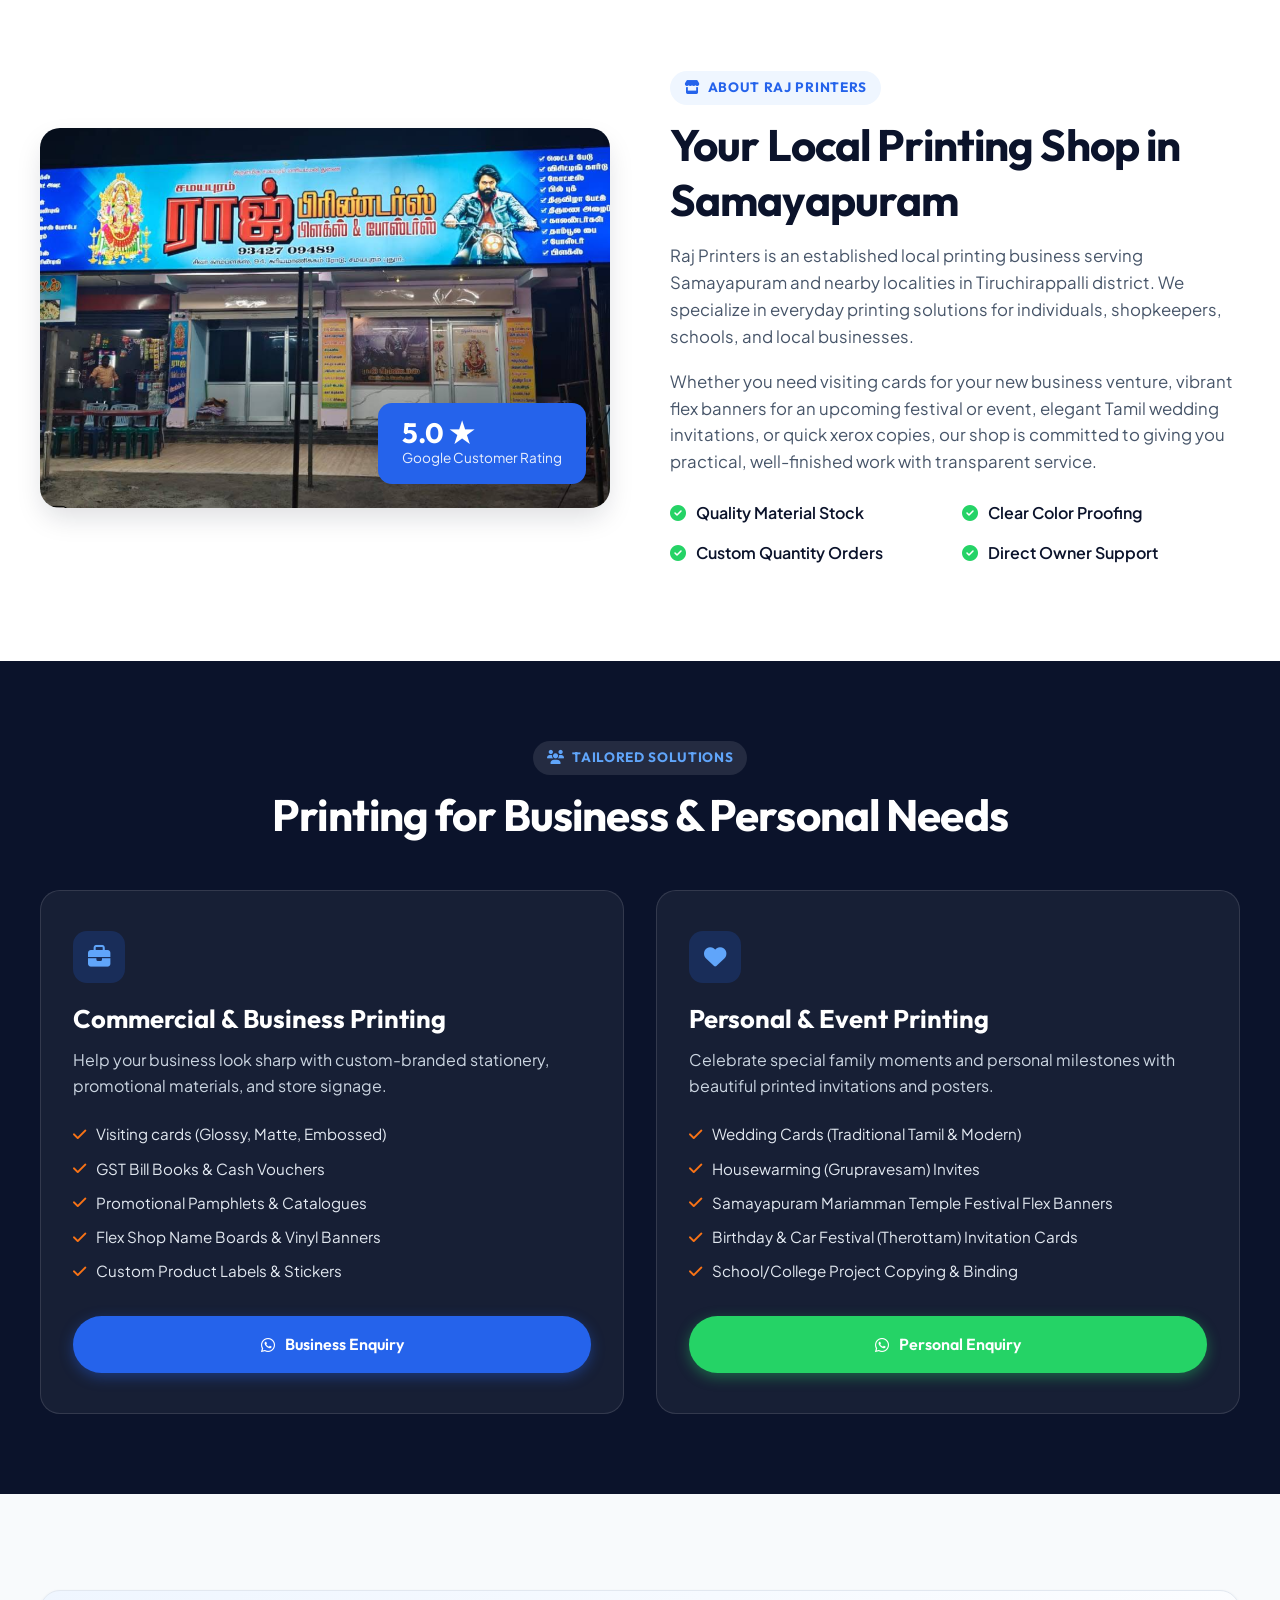
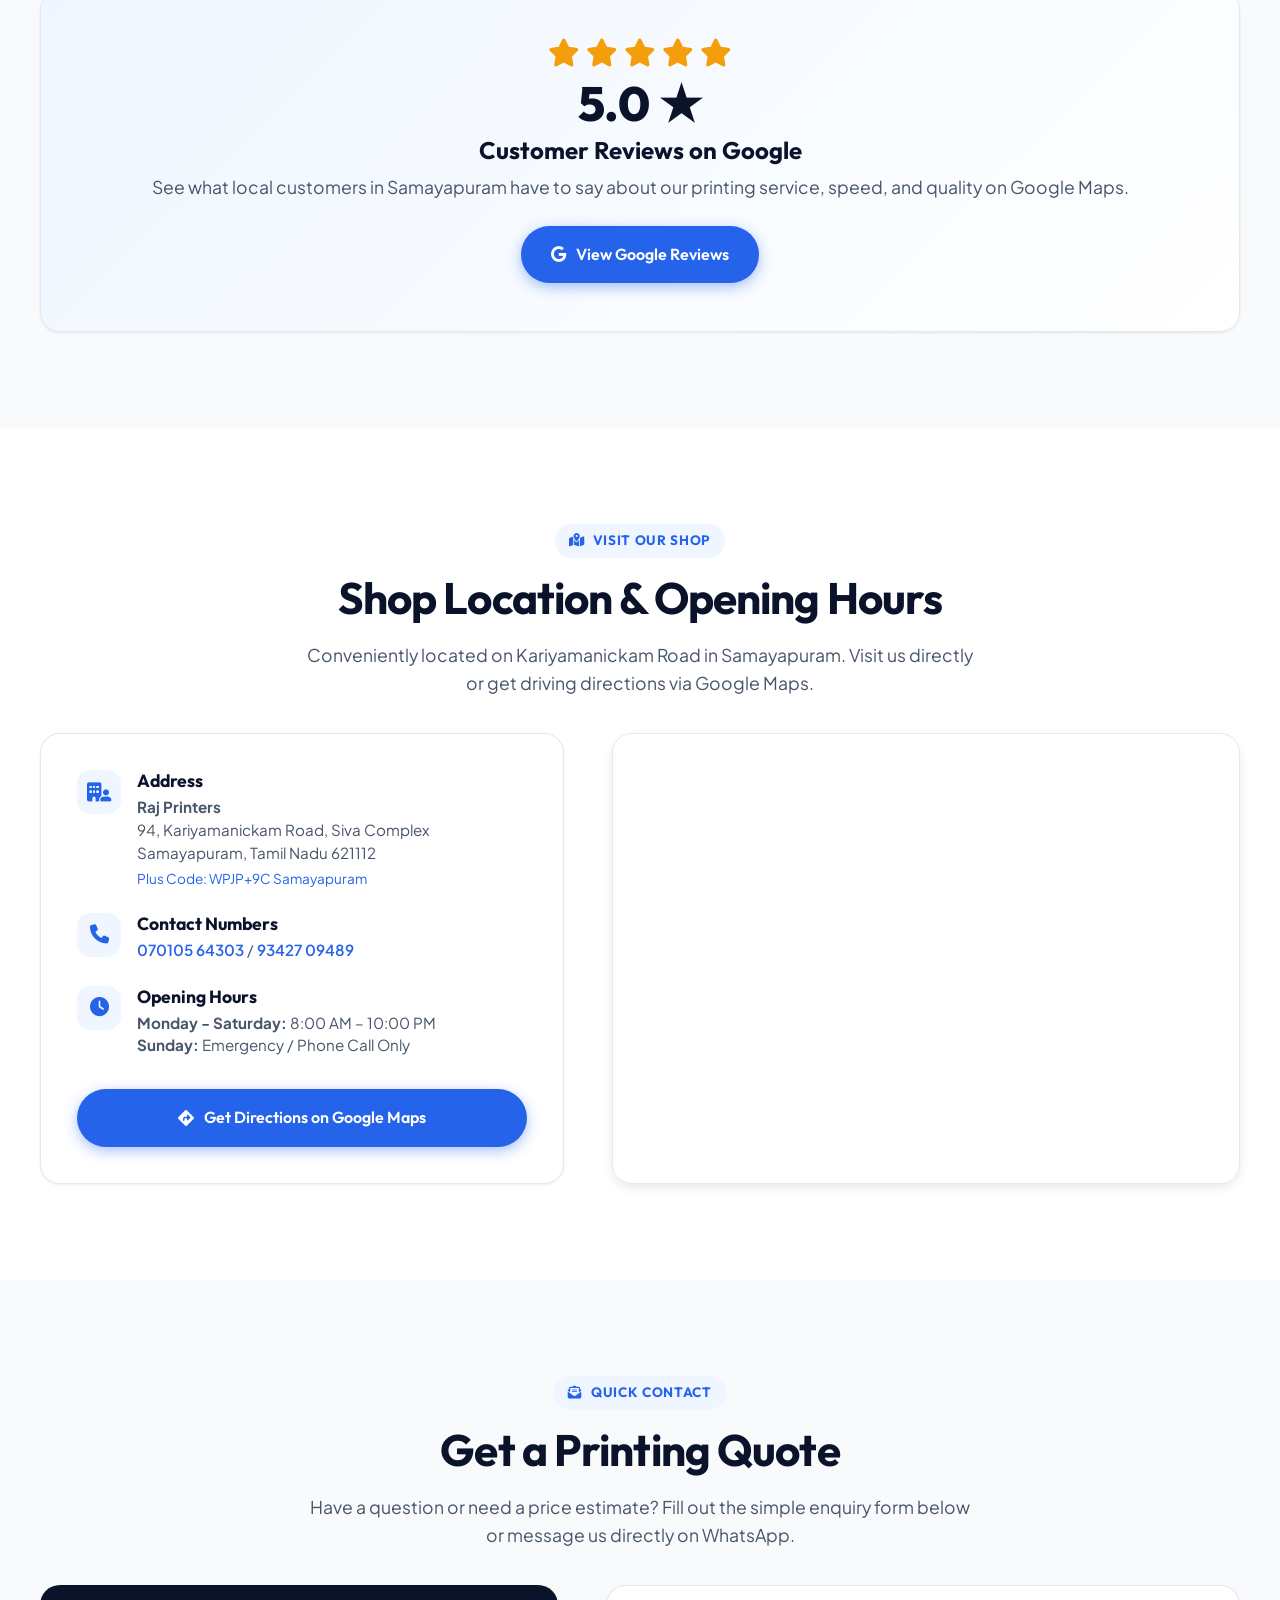
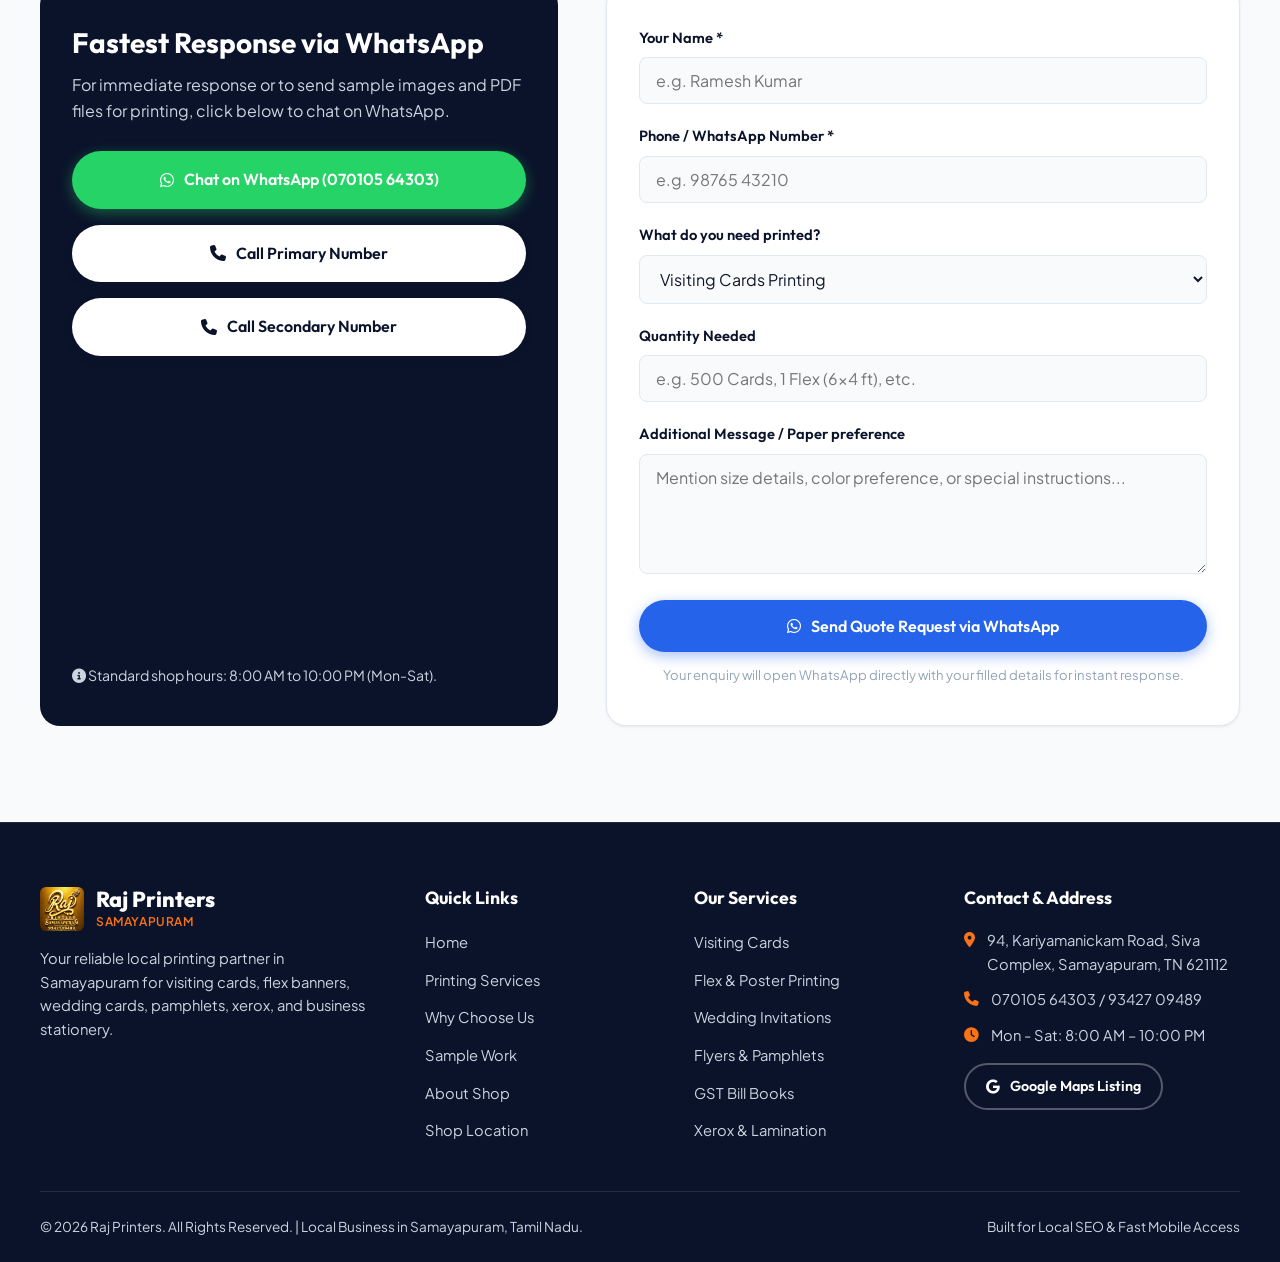
==== commit 2fb9a363: "Add KCRT.png to gallery section" ====
--- a/index.html
+++ b/index.html
@@ -1,768 +1,1172 @@
-<!DOCTYPE html>
+<!doctype html>
 <html lang="en">
-<head>
-  <meta charset="UTF-8">
-  <meta name="viewport" content="width=device-width, initial-scale=1.0">
-  
-  <!-- --- PRIMARY SEO META TAGS --- -->
-  <title>Raj Printers | Quality Printing Shop in Samayapuram, Trichy</title>
-  <meta name="description" content="Raj Printers in Samayapuram, Trichy provides top-quality visiting cards, flex & poster printing, wedding invitations, pamphlets, Xerox & business stationery. Call 070105 64303 or WhatsApp for quick quotes.">
-  <meta name="keywords" content="Raj Printers, printing shop Samayapuram, printer in Trichy, flex banner printing Samayapuram, visiting card printer Samayapuram, wedding card printing Trichy, Xerox shop Samayapuram">
-  <meta name="robots" content="index, follow">
-  <link rel="canonical" href="https://gsk37690-tech.github.io/Raj-Printers/">
-
-  <!-- --- OPEN GRAPH / FACEBOOK --- -->
-  <meta property="og:type" content="website">
-  <meta property="og:url" content="https://gsk37690-tech.github.io/Raj-Printers/">
-  <meta property="og:title" content="Raj Printers | Quality Printing Shop in Samayapuram, Trichy">
-  <meta property="og:description" content="Local trusted printing shop in Samayapuram for visiting cards, flex banners, wedding invitations, pamphlets & Xerox. Instant WhatsApp enquiries.">
-  <meta property="og:image" content="https://gsk37690-tech.github.io/Raj-Printers/images/real_flex_printing_in_action.png">
-
-  <!-- --- TWITTER CARDS --- -->
-  <meta name="twitter:card" content="summary_large_image">
-  <meta name="twitter:title" content="Raj Printers | Samayapuram Printing Service">
-  <meta name="twitter:description" content="Professional local printing for visiting cards, flex banners, invitations & business stationery in Samayapuram, Trichy.">
-  <meta name="twitter:image" content="https://gsk37690-tech.github.io/Raj-Printers/images/real_flex_printing_in_action.png">
-
-  <!-- --- FAVICON --- -->
-  <link rel="icon" type="image/png" href="images/brand_logo_gold.png">
-
-  <!-- --- FONTS & ICONS --- -->
-  <link rel="stylesheet" href="https://cdnjs.cloudflare.com/ajax/libs/font-awesome/6.4.0/css/all.min.css">
-  <link rel="stylesheet" href="css/styles.css">
-
-  <!-- --- SCHEMA.ORG LOCAL BUSINESS STRUCTURED DATA (JSON-LD) --- -->
-  <script type="application/ld+json">
-  {
-    "@context": "https://schema.org",
-    "@type": "PrintShop",
-    "name": "Raj Printers",
-    "image": "https://gsk37690-tech.github.io/Raj-Printers/images/real_flex_printing_in_action.png",
-    "url": "https://gsk37690-tech.github.io/Raj-Printers/",
-    "telephone": "+917010564303",
-    "priceRange": "₹₹",
-    "address": {
-      "@type": "PostalAddress",
-      "streetAddress": "94, Kariyamanickam Road, Siva Complex",
-      "addressLocality": "Samayapuram",
-      "addressRegion": "Tamil Nadu",
-      "postalCode": "621112",
-      "addressCountry": "IN"
-    },
-    "geo": {
-      "@type": "GeoCoordinates",
-      "latitude": 10.9304,
-      "longitude": 78.7360
-    },
-    "openingHoursSpecification": [
+  <head>
+    <meta charset="UTF-8" />
+    <meta name="viewport" content="width=device-width, initial-scale=1.0" />
+
+    <!-- --- PRIMARY SEO META TAGS --- -->
+    <title>Raj Printers | Quality Printing Shop in Samayapuram, Trichy</title>
+    <meta
+      name="description"
+      content="Raj Printers in Samayapuram, Trichy provides top-quality visiting cards, flex & poster printing, wedding invitations, pamphlets, Xerox & business stationery. Call 070105 64303 or WhatsApp for quick quotes."
+    />
+    <meta
+      name="keywords"
+      content="Raj Printers, printing shop Samayapuram, printer in Trichy, flex banner printing Samayapuram, visiting card printer Samayapuram, wedding card printing Trichy, Xerox shop Samayapuram"
+    />
+    <meta name="robots" content="index, follow" />
+    <link
+      rel="canonical"
+      href="https://gsk37690-tech.github.io/Raj-Printers/"
+    />
+
+    <!-- --- OPEN GRAPH / FACEBOOK --- -->
+    <meta property="og:type" content="website" />
+    <meta
+      property="og:url"
+      content="https://gsk37690-tech.github.io/Raj-Printers/"
+    />
+    <meta
+      property="og:title"
+      content="Raj Printers | Quality Printing Shop in Samayapuram, Trichy"
+    />
+    <meta
+      property="og:description"
+      content="Local trusted printing shop in Samayapuram for visiting cards, flex banners, wedding invitations, pamphlets & Xerox. Instant WhatsApp enquiries."
+    />
+    <meta
+      property="og:image"
+      content="https://gsk37690-tech.github.io/Raj-Printers/images/real_flex_printing_in_action.png"
+    />
+
+    <!-- --- TWITTER CARDS --- -->
+    <meta name="twitter:card" content="summary_large_image" />
+    <meta
+      name="twitter:title"
+      content="Raj Printers | Samayapuram Printing Service"
+    />
+    <meta
+      name="twitter:description"
+      content="Professional local printing for visiting cards, flex banners, invitations & business stationery in Samayapuram, Trichy."
+    />
+    <meta
+      name="twitter:image"
+      content="https://gsk37690-tech.github.io/Raj-Printers/images/real_flex_printing_in_action.png"
+    />
+
+    <!-- --- FAVICON --- -->
+    <link rel="icon" type="image/png" href="images/brand_logo_gold.png" />
+
+    <!-- --- FONTS & ICONS --- -->
+    <link
+      rel="stylesheet"
+      href="https://cdnjs.cloudflare.com/ajax/libs/font-awesome/6.4.0/css/all.min.css"
+    />
+    <link rel="stylesheet" href="css/styles.css" />
+
+    <!-- --- SCHEMA.ORG LOCAL BUSINESS STRUCTURED DATA (JSON-LD) --- -->
+    <script type="application/ld+json">
       {
-        "@type": "OpeningHoursSpecification",
-        "dayOfWeek": ["Monday", "Tuesday", "Wednesday", "Thursday", "Friday", "Saturday"],
-        "opens": "08:00",
-        "closes": "22:00"
+        "@context": "https://schema.org",
+        "@type": "PrintShop",
+        "name": "Raj Printers",
+        "image": "https://gsk37690-tech.github.io/Raj-Printers/images/real_flex_printing_in_action.png",
+        "url": "https://gsk37690-tech.github.io/Raj-Printers/",
+        "telephone": "+917010564303",
+        "priceRange": "₹₹",
+        "address": {
+          "@type": "PostalAddress",
+          "streetAddress": "94, Kariyamanickam Road, Siva Complex",
+          "addressLocality": "Samayapuram",
+          "addressRegion": "Tamil Nadu",
+          "postalCode": "621112",
+          "addressCountry": "IN"
+        },
+        "geo": {
+          "@type": "GeoCoordinates",
+          "latitude": 10.9304,
+          "longitude": 78.736
+        },
+        "openingHoursSpecification": [
+          {
+            "@type": "OpeningHoursSpecification",
+            "dayOfWeek": [
+              "Monday",
+              "Tuesday",
+              "Wednesday",
+              "Thursday",
+              "Friday",
+              "Saturday"
+            ],
+            "opens": "08:00",
+            "closes": "22:00"
+          }
+        ],
+        "aggregateRating": {
+          "@type": "AggregateRating",
+          "ratingValue": "5.0",
+          "reviewCount": "5"
+        },
+        "sameAs": ["https://maps.app.goo.gl/1FNJHGQRjnb7kzYv6"],
+        "areaServed": [
+          "Samayapuram",
+          "Tiruchirappalli",
+          "Trichy",
+          "Mannachanallur",
+          "No.1 Tollgate"
+        ],
+        "hasOfferCatalog": {
+          "@type": "OfferCatalog",
+          "name": "Printing Services",
+          "itemListElement": [
+            {
+              "@type": "Offer",
+              "itemOffered": {
+                "@type": "Service",
+                "name": "Visiting Card Printing"
+              }
+            },
+            {
+              "@type": "Offer",
+              "itemOffered": {
+                "@type": "Service",
+                "name": "Flex & Poster Printing"
+              }
+            },
+            {
+              "@type": "Offer",
+              "itemOffered": {
+                "@type": "Service",
+                "name": "Wedding Invitation Printing"
+              }
+            },
+            {
+              "@type": "Offer",
+              "itemOffered": {
+                "@type": "Service",
+                "name": "Brochure & Pamphlet Printing"
+              }
+            }
+          ]
+        }
       }
-    ],
-    "aggregateRating": {
-      "@type": "AggregateRating",
-      "ratingValue": "5.0",
-      "reviewCount": "5"
-    },
-    "sameAs": [
-      "https://maps.app.goo.gl/1FNJHGQRjnb7kzYv6"
-    ],
-    "areaServed": [
-      "Samayapuram",
-      "Tiruchirappalli",
-      "Trichy",
-      "Mannachanallur",
-      "No.1 Tollgate"
-    ],
-    "hasOfferCatalog": {
-      "@type": "OfferCatalog",
-      "name": "Printing Services",
-      "itemListElement": [
-        {
-          "@type": "Offer",
-          "itemOffered": {
-            "@type": "Service",
-            "name": "Visiting Card Printing"
-          }
-        },
-        {
-          "@type": "Offer",
-          "itemOffered": {
-            "@type": "Service",
-            "name": "Flex & Poster Printing"
-          }
-        },
-        {
-          "@type": "Offer",
-          "itemOffered": {
-            "@type": "Service",
-            "name": "Wedding Invitation Printing"
-          }
-        },
-        {
-          "@type": "Offer",
-          "itemOffered": {
-            "@type": "Service",
-            "name": "Brochure & Pamphlet Printing"
-          }
-        }
-      ]
-    }
-  }
-  </script>
-</head>
-<body>
-
-  <!-- ==========================================
+    </script>
+  </head>
+  <body>
+    <!-- ==========================================
        HEADER / NAVIGATION
        ========================================== -->
-  <header class="site-header" id="header">
-    <div class="container header-inner">
-      <a href="#home" class="brand-logo" aria-label="Raj Printers Home">
-        <img src="images/brand_logo_gold.png" alt="Raj Printers Gold Logo" style="height: 48px; width: auto; border-radius: 8px; box-shadow: 0 2px 6px rgba(0,0,0,0.15);">
-        <div class="logo-text-group">
-          <span class="logo-title">Raj Printers</span>
-          <span class="logo-subtitle">Samayapuram</span>
-        </div>
+    <header class="site-header" id="header">
+      <div class="container header-inner">
+        <a href="#home" class="brand-logo" aria-label="Raj Printers Home">
+          <img
+            src="images/brand_logo_gold.png"
+            alt="Raj Printers Gold Logo"
+            style="
+              height: 48px;
+              width: auto;
+              border-radius: 8px;
+              box-shadow: 0 2px 6px rgba(0, 0, 0, 0.15);
+            "
+          />
+          <div class="logo-text-group">
+            <span class="logo-title">Raj Printers</span>
+            <span class="logo-subtitle">Samayapuram</span>
+          </div>
+        </a>
+
+        <!-- Desktop Nav Menu -->
+        <nav aria-label="Primary Navigation">
+          <ul class="nav-menu">
+            <li><a href="#home" class="nav-link active">Home</a></li>
+            <li><a href="#services" class="nav-link">Services</a></li>
+            <li><a href="#why-us" class="nav-link">Why Us</a></li>
+            <li><a href="#gallery" class="nav-link">Gallery</a></li>
+            <li><a href="#about" class="nav-link">About</a></li>
+            <li><a href="#reviews" class="nav-link">Reviews</a></li>
+            <li><a href="#contact" class="nav-link">Contact</a></li>
+          </ul>
+        </nav>
+
+        <!-- Action Buttons & Hamburger -->
+        <div class="header-actions">
+          <a href="#contact" class="btn btn-primary btn-sm d-none-mobile">
+            <i class="fa-solid fa-calculator"></i> Get Quote
+          </a>
+          <button
+            class="mobile-toggle"
+            id="mobileToggle"
+            aria-label="Toggle navigation menu"
+            aria-expanded="false"
+          >
+            <span></span>
+            <span></span>
+            <span></span>
+          </button>
+        </div>
+      </div>
+    </header>
+
+    <!-- Mobile Drawer Menu -->
+    <div class="drawer-backdrop" id="drawerBackdrop"></div>
+    <aside
+      class="mobile-drawer"
+      id="mobileDrawer"
+      aria-label="Mobile Navigation Menu"
+    >
+      <div>
+        <div class="brand-logo" style="margin-bottom: 24px">
+          <img
+            src="images/brand_logo_gold.png"
+            alt="Raj Printers Gold Logo"
+            style="height: 44px; width: auto; border-radius: 6px"
+          />
+          <div class="logo-text-group">
+            <span class="logo-title">Raj Printers</span>
+            <span class="logo-subtitle">Samayapuram</span>
+          </div>
+        </div>
+        <ul class="mobile-nav-list">
+          <li><a href="#home" class="mobile-nav-link">Home</a></li>
+          <li><a href="#services" class="mobile-nav-link">Services</a></li>
+          <li><a href="#why-us" class="mobile-nav-link">Why Us</a></li>
+          <li><a href="#gallery" class="mobile-nav-link">Gallery</a></li>
+          <li><a href="#about" class="mobile-nav-link">About Us</a></li>
+          <li><a href="#reviews" class="mobile-nav-link">Google Reviews</a></li>
+          <li><a href="#location" class="mobile-nav-link">Location</a></li>
+          <li><a href="#contact" class="mobile-nav-link">Contact Us</a></li>
+        </ul>
+      </div>
+      <div class="drawer-contacts">
+        <a href="tel:07010564303" class="btn btn-primary" style="width: 100%">
+          <i class="fa-solid fa-phone"></i> Call 070105 64303
+        </a>
+        <a
+          href="https://wa.me/917010564303"
+          target="_blank"
+          class="btn btn-whatsapp"
+          style="width: 100%"
+        >
+          <i class="fa-brands fa-whatsapp"></i> WhatsApp Us
+        </a>
+      </div>
+    </aside>
+
+    <main>
+      <!-- ==========================================
+         HERO SECTION
+         ========================================== -->
+      <section class="hero-section" id="home">
+        <div class="hero-bg-pattern"></div>
+        <div class="ambient-glow-cyan"></div>
+        <div class="ambient-glow-magenta"></div>
+        <div class="container hero-grid" style="position: relative; z-index: 2">
+          <div class="hero-content">
+            <div
+              class="hero-badge"
+              style="display: inline-flex; align-items: center; gap: 10px"
+            >
+              <img
+                src="images/mariamman_deity.png"
+                alt="Samayapuram Mariamman"
+                style="
+                  height: 28px;
+                  width: auto;
+                  filter: drop-shadow(0 2px 4px rgba(0, 0, 0, 0.4));
+                "
+              />
+              <span
+                >Arulmigu Samayapuram Mariamman Blessings &bull; Local Printing
+                Shop</span
+              >
+              <span class="cmyk-bar"
+                ><span class="cmyk-dot cmyk-cyan"></span
+                ><span class="cmyk-dot cmyk-magenta"></span
+                ><span class="cmyk-dot cmyk-yellow"></span
+                ><span class="cmyk-dot cmyk-black"></span
+              ></span>
+            </div>
+            <h1 class="hero-title">
+              Quality Printing <span>For Every Need</span>
+            </h1>
+            <p class="hero-subtitle">
+              From visiting cards and flyers to banners, invitations, and
+              business printing, Raj Printers helps individuals and local
+              businesses get high-quality print work done quickly.
+            </p>
+
+            <div class="hero-cta-group">
+              <a href="tel:07010564303" class="btn btn-primary">
+                <i class="fa-solid fa-phone"></i> Call Now
+              </a>
+              <a
+                href="https://wa.me/917010564303"
+                target="_blank"
+                class="btn btn-whatsapp"
+                id="heroWhatsApp"
+              >
+                <i class="fa-brands fa-whatsapp"></i> WhatsApp Us
+              </a>
+              <a
+                href="https://maps.app.goo.gl/1FNJHGQRjnb7kzYv6"
+                target="_blank"
+                class="btn btn-outline"
+                style="color: #fff; border-color: rgba(255, 255, 255, 0.3)"
+              >
+                <i class="fa-solid fa-map-pin"></i> Get Directions
+              </a>
+            </div>
+
+            <div class="trust-strip">
+              <div class="trust-item">
+                <i class="fa-solid fa-star"></i>
+                <span><strong>5.0 / 5.0</strong> Google Rating</span>
+              </div>
+              <div class="trust-item">
+                <i class="fa-solid fa-clock"></i>
+                <span>Mon-Sat: 8 AM - 10 PM</span>
+              </div>
+              <div class="trust-item">
+                <i class="fa-solid fa-building"></i>
+                <span>Siva Complex, Samayapuram</span>
+              </div>
+            </div>
+          </div>
+
+          <div class="hero-image-wrapper">
+            <img
+              src="images/real_flex_printing_in_action.png"
+              alt="Raj Printers High Speed Flex Printing Machine Samayapuram"
+            />
+            <div class="hero-floating-card">
+              <div class="floating-card-info">
+                <img
+                  src="images/brand_logo_gold.png"
+                  alt="Raj Printers Gold Emblem"
+                  style="height: 38px; width: auto; border-radius: 6px"
+                />
+                <div class="floating-text">
+                  <h4>Raj Printers Workshop</h4>
+                  <p>Direct Workshop & High-Speed Flex Press</p>
+                </div>
+              </div>
+              <a
+                href="https://wa.me/917010564303"
+                target="_blank"
+                class="btn btn-whatsapp btn-sm"
+                >Chat</a
+              >
+            </div>
+          </div>
+        </div>
+      </section>
+
+      <!-- ==========================================
+         SERVICES SECTION
+         ========================================== -->
+      <section
+        class="section-padding"
+        id="services"
+        style="position: relative; overflow: hidden"
+      >
+        <div class="print-halftone-overlay"></div>
+        <div class="container" style="position: relative; z-index: 2">
+          <div class="text-center">
+            <span class="section-tag"
+              ><i class="fa-solid fa-sliders"></i> Printing Services
+              <span class="cmyk-bar"
+                ><span class="cmyk-dot cmyk-cyan"></span
+                ><span class="cmyk-dot cmyk-magenta"></span
+                ><span class="cmyk-dot cmyk-yellow"></span
+                ><span class="cmyk-dot cmyk-black"></span></span
+            ></span>
+            <h2 class="section-title">What We Print For You</h2>
+            <p class="section-subtitle">
+              We provide a complete range of offset, digital, and flex printing
+              solutions for personal, commercial, and institutional
+              requirements.
+            </p>
+
+            <div class="service-tabs">
+              <button class="tab-btn active" data-filter="all">
+                All Services
+              </button>
+              <button class="tab-btn" data-filter="business">Business</button>
+              <button class="tab-btn" data-filter="commercial">
+                Commercial
+              </button>
+              <button class="tab-btn" data-filter="personal">Personal</button>
+            </div>
+          </div>
+
+          <div class="services-grid" id="servicesGrid">
+            <!-- Dynamic rendering via app.js with config data -->
+          </div>
+        </div>
+      </section>
+
+      <!-- ==========================================
+         WHY CHOOSE US SECTION
+         ========================================== -->
+      <section class="section-padding why-section" id="why-us">
+        <div class="container">
+          <div class="text-center">
+            <span class="section-tag"
+              ><i class="fa-solid fa-circle-check"></i> Authentic Value</span
+            >
+            <h2 class="section-title">Why Choose Raj Printers?</h2>
+            <p class="section-subtitle">
+              We take pride in delivering honest, reliable printing services
+              with attention to color quality and clear turnaround times.
+            </p>
+          </div>
+
+          <div class="why-grid">
+            <div class="why-card">
+              <div class="why-icon"><i class="fa-solid fa-gem"></i></div>
+              <h3 class="why-title">Quality-Focused Printing</h3>
+              <p class="why-desc">
+                Crisp text, vibrant colors, and durable stock materials for
+                every project, from small cards to large banners.
+              </p>
+            </div>
+
+            <div class="why-card">
+              <div class="why-icon">
+                <i class="fa-solid fa-location-dot"></i>
+              </div>
+              <h3 class="why-title">Convenient Local Shop</h3>
+              <p class="why-desc">
+                Located right at Siva Complex, Kariyamanickam Road, Samayapuram,
+                making local pickup easy and fast.
+              </p>
+            </div>
+
+            <div class="why-card">
+              <div class="why-icon"><i class="fa-brands fa-whatsapp"></i></div>
+              <h3 class="why-title">Easy WhatsApp Enquiries</h3>
+              <p class="why-desc">
+                Share your content or design on WhatsApp, get quick cost
+                estimates, and confirm your order seamlessly.
+              </p>
+            </div>
+
+            <div class="why-card">
+              <div class="why-icon">
+                <i class="fa-solid fa-layer-group"></i>
+              </div>
+              <h3 class="why-title">Multiple Print Options</h3>
+              <p class="why-desc">
+                From single copies to bulk offset quantities, flex banner
+                boards, and laminated cards under one roof.
+              </p>
+            </div>
+
+            <div class="why-card">
+              <div class="why-icon"><i class="fa-solid fa-user-check"></i></div>
+              <h3 class="why-title">Personal & Commercial</h3>
+              <p class="why-desc">
+                Dedicated print support for shopkeepers, schools, event
+                organizers, and families hosting weddings or functions.
+              </p>
+            </div>
+
+            <div class="why-card">
+              <div class="why-icon"><i class="fa-solid fa-handshake"></i></div>
+              <h3 class="why-title">Friendly Local Service</h3>
+              <p class="why-desc">
+                Helpful local advice on card paper thickness, banner sizing, and
+                layout formatting before final print.
+              </p>
+            </div>
+          </div>
+        </div>
+      </section>
+
+      <!-- ==========================================
+         PRINTING GALLERY / SAMPLES
+         ========================================== -->
+      <section class="section-padding" id="gallery">
+        <div class="container">
+          <div class="text-center">
+            <span class="section-tag"
+              ><i class="fa-solid fa-photo-film"></i> Print Gallery</span
+            >
+            <h2 class="section-title">Sample Work & Shop Photos</h2>
+            <p class="section-subtitle">
+              Explore real photos of our shopfront, workshop machinery, official
+              logo, and print work in Samayapuram.
+            </p>
+          </div>
+
+          <div class="gallery-grid">
+            <!-- 1. Real Flex Banner Printing in Action -->
+            <div class="gallery-item">
+              <img
+                src="images/real_flex_printing_in_action.png"
+                alt="Real Digital Flex Banner Printing Machine in Action Raj Printers"
+              />
+              <div class="gallery-overlay">
+                <h4>Real Flex Banner Printing</h4>
+                <p>
+                  High-speed digital vinyl flex & poster printing (070105 64303)
+                </p>
+              </div>
+            </div>
+
+            <!-- 2. Real Storefront & Outdoor Signboard -->
+            <div class="gallery-item">
+              <img
+                src="images/real_shop_exterior.png"
+                alt="Raj Printers Real Shopfront and Flex Signboard Siva Complex"
+              />
+              <div class="gallery-overlay">
+                <h4>Outdoor Flex Signboard & Shopfront</h4>
+                <p>Siva Complex, Kariyamanickam Road, Samayapuram</p>
+              </div>
+            </div>
+
+            <!-- 3. Real Workshop Machinery & Plotter -->
+            <div class="gallery-item">
+              <img
+                src="images/real_machinery_studio.png"
+                alt="Vinyl Plotter and Large Format Flex Printer Studio Raj Printers"
+              />
+              <div class="gallery-overlay">
+                <h4>Workshop Printing Press</h4>
+                <p>Vinyl Plotter & Large Format Roll Printers</p>
+              </div>
+            </div>
+
+            <!-- 4. Wedding & Function Invitations -->
+            <div class="gallery-item">
+              <img
+                src="images/invitation_cards.png"
+                alt="Wedding Invitation Card Printing Trichy"
+              />
+              <div class="gallery-overlay">
+                <h4>Wedding & Function Invites</h4>
+                <p>Traditional Tamil Marriage & Housewarming Cards</p>
+              </div>
+            </div>
+
+            <!-- 5. Visiting Cards -->
+            <div class="gallery-item">
+              <img
+                src="images/visiting_cards.png"
+                alt="Visiting Cards Printing Samples Raj Printers"
+              />
+              <div class="gallery-overlay">
+                <h4>Visiting Cards</h4>
+                <p>Matte, Glossy, Foil & Textured Cards</p>
+              </div>
+            </div>
+
+            <!-- 6. Flyers & Pamphlets -->
+            <div class="gallery-item">
+              <img
+                src="images/brochures_flyers.png"
+                alt="Brochures and Pamphlet Printing Raj Printers"
+              />
+              <div class="gallery-overlay">
+                <h4>Flyers & Pamphlets</h4>
+                <p>Promotional Marketing Pamphlets & Catalogues</p>
+              </div>
+            </div>
+
+            <!-- 7. Stickers & Product Labels -->
+            <div class="gallery-item">
+              <img
+                src="images/stickers_product_labels.png"
+                alt="Stickers and Product Labels Printing Raj Printers"
+              />
+              <div class="gallery-overlay">
+                <h4>Stickers & Product Labels</h4>
+                <p>Custom Die-Cut Vinyl Stickers & Packaging Decals</p>
+              </div>
+            </div>
+
+            <!-- 8. GST Bill Books & Stationery -->
+            <div class="gallery-item">
+              <img
+                src="images/bill_books_stationery.png"
+                alt="GST Bill Books and Commercial Stationery Raj Printers"
+              />
+              <div class="gallery-overlay">
+                <h4>GST Bill Books & Stationery</h4>
+                <p>Duplicate/Triplicate Cash Vouchers & Letterheads</p>
+              </div>
+            </div>
+
+            <!-- 9. KCRT -->
+            <div class="gallery-item">
+              <img
+                src="images/KCRT.png"
+                alt="KCRT Project Work Sample Raj Printers"
+              />
+              <div class="gallery-overlay">
+                <h4>KCRT Project</h4>
+                <p>Professional Printing Work Sample</p>
+              </div>
+            </div>
+          </div>
+        </div>
+      </section>
+
+      <!-- ==========================================
+         ABOUT US SECTION
+         ========================================== -->
+      <section
+        class="section-padding"
+        id="about"
+        style="background-color: var(--clr-surface)"
+      >
+        <div class="container">
+          <div class="about-grid">
+            <div class="about-img-frame">
+              <img
+                src="images/real_shop_exterior.png"
+                alt="Raj Printers Real Storefront at Siva Complex, Samayapuram"
+              />
+              <div class="about-experience-badge">
+                <h3>5.0 ★</h3>
+                <p>Google Customer Rating</p>
+              </div>
+            </div>
+
+            <div class="about-text">
+              <span class="section-tag"
+                ><i class="fa-solid fa-store"></i> About Raj Printers</span
+              >
+              <h2 class="section-title">
+                Your Local Printing Shop in Samayapuram
+              </h2>
+              <p>
+                Raj Printers is an established local printing business serving
+                Samayapuram and nearby localities in Tiruchirappalli district.
+                We specialize in everyday printing solutions for individuals,
+                shopkeepers, schools, and local businesses.
+              </p>
+              <p>
+                Whether you need visiting cards for your new business venture,
+                vibrant flex banners for an upcoming festival or event, elegant
+                Tamil wedding invitations, or quick xerox copies, our shop is
+                committed to giving you practical, well-finished work with
+                transparent service.
+              </p>
+
+              <ul class="about-features-list">
+                <li class="about-feature-item">
+                  <i class="fa-solid fa-circle-check"></i> Quality Material
+                  Stock
+                </li>
+                <li class="about-feature-item">
+                  <i class="fa-solid fa-circle-check"></i> Clear Color Proofing
+                </li>
+                <li class="about-feature-item">
+                  <i class="fa-solid fa-circle-check"></i> Custom Quantity
+                  Orders
+                </li>
+                <li class="about-feature-item">
+                  <i class="fa-solid fa-circle-check"></i> Direct Owner Support
+                </li>
+              </ul>
+            </div>
+          </div>
+        </div>
+      </section>
+
+      <!-- ==========================================
+         BUSINESS vs PERSONAL PRINTING SPLIT
+         ========================================== -->
+      <section class="split-section">
+        <div class="container">
+          <div class="text-center" style="margin-bottom: 48px">
+            <span
+              class="section-tag"
+              style="background: rgba(255, 255, 255, 0.1); color: #60a5fa"
+              ><i class="fa-solid fa-users"></i> Tailored Solutions</span
+            >
+            <h2 class="section-title" style="color: #fff">
+              Printing for Business & Personal Needs
+            </h2>
+          </div>
+
+          <div class="split-grid">
+            <!-- Business Card -->
+            <div class="split-card">
+              <div class="split-icon">
+                <i class="fa-solid fa-briefcase"></i>
+              </div>
+              <h3 class="split-title">Commercial & Business Printing</h3>
+              <p class="split-desc">
+                Help your business look sharp with custom-branded stationery,
+                promotional materials, and store signage.
+              </p>
+              <ul class="split-list">
+                <li>
+                  <i class="fa-solid fa-check"></i> Visiting cards (Glossy,
+                  Matte, Embossed)
+                </li>
+                <li>
+                  <i class="fa-solid fa-check"></i> GST Bill Books & Cash
+                  Vouchers
+                </li>
+                <li>
+                  <i class="fa-solid fa-check"></i> Promotional Pamphlets &
+                  Catalogues
+                </li>
+                <li>
+                  <i class="fa-solid fa-check"></i> Flex Shop Name Boards &
+                  Vinyl Banners
+                </li>
+                <li>
+                  <i class="fa-solid fa-check"></i> Custom Product Labels &
+                  Stickers
+                </li>
+              </ul>
+              <a
+                href="https://wa.me/917010564303?text=Hello%20Raj%20Printers%2C%20I%20would%20like%20to%20enquire%20about%20Business%20Printing"
+                target="_blank"
+                class="btn btn-primary"
+              >
+                <i class="fa-brands fa-whatsapp"></i> Business Enquiry
+              </a>
+            </div>
+
+            <!-- Personal Card -->
+            <div class="split-card">
+              <div class="split-icon"><i class="fa-solid fa-heart"></i></div>
+              <h3 class="split-title">Personal & Event Printing</h3>
+              <p class="split-desc">
+                Celebrate special family moments and personal milestones with
+                beautiful printed invitations and posters.
+              </p>
+              <ul class="split-list">
+                <li>
+                  <i class="fa-solid fa-check"></i> Wedding Cards (Traditional
+                  Tamil & Modern)
+                </li>
+                <li>
+                  <i class="fa-solid fa-check"></i> Housewarming (Grupravesam)
+                  Invites
+                </li>
+                <li>
+                  <i class="fa-solid fa-check"></i> Samayapuram Mariamman Temple
+                  Festival Flex Banners
+                </li>
+                <li>
+                  <i class="fa-solid fa-check"></i> Birthday & Car Festival
+                  (Therottam) Invitation Cards
+                </li>
+                <li>
+                  <i class="fa-solid fa-check"></i> School/College Project
+                  Copying & Binding
+                </li>
+              </ul>
+              <a
+                href="https://wa.me/917010564303?text=Hello%20Raj%20Printers%2C%20I%20would%20like%20to%20enquire%20about%20Personal%20Printing"
+                target="_blank"
+                class="btn btn-whatsapp"
+              >
+                <i class="fa-brands fa-whatsapp"></i> Personal Enquiry
+              </a>
+            </div>
+          </div>
+        </div>
+      </section>
+
+      <!-- ==========================================
+         GOOGLE REVIEWS & TRUST SECTION
+         ========================================== -->
+      <section class="section-padding" id="reviews">
+        <div class="container">
+          <div class="reviews-banner">
+            <div class="stars-group">
+              <i class="fa-solid fa-star"></i>
+              <i class="fa-solid fa-star"></i>
+              <i class="fa-solid fa-star"></i>
+              <i class="fa-solid fa-star"></i>
+              <i class="fa-solid fa-star"></i>
+            </div>
+            <div class="review-score">5.0 ★</div>
+            <h3 style="font-size: 1.5rem; margin-bottom: 8px">
+              Customer Reviews on Google
+            </h3>
+            <p class="review-subtitle">
+              See what local customers in Samayapuram have to say about our
+              printing service, speed, and quality on Google Maps.
+            </p>
+            <a
+              href="https://maps.app.goo.gl/1FNJHGQRjnb7kzYv6"
+              target="_blank"
+              class="btn btn-primary"
+            >
+              <i class="fa-brands fa-google"></i> View Google Reviews
+            </a>
+          </div>
+        </div>
+      </section>
+
+      <!-- ==========================================
+         LOCATION & HOURS SECTION
+         ========================================== -->
+      <section
+        class="section-padding"
+        id="location"
+        style="background-color: var(--clr-surface)"
+      >
+        <div class="container">
+          <div class="text-center">
+            <span class="section-tag"
+              ><i class="fa-solid fa-map-location-dot"></i> Visit Our Shop</span
+            >
+            <h2 class="section-title">Shop Location & Opening Hours</h2>
+            <p class="section-subtitle">
+              Conveniently located on Kariyamanickam Road in Samayapuram. Visit
+              us directly or get driving directions via Google Maps.
+            </p>
+          </div>
+
+          <div class="location-grid">
+            <div class="location-info-card">
+              <div class="info-item">
+                <div class="info-icon">
+                  <i class="fa-solid fa-building-user"></i>
+                </div>
+                <div class="info-details">
+                  <h4>Address</h4>
+                  <p>
+                    <strong>Raj Printers</strong><br />94, Kariyamanickam Road,
+                    Siva Complex<br />Samayapuram, Tamil Nadu 621112
+                  </p>
+                  <p
+                    style="
+                      margin-top: 4px;
+                      font-size: 0.85rem;
+                      color: var(--clr-blue-primary);
+                    "
+                  >
+                    Plus Code: WPJP+9C Samayapuram
+                  </p>
+                </div>
+              </div>
+
+              <div class="info-item">
+                <div class="info-icon"><i class="fa-solid fa-phone"></i></div>
+                <div class="info-details">
+                  <h4>Contact Numbers</h4>
+                  <p>
+                    <a
+                      href="tel:07010564303"
+                      style="color: var(--clr-blue-primary); font-weight: 600"
+                      >070105 64303</a
+                    >
+                    /
+                    <a
+                      href="tel:09342709489"
+                      style="color: var(--clr-blue-primary); font-weight: 600"
+                      >93427 09489</a
+                    >
+                  </p>
+                </div>
+              </div>
+
+              <div class="info-item">
+                <div class="info-icon"><i class="fa-solid fa-clock"></i></div>
+                <div class="info-details">
+                  <h4>Opening Hours</h4>
+                  <p><strong>Monday - Saturday:</strong> 8:00 AM – 10:00 PM</p>
+                  <p><strong>Sunday:</strong> Emergency / Phone Call Only</p>
+                </div>
+              </div>
+
+              <div style="margin-top: 32px">
+                <a
+                  href="https://maps.app.goo.gl/1FNJHGQRjnb7kzYv6"
+                  target="_blank"
+                  class="btn btn-primary"
+                  style="width: 100%"
+                >
+                  <i class="fa-solid fa-diamond-turn-right"></i> Get Directions
+                  on Google Maps
+                </a>
+              </div>
+            </div>
+
+            <div class="map-wrapper">
+              <!-- Google Maps Embed -->
+              <iframe
+                title="Raj Printers Google Map Location"
+                src="https://www.google.com/maps/embed?pb=!1m18!1m12!1m3!1d3917.43346513511!2d78.73600000000001!3d10.930400000000002!2m3!1f0!2f0!3f0!3m2!1i1024!2i768!4f13.1!3m3!1m2!1s0x3baaf70000000001%3A0x0!2zMTDCsDU1JzQ5LjQiTiA3OMKwNDQnMDkuNiJF!5e0!3m2!1sen!2sin!4v1700000000000!5m2!1sen!2sin"
+                loading="lazy"
+                referrerpolicy="no-referrer-when-downgrade"
+              ></iframe>
+            </div>
+          </div>
+        </div>
+      </section>
+
+      <!-- ==========================================
+         CONTACT / ENQUIRY SECTION
+         ========================================== -->
+      <section class="section-padding" id="contact">
+        <div class="container">
+          <div class="text-center">
+            <span class="section-tag"
+              ><i class="fa-solid fa-envelope-open-text"></i> Quick
+              Contact</span
+            >
+            <h2 class="section-title">Get a Printing Quote</h2>
+            <p class="section-subtitle">
+              Have a question or need a price estimate? Fill out the simple
+              enquiry form below or message us directly on WhatsApp.
+            </p>
+          </div>
+
+          <div class="contact-grid">
+            <div class="quick-contact-card">
+              <div>
+                <h3>Fastest Response via WhatsApp</h3>
+                <p>
+                  For immediate response or to send sample images and PDF files
+                  for printing, click below to chat on WhatsApp.
+                </p>
+
+                <div class="direct-actions-list">
+                  <a
+                    href="https://wa.me/917010564303"
+                    target="_blank"
+                    class="btn btn-whatsapp"
+                  >
+                    <i class="fa-brands fa-whatsapp"></i> Chat on WhatsApp
+                    (070105 64303)
+                  </a>
+                  <a href="tel:07010564303" class="btn btn-white">
+                    <i class="fa-solid fa-phone"></i> Call Primary Number
+                  </a>
+                  <a href="tel:09342709489" class="btn btn-white">
+                    <i class="fa-solid fa-phone"></i> Call Secondary Number
+                  </a>
+                </div>
+              </div>
+
+              <div style="margin-top: 32px; font-size: 0.88rem; color: #cbd5e1">
+                <i class="fa-solid fa-circle-info"></i> Standard shop hours:
+                8:00 AM to 10:00 PM (Mon-Sat).
+              </div>
+            </div>
+
+            <div class="contact-form-card">
+              <form id="enquiryForm">
+                <div class="form-group">
+                  <label for="custName">Your Name *</label>
+                  <input
+                    type="text"
+                    id="custName"
+                    class="form-control"
+                    placeholder="e.g. Ramesh Kumar"
+                    required
+                  />
+                </div>
+
+                <div class="form-group">
+                  <label for="custPhone">Phone / WhatsApp Number *</label>
+                  <input
+                    type="tel"
+                    id="custPhone"
+                    class="form-control"
+                    placeholder="e.g. 98765 43210"
+                    required
+                  />
+                </div>
+
+                <div class="form-group">
+                  <label for="printService">What do you need printed?</label>
+                  <select id="printService" class="form-control">
+                    <option value="Visiting Cards">
+                      Visiting Cards Printing
+                    </option>
+                    <option value="Flex & Poster Banner">
+                      Flex & Poster Printing
+                    </option>
+                    <option value="Wedding / Function Invitation">
+                      Wedding & Function Cards
+                    </option>
+                    <option value="Flyers & Pamphlets">
+                      Flyers & Pamphlets
+                    </option>
+                    <option value="Bill Books & Letterheads">
+                      Bill Books & Letterheads
+                    </option>
+                    <option value="Xerox & Copying">
+                      Xerox / Copying / Lamination
+                    </option>
+                    <option value="Custom Order">Other / Custom Order</option>
+                  </select>
+                </div>
+
+                <div class="form-group">
+                  <label for="printQty">Quantity Needed</label>
+                  <input
+                    type="text"
+                    id="printQty"
+                    class="form-control"
+                    placeholder="e.g. 500 Cards, 1 Flex (6x4 ft), etc."
+                  />
+                </div>
+
+                <div class="form-group">
+                  <label for="custMsg"
+                    >Additional Message / Paper preference</label
+                  >
+                  <textarea
+                    id="custMsg"
+                    class="form-control"
+                    placeholder="Mention size details, color preference, or special instructions..."
+                  ></textarea>
+                </div>
+
+                <button
+                  type="submit"
+                  class="btn btn-primary"
+                  style="width: 100%"
+                >
+                  <i class="fa-brands fa-whatsapp"></i> Send Quote Request via
+                  WhatsApp
+                </button>
+
+                <p class="form-note">
+                  Your enquiry will open WhatsApp directly with your filled
+                  details for instant response.
+                </p>
+              </form>
+            </div>
+          </div>
+        </div>
+      </section>
+    </main>
+
+    <!-- ==========================================
+       FOOTER
+       ========================================== -->
+    <footer class="site-footer">
+      <div class="container">
+        <div class="footer-grid">
+          <div class="footer-col">
+            <div class="brand-logo" style="margin-bottom: 12px">
+              <img
+                src="images/brand_logo_gold.png"
+                alt="Raj Printers Gold Logo"
+                style="height: 44px; width: auto; border-radius: 6px"
+              />
+              <div class="logo-text-group">
+                <span class="logo-title" style="color: #fff">Raj Printers</span>
+                <span class="logo-subtitle">Samayapuram</span>
+              </div>
+            </div>
+            <p class="footer-desc">
+              Your reliable local printing partner in Samayapuram for visiting
+              cards, flex banners, wedding cards, pamphlets, xerox, and business
+              stationery.
+            </p>
+          </div>
+
+          <div class="footer-col">
+            <h4>Quick Links</h4>
+            <ul class="footer-links">
+              <li><a href="#home">Home</a></li>
+              <li><a href="#services">Printing Services</a></li>
+              <li><a href="#why-us">Why Choose Us</a></li>
+              <li><a href="#gallery">Sample Work</a></li>
+              <li><a href="#about">About Shop</a></li>
+              <li><a href="#location">Shop Location</a></li>
+            </ul>
+          </div>
+
+          <div class="footer-col">
+            <h4>Our Services</h4>
+            <ul class="footer-links">
+              <li><a href="#services">Visiting Cards</a></li>
+              <li><a href="#services">Flex & Poster Printing</a></li>
+              <li><a href="#services">Wedding Invitations</a></li>
+              <li><a href="#services">Flyers & Pamphlets</a></li>
+              <li><a href="#services">GST Bill Books</a></li>
+              <li><a href="#services">Xerox & Lamination</a></li>
+            </ul>
+          </div>
+
+          <div class="footer-col">
+            <h4>Contact & Address</h4>
+            <div class="footer-contact-item">
+              <i class="fa-solid fa-location-dot"></i>
+              <div>
+                94, Kariyamanickam Road, Siva Complex, Samayapuram, TN 621112
+              </div>
+            </div>
+            <div class="footer-contact-item">
+              <i class="fa-solid fa-phone"></i>
+              <div>070105 64303 / 93427 09489</div>
+            </div>
+            <div class="footer-contact-item">
+              <i class="fa-solid fa-clock"></i>
+              <div>Mon - Sat: 8:00 AM – 10:00 PM</div>
+            </div>
+            <div style="margin-top: 16px">
+              <a
+                href="https://maps.app.goo.gl/1FNJHGQRjnb7kzYv6"
+                target="_blank"
+                class="btn btn-outline btn-sm"
+                style="color: #fff; border-color: rgba(255, 255, 255, 0.3)"
+              >
+                <i class="fa-brands fa-google"></i> Google Maps Listing
+              </a>
+            </div>
+          </div>
+        </div>
+
+        <div class="footer-bottom">
+          <div>
+            &copy; <span id="year">2026</span> Raj Printers. All Rights
+            Reserved. | Local Business in Samayapuram, Tamil Nadu.
+          </div>
+          <div>Built for Local SEO & Fast Mobile Access</div>
+        </div>
+      </div>
+    </footer>
+
+    <!-- ==========================================
+       MOBILE STICKY BOTTOM ACTION BAR
+       ========================================== -->
+    <div class="mobile-sticky-bar">
+      <a href="tel:07010564303" class="sticky-action-btn call">
+        <i class="fa-solid fa-phone"></i>
+        <span>Call</span>
       </a>
-
-      <!-- Desktop Nav Menu -->
-      <nav aria-label="Primary Navigation">
-        <ul class="nav-menu">
-          <li><a href="#home" class="nav-link active">Home</a></li>
-          <li><a href="#services" class="nav-link">Services</a></li>
-          <li><a href="#why-us" class="nav-link">Why Us</a></li>
-          <li><a href="#gallery" class="nav-link">Gallery</a></li>
-          <li><a href="#about" class="nav-link">About</a></li>
-          <li><a href="#reviews" class="nav-link">Reviews</a></li>
-          <li><a href="#contact" class="nav-link">Contact</a></li>
-        </ul>
-      </nav>
-
-      <!-- Action Buttons & Hamburger -->
-      <div class="header-actions">
-        <a href="#contact" class="btn btn-primary btn-sm d-none-mobile">
-          <i class="fa-solid fa-calculator"></i> Get Quote
-        </a>
-        <button class="mobile-toggle" id="mobileToggle" aria-label="Toggle navigation menu" aria-expanded="false">
-          <span></span>
-          <span></span>
-          <span></span>
-        </button>
-      </div>
-    </div>
-  </header>
-
-  <!-- Mobile Drawer Menu -->
-  <div class="drawer-backdrop" id="drawerBackdrop"></div>
-  <aside class="mobile-drawer" id="mobileDrawer" aria-label="Mobile Navigation Menu">
-    <div>
-      <div class="brand-logo" style="margin-bottom: 24px;">
-        <img src="images/brand_logo_gold.png" alt="Raj Printers Gold Logo" style="height: 44px; width: auto; border-radius: 6px;">
-        <div class="logo-text-group">
-          <span class="logo-title">Raj Printers</span>
-          <span class="logo-subtitle">Samayapuram</span>
-        </div>
-      </div>
-      <ul class="mobile-nav-list">
-        <li><a href="#home" class="mobile-nav-link">Home</a></li>
-        <li><a href="#services" class="mobile-nav-link">Services</a></li>
-        <li><a href="#why-us" class="mobile-nav-link">Why Us</a></li>
-        <li><a href="#gallery" class="mobile-nav-link">Gallery</a></li>
-        <li><a href="#about" class="mobile-nav-link">About Us</a></li>
-        <li><a href="#reviews" class="mobile-nav-link">Google Reviews</a></li>
-        <li><a href="#location" class="mobile-nav-link">Location</a></li>
-        <li><a href="#contact" class="mobile-nav-link">Contact Us</a></li>
-      </ul>
-    </div>
-    <div class="drawer-contacts">
-      <a href="tel:07010564303" class="btn btn-primary" style="width: 100%;">
-        <i class="fa-solid fa-phone"></i> Call 070105 64303
+      <a
+        href="https://wa.me/917010564303"
+        target="_blank"
+        class="sticky-action-btn whatsapp"
+      >
+        <i class="fa-brands fa-whatsapp"></i>
+        <span>WhatsApp</span>
       </a>
-      <a href="https://wa.me/917010564303" target="_blank" class="btn btn-whatsapp" style="width: 100%;">
-        <i class="fa-brands fa-whatsapp"></i> WhatsApp Us
+      <a
+        href="https://maps.app.goo.gl/1FNJHGQRjnb7kzYv6"
+        target="_blank"
+        class="sticky-action-btn map"
+      >
+        <i class="fa-solid fa-location-dot"></i>
+        <span>Map</span>
+      </a>
+      <a href="#contact" class="sticky-action-btn quote">
+        <i class="fa-solid fa-calculator"></i>
+        <span>Quote</span>
       </a>
     </div>
-  </aside>
-
-  <main>
-    <!-- ==========================================
-         HERO SECTION
-         ========================================== -->
-    <section class="hero-section" id="home">
-      <div class="hero-bg-pattern"></div>
-      <div class="ambient-glow-cyan"></div>
-      <div class="ambient-glow-magenta"></div>
-      <div class="container hero-grid" style="position: relative; z-index: 2;">
-        <div class="hero-content">
-          <div class="hero-badge" style="display: inline-flex; align-items: center; gap: 10px;">
-            <img src="images/mariamman_deity.png" alt="Samayapuram Mariamman" style="height: 28px; width: auto; filter: drop-shadow(0 2px 4px rgba(0,0,0,0.4));">
-            <span>Arulmigu Samayapuram Mariamman Blessings &bull; Local Printing Shop</span>
-            <span class="cmyk-bar"><span class="cmyk-dot cmyk-cyan"></span><span class="cmyk-dot cmyk-magenta"></span><span class="cmyk-dot cmyk-yellow"></span><span class="cmyk-dot cmyk-black"></span></span>
-          </div>
-          <h1 class="hero-title">
-            Quality Printing <span>For Every Need</span>
-          </h1>
-          <p class="hero-subtitle">
-            From visiting cards and flyers to banners, invitations, and business printing, Raj Printers helps individuals and local businesses get high-quality print work done quickly.
-          </p>
-
-          <div class="hero-cta-group">
-            <a href="tel:07010564303" class="btn btn-primary">
-              <i class="fa-solid fa-phone"></i> Call Now
-            </a>
-            <a href="https://wa.me/917010564303" target="_blank" class="btn btn-whatsapp" id="heroWhatsApp">
-              <i class="fa-brands fa-whatsapp"></i> WhatsApp Us
-            </a>
-            <a href="https://maps.app.goo.gl/1FNJHGQRjnb7kzYv6" target="_blank" class="btn btn-outline" style="color: #fff; border-color: rgba(255,255,255,0.3);">
-              <i class="fa-solid fa-map-pin"></i> Get Directions
-            </a>
-          </div>
-
-          <div class="trust-strip">
-            <div class="trust-item">
-              <i class="fa-solid fa-star"></i>
-              <span><strong>5.0 / 5.0</strong> Google Rating</span>
-            </div>
-            <div class="trust-item">
-              <i class="fa-solid fa-clock"></i>
-              <span>Mon-Sat: 8 AM - 10 PM</span>
-            </div>
-            <div class="trust-item">
-              <i class="fa-solid fa-building"></i>
-              <span>Siva Complex, Samayapuram</span>
-            </div>
-          </div>
-        </div>
-
-        <div class="hero-image-wrapper">
-          <img src="images/real_flex_printing_in_action.png" alt="Raj Printers High Speed Flex Printing Machine Samayapuram">
-          <div class="hero-floating-card">
-            <div class="floating-card-info">
-              <img src="images/brand_logo_gold.png" alt="Raj Printers Gold Emblem" style="height: 38px; width: auto; border-radius: 6px;">
-              <div class="floating-text">
-                <h4>Raj Printers Workshop</h4>
-                <p>Direct Workshop & High-Speed Flex Press</p>
-              </div>
-            </div>
-            <a href="https://wa.me/917010564303" target="_blank" class="btn btn-whatsapp btn-sm">Chat</a>
-          </div>
-        </div>
-      </div>
-    </section>
-
-    <!-- ==========================================
-         SERVICES SECTION
-         ========================================== -->
-    <section class="section-padding" id="services" style="position: relative; overflow: hidden;">
-      <div class="print-halftone-overlay"></div>
-      <div class="container" style="position: relative; z-index: 2;">
-        <div class="text-center">
-          <span class="section-tag"><i class="fa-solid fa-sliders"></i> Printing Services <span class="cmyk-bar"><span class="cmyk-dot cmyk-cyan"></span><span class="cmyk-dot cmyk-magenta"></span><span class="cmyk-dot cmyk-yellow"></span><span class="cmyk-dot cmyk-black"></span></span></span>
-          <h2 class="section-title">What We Print For You</h2>
-          <p class="section-subtitle">
-            We provide a complete range of offset, digital, and flex printing solutions for personal, commercial, and institutional requirements.
-          </p>
-
-          <div class="service-tabs">
-            <button class="tab-btn active" data-filter="all">All Services</button>
-            <button class="tab-btn" data-filter="business">Business</button>
-            <button class="tab-btn" data-filter="commercial">Commercial</button>
-            <button class="tab-btn" data-filter="personal">Personal</button>
-          </div>
-        </div>
-
-        <div class="services-grid" id="servicesGrid">
-          <!-- Dynamic rendering via app.js with config data -->
-        </div>
-      </div>
-    </section>
-
-    <!-- ==========================================
-         WHY CHOOSE US SECTION
-         ========================================== -->
-    <section class="section-padding why-section" id="why-us">
-      <div class="container">
-        <div class="text-center">
-          <span class="section-tag"><i class="fa-solid fa-circle-check"></i> Authentic Value</span>
-          <h2 class="section-title">Why Choose Raj Printers?</h2>
-          <p class="section-subtitle">
-            We take pride in delivering honest, reliable printing services with attention to color quality and clear turnaround times.
-          </p>
-        </div>
-
-        <div class="why-grid">
-          <div class="why-card">
-            <div class="why-icon"><i class="fa-solid fa-gem"></i></div>
-            <h3 class="why-title">Quality-Focused Printing</h3>
-            <p class="why-desc">Crisp text, vibrant colors, and durable stock materials for every project, from small cards to large banners.</p>
-          </div>
-
-          <div class="why-card">
-            <div class="why-icon"><i class="fa-solid fa-location-dot"></i></div>
-            <h3 class="why-title">Convenient Local Shop</h3>
-            <p class="why-desc">Located right at Siva Complex, Kariyamanickam Road, Samayapuram, making local pickup easy and fast.</p>
-          </div>
-
-          <div class="why-card">
-            <div class="why-icon"><i class="fa-brands fa-whatsapp"></i></div>
-            <h3 class="why-title">Easy WhatsApp Enquiries</h3>
-            <p class="why-desc">Share your content or design on WhatsApp, get quick cost estimates, and confirm your order seamlessly.</p>
-          </div>
-
-          <div class="why-card">
-            <div class="why-icon"><i class="fa-solid fa-layer-group"></i></div>
-            <h3 class="why-title">Multiple Print Options</h3>
-            <p class="why-desc">From single copies to bulk offset quantities, flex banner boards, and laminated cards under one roof.</p>
-          </div>
-
-          <div class="why-card">
-            <div class="why-icon"><i class="fa-solid fa-user-check"></i></div>
-            <h3 class="why-title">Personal & Commercial</h3>
-            <p class="why-desc">Dedicated print support for shopkeepers, schools, event organizers, and families hosting weddings or functions.</p>
-          </div>
-
-          <div class="why-card">
-            <div class="why-icon"><i class="fa-solid fa-handshake"></i></div>
-            <h3 class="why-title">Friendly Local Service</h3>
-            <p class="why-desc">Helpful local advice on card paper thickness, banner sizing, and layout formatting before final print.</p>
-          </div>
-        </div>
-      </div>
-    </section>
-
-    <!-- ==========================================
-         PRINTING GALLERY / SAMPLES
-         ========================================== -->
-    <section class="section-padding" id="gallery">
-      <div class="container">
-        <div class="text-center">
-          <span class="section-tag"><i class="fa-solid fa-photo-film"></i> Print Gallery</span>
-          <h2 class="section-title">Sample Work & Shop Photos</h2>
-          <p class="section-subtitle">Explore real photos of our shopfront, workshop machinery, official logo, and print work in Samayapuram.</p>
-        </div>
-
-        <div class="gallery-grid">
-          <!-- 1. Real Flex Banner Printing in Action -->
-          <div class="gallery-item">
-            <img src="images/real_flex_printing_in_action.png" alt="Real Digital Flex Banner Printing Machine in Action Raj Printers">
-            <div class="gallery-overlay">
-              <h4>Real Flex Banner Printing</h4>
-              <p>High-speed digital vinyl flex & poster printing (070105 64303)</p>
-            </div>
-          </div>
-
-          <!-- 2. Real Storefront & Outdoor Signboard -->
-          <div class="gallery-item">
-            <img src="images/real_shop_exterior.png" alt="Raj Printers Real Shopfront and Flex Signboard Siva Complex">
-            <div class="gallery-overlay">
-              <h4>Outdoor Flex Signboard & Shopfront</h4>
-              <p>Siva Complex, Kariyamanickam Road, Samayapuram</p>
-            </div>
-          </div>
-
-          <!-- 3. Real Workshop Machinery & Plotter -->
-          <div class="gallery-item">
-            <img src="images/real_machinery_studio.png" alt="Vinyl Plotter and Large Format Flex Printer Studio Raj Printers">
-            <div class="gallery-overlay">
-              <h4>Workshop Printing Press</h4>
-              <p>Vinyl Plotter & Large Format Roll Printers</p>
-            </div>
-          </div>
-
-          <!-- 4. Wedding & Function Invitations -->
-          <div class="gallery-item">
-            <img src="images/invitation_cards.png" alt="Wedding Invitation Card Printing Trichy">
-            <div class="gallery-overlay">
-              <h4>Wedding & Function Invites</h4>
-              <p>Traditional Tamil Marriage & Housewarming Cards</p>
-            </div>
-          </div>
-
-          <!-- 5. Visiting Cards -->
-          <div class="gallery-item">
-            <img src="images/visiting_cards.png" alt="Visiting Cards Printing Samples Raj Printers">
-            <div class="gallery-overlay">
-              <h4>Visiting Cards</h4>
-              <p>Matte, Glossy, Foil & Textured Cards</p>
-            </div>
-          </div>
-
-          <!-- 6. Flyers & Pamphlets -->
-          <div class="gallery-item">
-            <img src="images/brochures_flyers.png" alt="Brochures and Pamphlet Printing Raj Printers">
-            <div class="gallery-overlay">
-              <h4>Flyers & Pamphlets</h4>
-              <p>Promotional Marketing Pamphlets & Catalogues</p>
-            </div>
-          </div>
-
-          <!-- 7. Stickers & Product Labels -->
-          <div class="gallery-item">
-            <img src="images/stickers_product_labels.png" alt="Stickers and Product Labels Printing Raj Printers">
-            <div class="gallery-overlay">
-              <h4>Stickers & Product Labels</h4>
-              <p>Custom Die-Cut Vinyl Stickers & Packaging Decals</p>
-            </div>
-          </div>
-
-          <!-- 8. GST Bill Books & Stationery -->
-          <div class="gallery-item">
-            <img src="images/bill_books_stationery.png" alt="GST Bill Books and Commercial Stationery Raj Printers">
-            <div class="gallery-overlay">
-              <h4>GST Bill Books & Stationery</h4>
-              <p>Duplicate/Triplicate Cash Vouchers & Letterheads</p>
-            </div>
-          </div>
-        </div>
-      </div>
-    </section>
-
-    <!-- ==========================================
-         ABOUT US SECTION
-         ========================================== -->
-    <section class="section-padding" id="about" style="background-color: var(--clr-surface);">
-      <div class="container">
-        <div class="about-grid">
-          <div class="about-img-frame">
-            <img src="images/real_shop_exterior.png" alt="Raj Printers Real Storefront at Siva Complex, Samayapuram">
-            <div class="about-experience-badge">
-              <h3>5.0 ★</h3>
-              <p>Google Customer Rating</p>
-            </div>
-          </div>
-
-          <div class="about-text">
-            <span class="section-tag"><i class="fa-solid fa-store"></i> About Raj Printers</span>
-            <h2 class="section-title">Your Local Printing Shop in Samayapuram</h2>
-            <p>
-              Raj Printers is an established local printing business serving Samayapuram and nearby localities in Tiruchirappalli district. We specialize in everyday printing solutions for individuals, shopkeepers, schools, and local businesses.
-            </p>
-            <p>
-              Whether you need visiting cards for your new business venture, vibrant flex banners for an upcoming festival or event, elegant Tamil wedding invitations, or quick xerox copies, our shop is committed to giving you practical, well-finished work with transparent service.
-            </p>
-
-            <ul class="about-features-list">
-              <li class="about-feature-item"><i class="fa-solid fa-circle-check"></i> Quality Material Stock</li>
-              <li class="about-feature-item"><i class="fa-solid fa-circle-check"></i> Clear Color Proofing</li>
-              <li class="about-feature-item"><i class="fa-solid fa-circle-check"></i> Custom Quantity Orders</li>
-              <li class="about-feature-item"><i class="fa-solid fa-circle-check"></i> Direct Owner Support</li>
-            </ul>
-          </div>
-        </div>
-      </div>
-    </section>
-
-    <!-- ==========================================
-         BUSINESS vs PERSONAL PRINTING SPLIT
-         ========================================== -->
-    <section class="split-section">
-      <div class="container">
-        <div class="text-center" style="margin-bottom: 48px;">
-          <span class="section-tag" style="background: rgba(255,255,255,0.1); color: #60a5fa;"><i class="fa-solid fa-users"></i> Tailored Solutions</span>
-          <h2 class="section-title" style="color: #fff;">Printing for Business & Personal Needs</h2>
-        </div>
-
-        <div class="split-grid">
-          <!-- Business Card -->
-          <div class="split-card">
-            <div class="split-icon"><i class="fa-solid fa-briefcase"></i></div>
-            <h3 class="split-title">Commercial & Business Printing</h3>
-            <p class="split-desc">Help your business look sharp with custom-branded stationery, promotional materials, and store signage.</p>
-            <ul class="split-list">
-              <li><i class="fa-solid fa-check"></i> Visiting cards (Glossy, Matte, Embossed)</li>
-              <li><i class="fa-solid fa-check"></i> GST Bill Books & Cash Vouchers</li>
-              <li><i class="fa-solid fa-check"></i> Promotional Pamphlets & Catalogues</li>
-              <li><i class="fa-solid fa-check"></i> Flex Shop Name Boards & Vinyl Banners</li>
-              <li><i class="fa-solid fa-check"></i> Custom Product Labels & Stickers</li>
-            </ul>
-            <a href="https://wa.me/917010564303?text=Hello%20Raj%20Printers%2C%20I%20would%20like%20to%20enquire%20about%20Business%20Printing" target="_blank" class="btn btn-primary">
-              <i class="fa-brands fa-whatsapp"></i> Business Enquiry
-            </a>
-          </div>
-
-          <!-- Personal Card -->
-          <div class="split-card">
-            <div class="split-icon"><i class="fa-solid fa-heart"></i></div>
-            <h3 class="split-title">Personal & Event Printing</h3>
-            <p class="split-desc">Celebrate special family moments and personal milestones with beautiful printed invitations and posters.</p>
-            <ul class="split-list">
-              <li><i class="fa-solid fa-check"></i> Wedding Cards (Traditional Tamil & Modern)</li>
-              <li><i class="fa-solid fa-check"></i> Housewarming (Grupravesam) Invites</li>
-              <li><i class="fa-solid fa-check"></i> Samayapuram Mariamman Temple Festival Flex Banners</li>
-              <li><i class="fa-solid fa-check"></i> Birthday & Car Festival (Therottam) Invitation Cards</li>
-              <li><i class="fa-solid fa-check"></i> School/College Project Copying & Binding</li>
-            </ul>
-            <a href="https://wa.me/917010564303?text=Hello%20Raj%20Printers%2C%20I%20would%20like%20to%20enquire%20about%20Personal%20Printing" target="_blank" class="btn btn-whatsapp">
-              <i class="fa-brands fa-whatsapp"></i> Personal Enquiry
-            </a>
-          </div>
-        </div>
-      </div>
-    </section>
-
-    <!-- ==========================================
-         GOOGLE REVIEWS & TRUST SECTION
-         ========================================== -->
-    <section class="section-padding" id="reviews">
-      <div class="container">
-        <div class="reviews-banner">
-          <div class="stars-group">
-            <i class="fa-solid fa-star"></i>
-            <i class="fa-solid fa-star"></i>
-            <i class="fa-solid fa-star"></i>
-            <i class="fa-solid fa-star"></i>
-            <i class="fa-solid fa-star"></i>
-          </div>
-          <div class="review-score">5.0 ★</div>
-          <h3 style="font-size: 1.5rem; margin-bottom: 8px;">Customer Reviews on Google</h3>
-          <p class="review-subtitle">See what local customers in Samayapuram have to say about our printing service, speed, and quality on Google Maps.</p>
-          <a href="https://maps.app.goo.gl/1FNJHGQRjnb7kzYv6" target="_blank" class="btn btn-primary">
-            <i class="fa-brands fa-google"></i> View Google Reviews
-          </a>
-        </div>
-      </div>
-    </section>
-
-    <!-- ==========================================
-         LOCATION & HOURS SECTION
-         ========================================== -->
-    <section class="section-padding" id="location" style="background-color: var(--clr-surface);">
-      <div class="container">
-        <div class="text-center">
-          <span class="section-tag"><i class="fa-solid fa-map-location-dot"></i> Visit Our Shop</span>
-          <h2 class="section-title">Shop Location & Opening Hours</h2>
-          <p class="section-subtitle">Conveniently located on Kariyamanickam Road in Samayapuram. Visit us directly or get driving directions via Google Maps.</p>
-        </div>
-
-        <div class="location-grid">
-          <div class="location-info-card">
-            <div class="info-item">
-              <div class="info-icon"><i class="fa-solid fa-building-user"></i></div>
-              <div class="info-details">
-                <h4>Address</h4>
-                <p><strong>Raj Printers</strong><br>94, Kariyamanickam Road, Siva Complex<br>Samayapuram, Tamil Nadu 621112</p>
-                <p style="margin-top: 4px; font-size: 0.85rem; color: var(--clr-blue-primary);">Plus Code: WPJP+9C Samayapuram</p>
-              </div>
-            </div>
-
-            <div class="info-item">
-              <div class="info-icon"><i class="fa-solid fa-phone"></i></div>
-              <div class="info-details">
-                <h4>Contact Numbers</h4>
-                <p><a href="tel:07010564303" style="color: var(--clr-blue-primary); font-weight:600;">070105 64303</a> / <a href="tel:09342709489" style="color: var(--clr-blue-primary); font-weight:600;">93427 09489</a></p>
-              </div>
-            </div>
-
-            <div class="info-item">
-              <div class="info-icon"><i class="fa-solid fa-clock"></i></div>
-              <div class="info-details">
-                <h4>Opening Hours</h4>
-                <p><strong>Monday - Saturday:</strong> 8:00 AM – 10:00 PM</p>
-                <p><strong>Sunday:</strong> Emergency / Phone Call Only</p>
-              </div>
-            </div>
-
-            <div style="margin-top: 32px;">
-              <a href="https://maps.app.goo.gl/1FNJHGQRjnb7kzYv6" target="_blank" class="btn btn-primary" style="width: 100%;">
-                <i class="fa-solid fa-diamond-turn-right"></i> Get Directions on Google Maps
-              </a>
-            </div>
-          </div>
-
-          <div class="map-wrapper">
-            <!-- Google Maps Embed -->
-            <iframe title="Raj Printers Google Map Location" src="https://www.google.com/maps/embed?pb=!1m18!1m12!1m3!1d3917.43346513511!2d78.73600000000001!3d10.930400000000002!2m3!1f0!2f0!3f0!3m2!1i1024!2i768!4f13.1!3m3!1m2!1s0x3baaf70000000001%3A0x0!2zMTDCsDU1JzQ5LjQiTiA3OMKwNDQnMDkuNiJF!5e0!3m2!1sen!2sin!4v1700000000000!5m2!1sen!2sin" loading="lazy" referrerpolicy="no-referrer-when-downgrade"></iframe>
-          </div>
-        </div>
-      </div>
-    </section>
-
-    <!-- ==========================================
-         CONTACT / ENQUIRY SECTION
-         ========================================== -->
-    <section class="section-padding" id="contact">
-      <div class="container">
-        <div class="text-center">
-          <span class="section-tag"><i class="fa-solid fa-envelope-open-text"></i> Quick Contact</span>
-          <h2 class="section-title">Get a Printing Quote</h2>
-          <p class="section-subtitle">Have a question or need a price estimate? Fill out the simple enquiry form below or message us directly on WhatsApp.</p>
-        </div>
-
-        <div class="contact-grid">
-          <div class="quick-contact-card">
-            <div>
-              <h3>Fastest Response via WhatsApp</h3>
-              <p>For immediate response or to send sample images and PDF files for printing, click below to chat on WhatsApp.</p>
-              
-              <div class="direct-actions-list">
-                <a href="https://wa.me/917010564303" target="_blank" class="btn btn-whatsapp">
-                  <i class="fa-brands fa-whatsapp"></i> Chat on WhatsApp (070105 64303)
-                </a>
-                <a href="tel:07010564303" class="btn btn-white">
-                  <i class="fa-solid fa-phone"></i> Call Primary Number
-                </a>
-                <a href="tel:09342709489" class="btn btn-white">
-                  <i class="fa-solid fa-phone"></i> Call Secondary Number
-                </a>
-              </div>
-            </div>
-
-            <div style="margin-top: 32px; font-size: 0.88rem; color: #cbd5e1;">
-              <i class="fa-solid fa-circle-info"></i> Standard shop hours: 8:00 AM to 10:00 PM (Mon-Sat).
-            </div>
-          </div>
-
-          <div class="contact-form-card">
-            <form id="enquiryForm">
-              <div class="form-group">
-                <label for="custName">Your Name *</label>
-                <input type="text" id="custName" class="form-control" placeholder="e.g. Ramesh Kumar" required>
-              </div>
-
-              <div class="form-group">
-                <label for="custPhone">Phone / WhatsApp Number *</label>
-                <input type="tel" id="custPhone" class="form-control" placeholder="e.g. 98765 43210" required>
-              </div>
-
-              <div class="form-group">
-                <label for="printService">What do you need printed?</label>
-                <select id="printService" class="form-control">
-                  <option value="Visiting Cards">Visiting Cards Printing</option>
-                  <option value="Flex & Poster Banner">Flex & Poster Printing</option>
-                  <option value="Wedding / Function Invitation">Wedding & Function Cards</option>
-                  <option value="Flyers & Pamphlets">Flyers & Pamphlets</option>
-                  <option value="Bill Books & Letterheads">Bill Books & Letterheads</option>
-                  <option value="Xerox & Copying">Xerox / Copying / Lamination</option>
-                  <option value="Custom Order">Other / Custom Order</option>
-                </select>
-              </div>
-
-              <div class="form-group">
-                <label for="printQty">Quantity Needed</label>
-                <input type="text" id="printQty" class="form-control" placeholder="e.g. 500 Cards, 1 Flex (6x4 ft), etc.">
-              </div>
-
-              <div class="form-group">
-                <label for="custMsg">Additional Message / Paper preference</label>
-                <textarea id="custMsg" class="form-control" placeholder="Mention size details, color preference, or special instructions..."></textarea>
-              </div>
-
-              <button type="submit" class="btn btn-primary" style="width: 100%;">
-                <i class="fa-brands fa-whatsapp"></i> Send Quote Request via WhatsApp
-              </button>
-
-              <p class="form-note">Your enquiry will open WhatsApp directly with your filled details for instant response.</p>
-            </form>
-          </div>
-        </div>
-      </div>
-    </section>
-  </main>
-
-  <!-- ==========================================
-       FOOTER
-       ========================================== -->
-  <footer class="site-footer">
-    <div class="container">
-      <div class="footer-grid">
-        <div class="footer-col">
-          <div class="brand-logo" style="margin-bottom: 12px;">
-            <img src="images/brand_logo_gold.png" alt="Raj Printers Gold Logo" style="height: 44px; width: auto; border-radius: 6px;">
-            <div class="logo-text-group">
-              <span class="logo-title" style="color: #fff;">Raj Printers</span>
-              <span class="logo-subtitle">Samayapuram</span>
-            </div>
-          </div>
-          <p class="footer-desc">
-            Your reliable local printing partner in Samayapuram for visiting cards, flex banners, wedding cards, pamphlets, xerox, and business stationery.
-          </p>
-        </div>
-
-        <div class="footer-col">
-          <h4>Quick Links</h4>
-          <ul class="footer-links">
-            <li><a href="#home">Home</a></li>
-            <li><a href="#services">Printing Services</a></li>
-            <li><a href="#why-us">Why Choose Us</a></li>
-            <li><a href="#gallery">Sample Work</a></li>
-            <li><a href="#about">About Shop</a></li>
-            <li><a href="#location">Shop Location</a></li>
-          </ul>
-        </div>
-
-        <div class="footer-col">
-          <h4>Our Services</h4>
-          <ul class="footer-links">
-            <li><a href="#services">Visiting Cards</a></li>
-            <li><a href="#services">Flex & Poster Printing</a></li>
-            <li><a href="#services">Wedding Invitations</a></li>
-            <li><a href="#services">Flyers & Pamphlets</a></li>
-            <li><a href="#services">GST Bill Books</a></li>
-            <li><a href="#services">Xerox & Lamination</a></li>
-          </ul>
-        </div>
-
-        <div class="footer-col">
-          <h4>Contact & Address</h4>
-          <div class="footer-contact-item">
-            <i class="fa-solid fa-location-dot"></i>
-            <div>94, Kariyamanickam Road, Siva Complex, Samayapuram, TN 621112</div>
-          </div>
-          <div class="footer-contact-item">
-            <i class="fa-solid fa-phone"></i>
-            <div>070105 64303 / 93427 09489</div>
-          </div>
-          <div class="footer-contact-item">
-            <i class="fa-solid fa-clock"></i>
-            <div>Mon - Sat: 8:00 AM – 10:00 PM</div>
-          </div>
-          <div style="margin-top: 16px;">
-            <a href="https://maps.app.goo.gl/1FNJHGQRjnb7kzYv6" target="_blank" class="btn btn-outline btn-sm" style="color: #fff; border-color: rgba(255,255,255,0.3);">
-              <i class="fa-brands fa-google"></i> Google Maps Listing
-            </a>
-          </div>
-        </div>
-      </div>
-
-      <div class="footer-bottom">
-        <div>
-          &copy; <span id="year">2026</span> Raj Printers. All Rights Reserved. | Local Business in Samayapuram, Tamil Nadu.
-        </div>
-        <div>
-          Built for Local SEO & Fast Mobile Access
-        </div>
-      </div>
-    </div>
-  </footer>
-
-  <!-- ==========================================
-       MOBILE STICKY BOTTOM ACTION BAR
-       ========================================== -->
-  <div class="mobile-sticky-bar">
-    <a href="tel:07010564303" class="sticky-action-btn call">
-      <i class="fa-solid fa-phone"></i>
-      <span>Call</span>
-    </a>
-    <a href="https://wa.me/917010564303" target="_blank" class="sticky-action-btn whatsapp">
-      <i class="fa-brands fa-whatsapp"></i>
-      <span>WhatsApp</span>
-    </a>
-    <a href="https://maps.app.goo.gl/1FNJHGQRjnb7kzYv6" target="_blank" class="sticky-action-btn map">
-      <i class="fa-solid fa-location-dot"></i>
-      <span>Map</span>
-    </a>
-    <a href="#contact" class="sticky-action-btn quote">
-      <i class="fa-solid fa-calculator"></i>
-      <span>Quote</span>
-    </a>
-  </div>
-
-  <!-- --- JAVASCRIPT LOGIC --- -->
-  <script src="js/config.js"></script>
-  <script src="js/app.js"></script>
-</body>
+
+    <!-- --- JAVASCRIPT LOGIC --- -->
+    <script src="js/config.js"></script>
+    <script src="js/app.js"></script>
+  </body>
 </html>
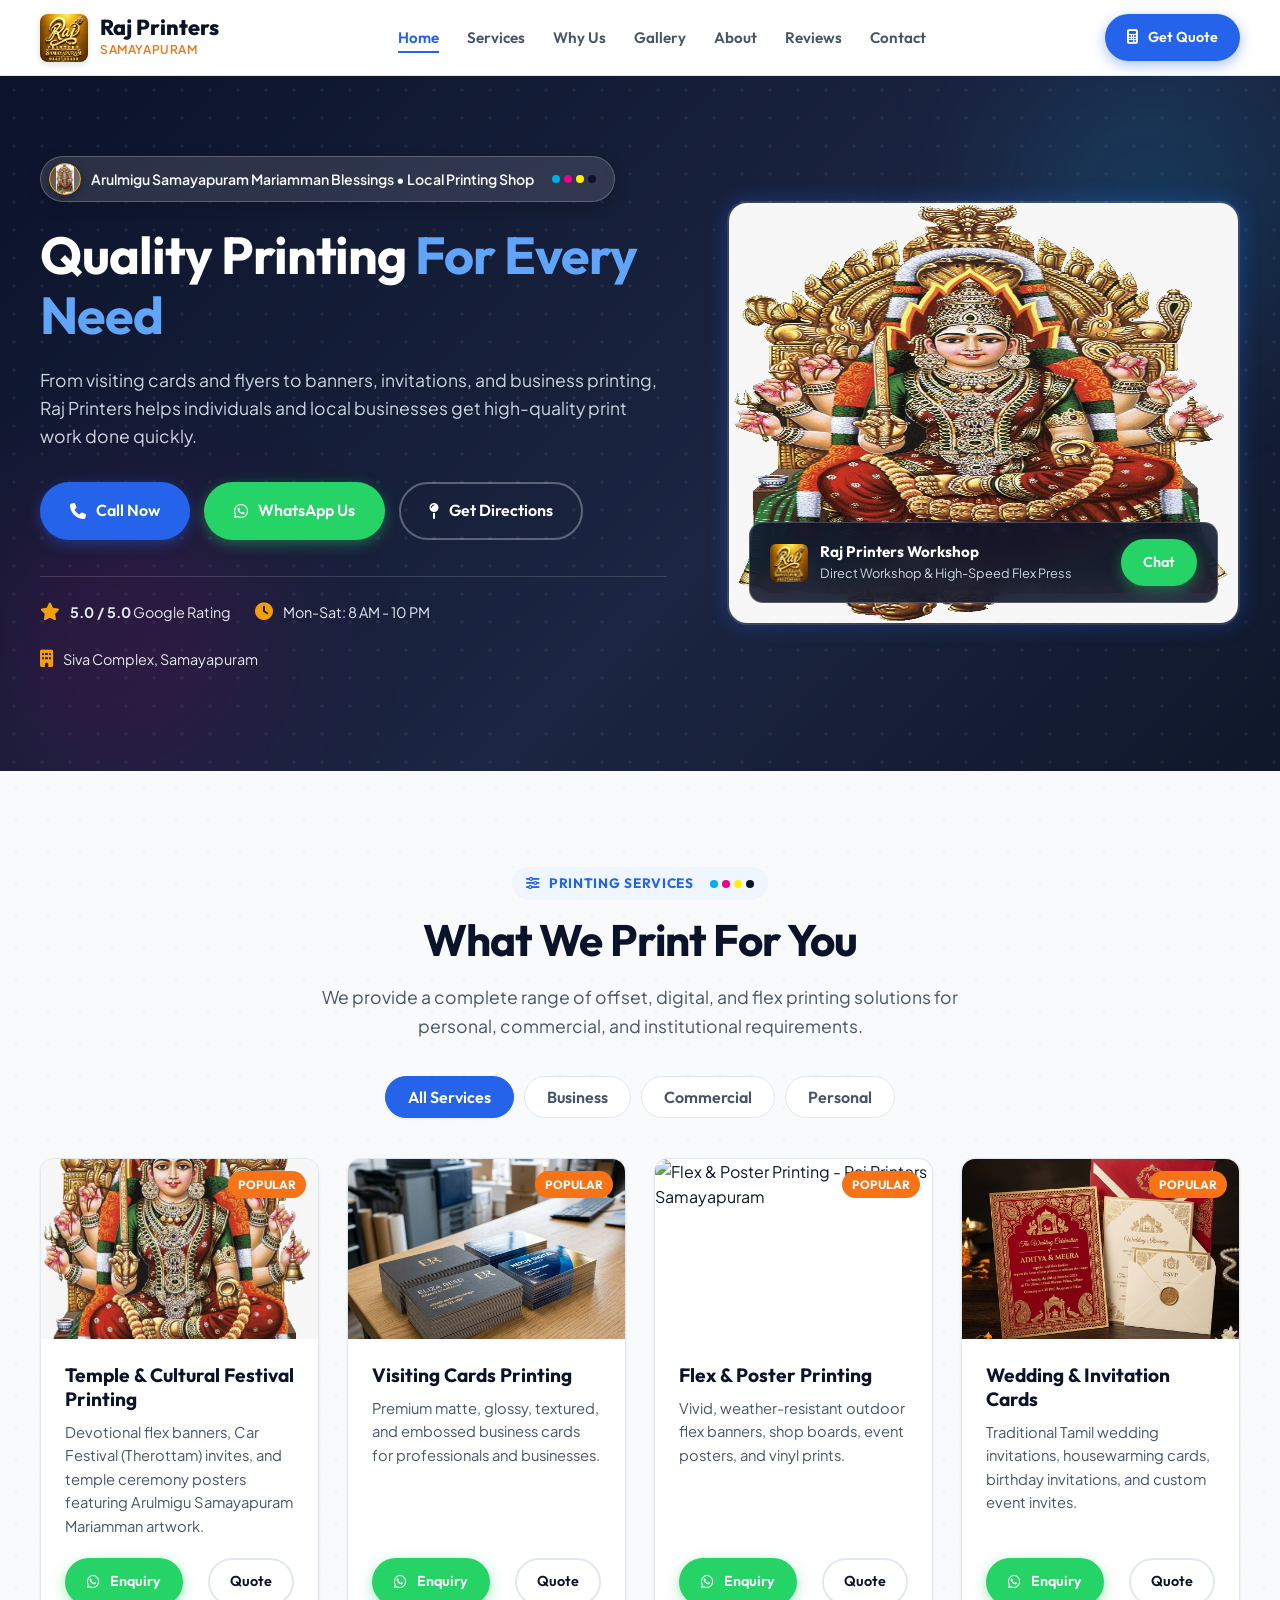
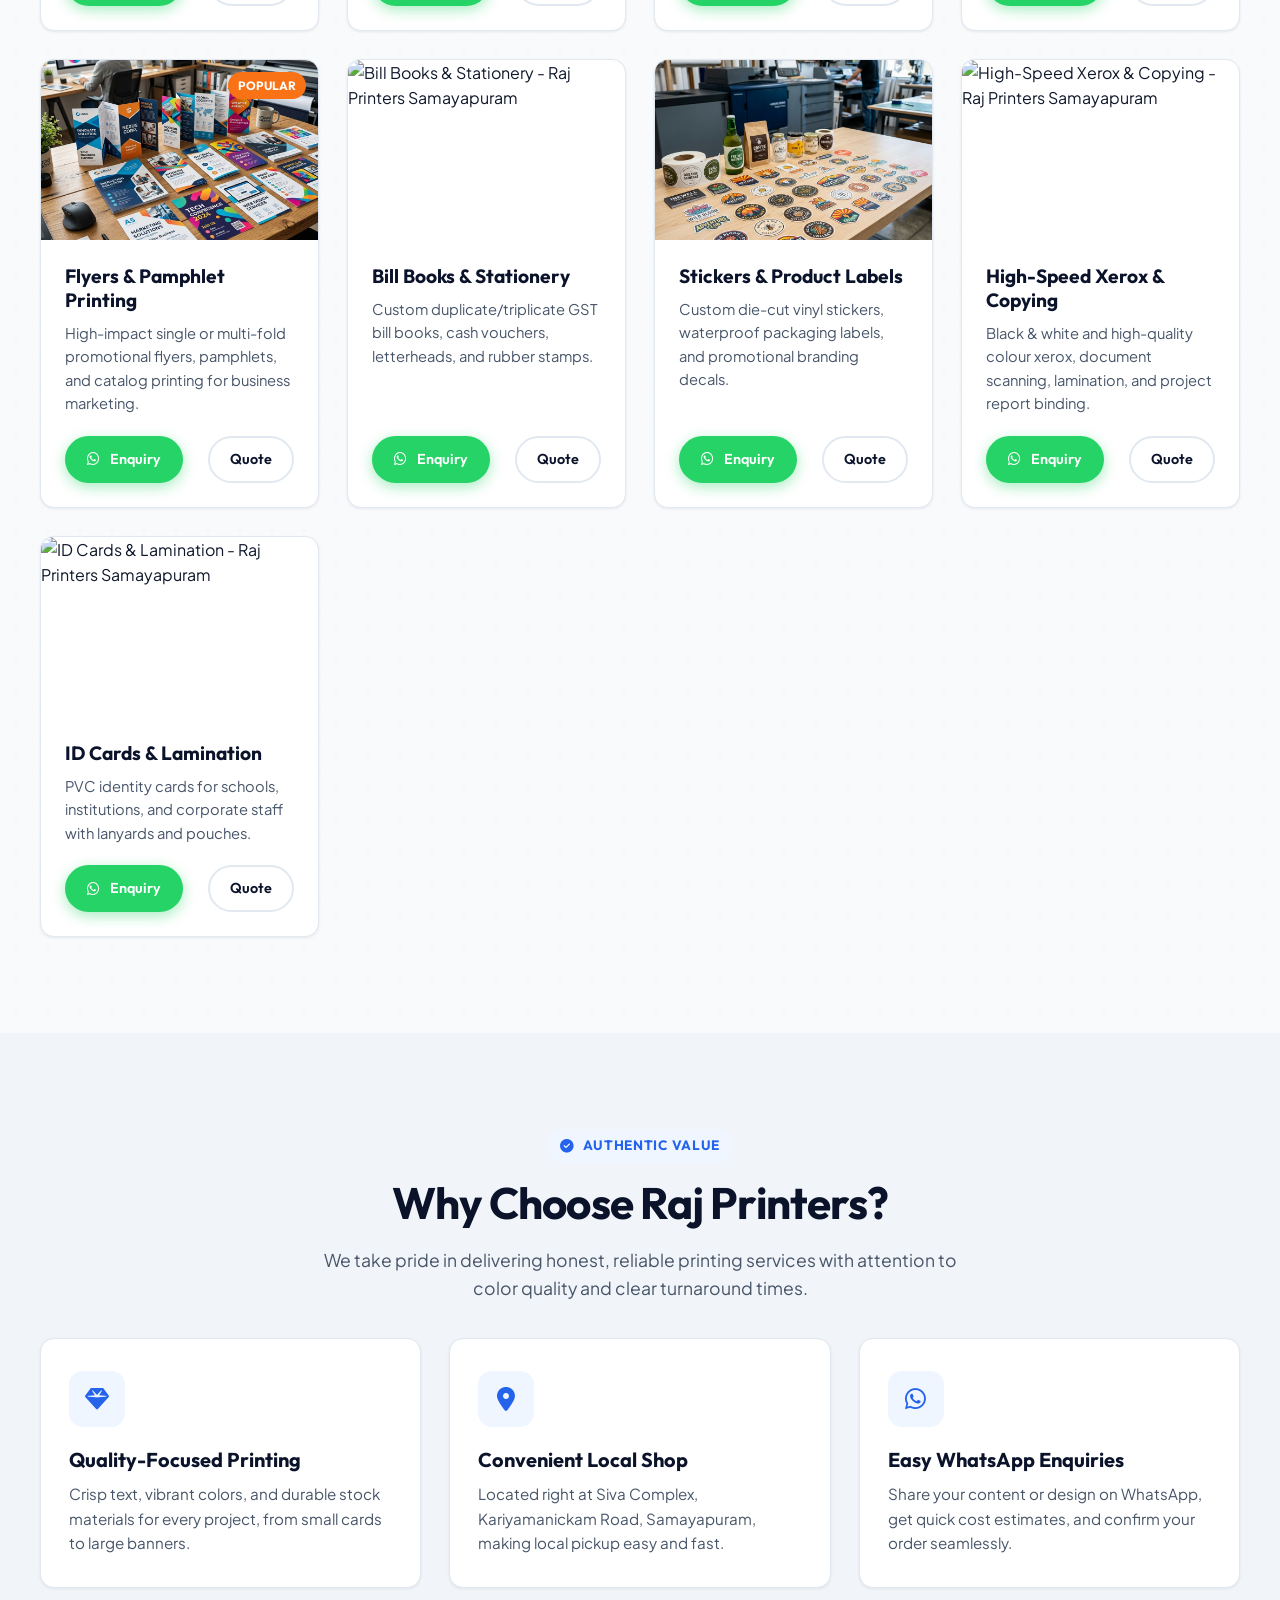
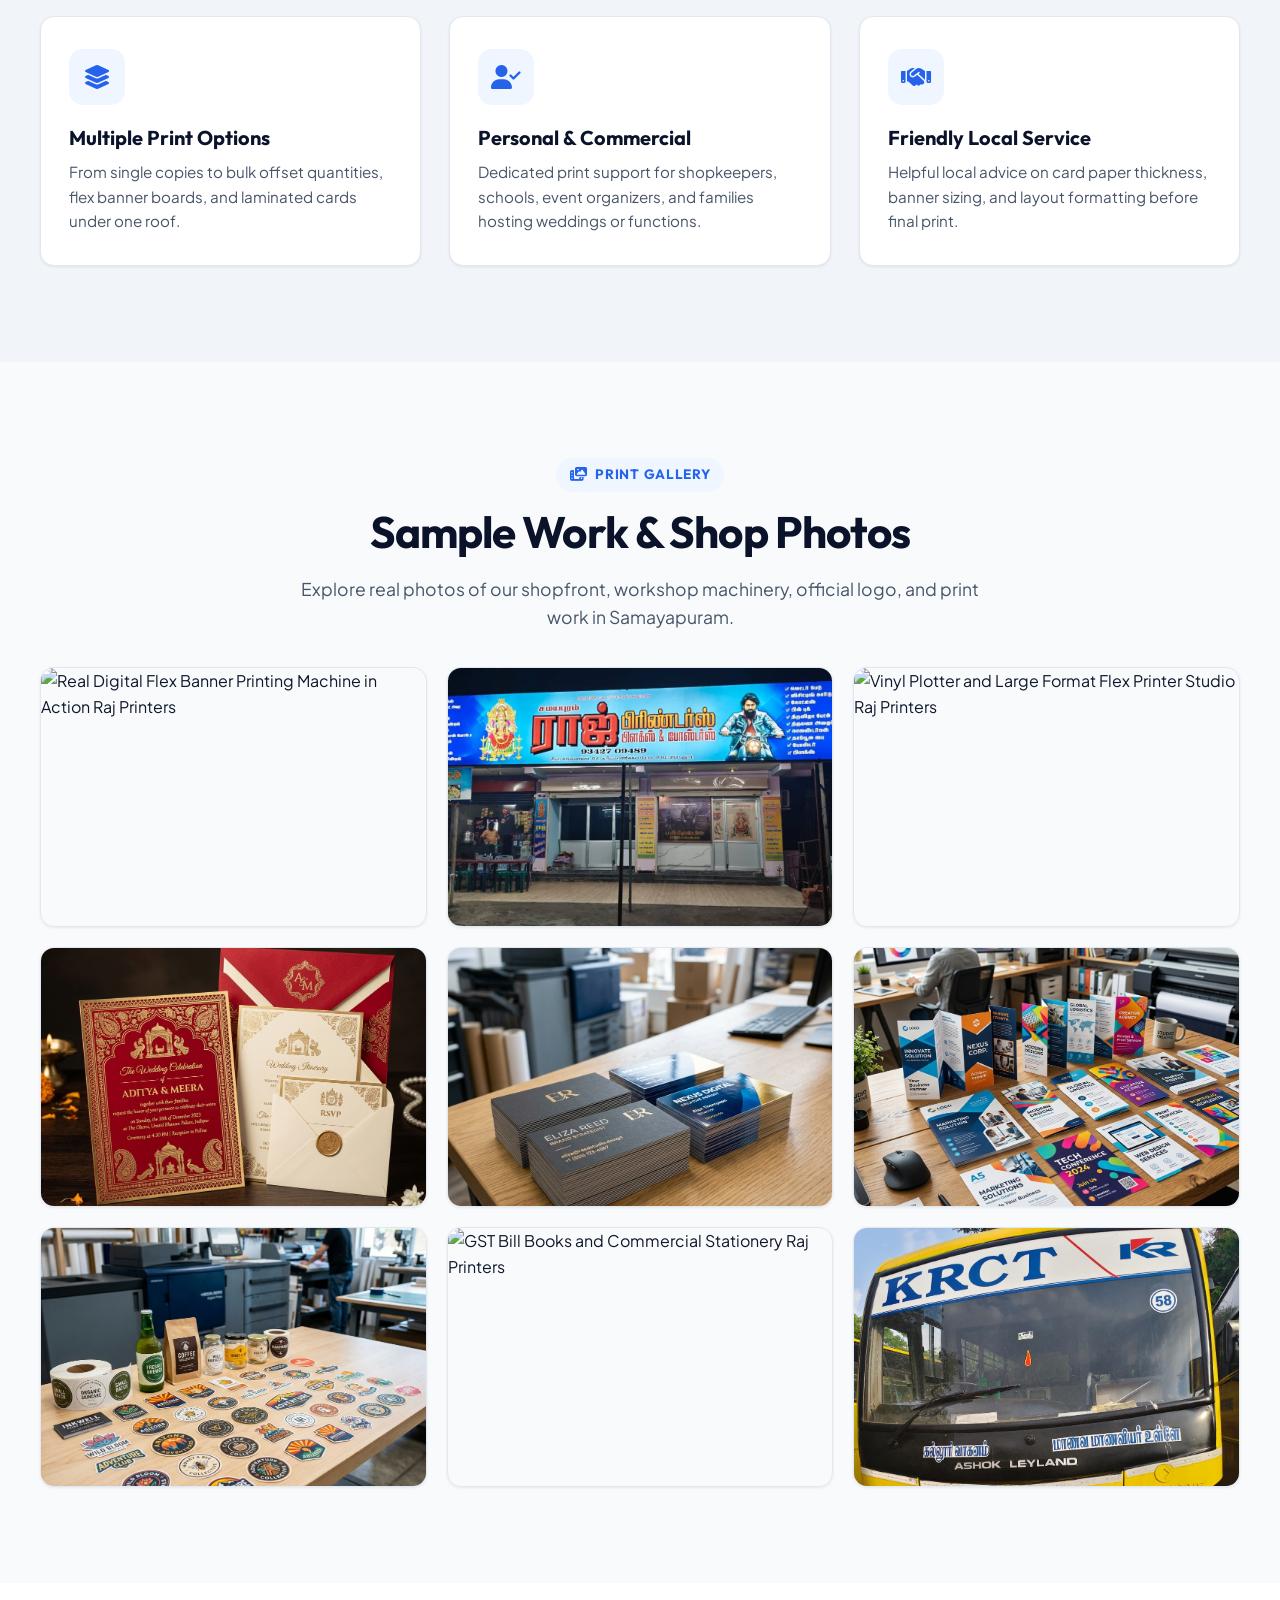
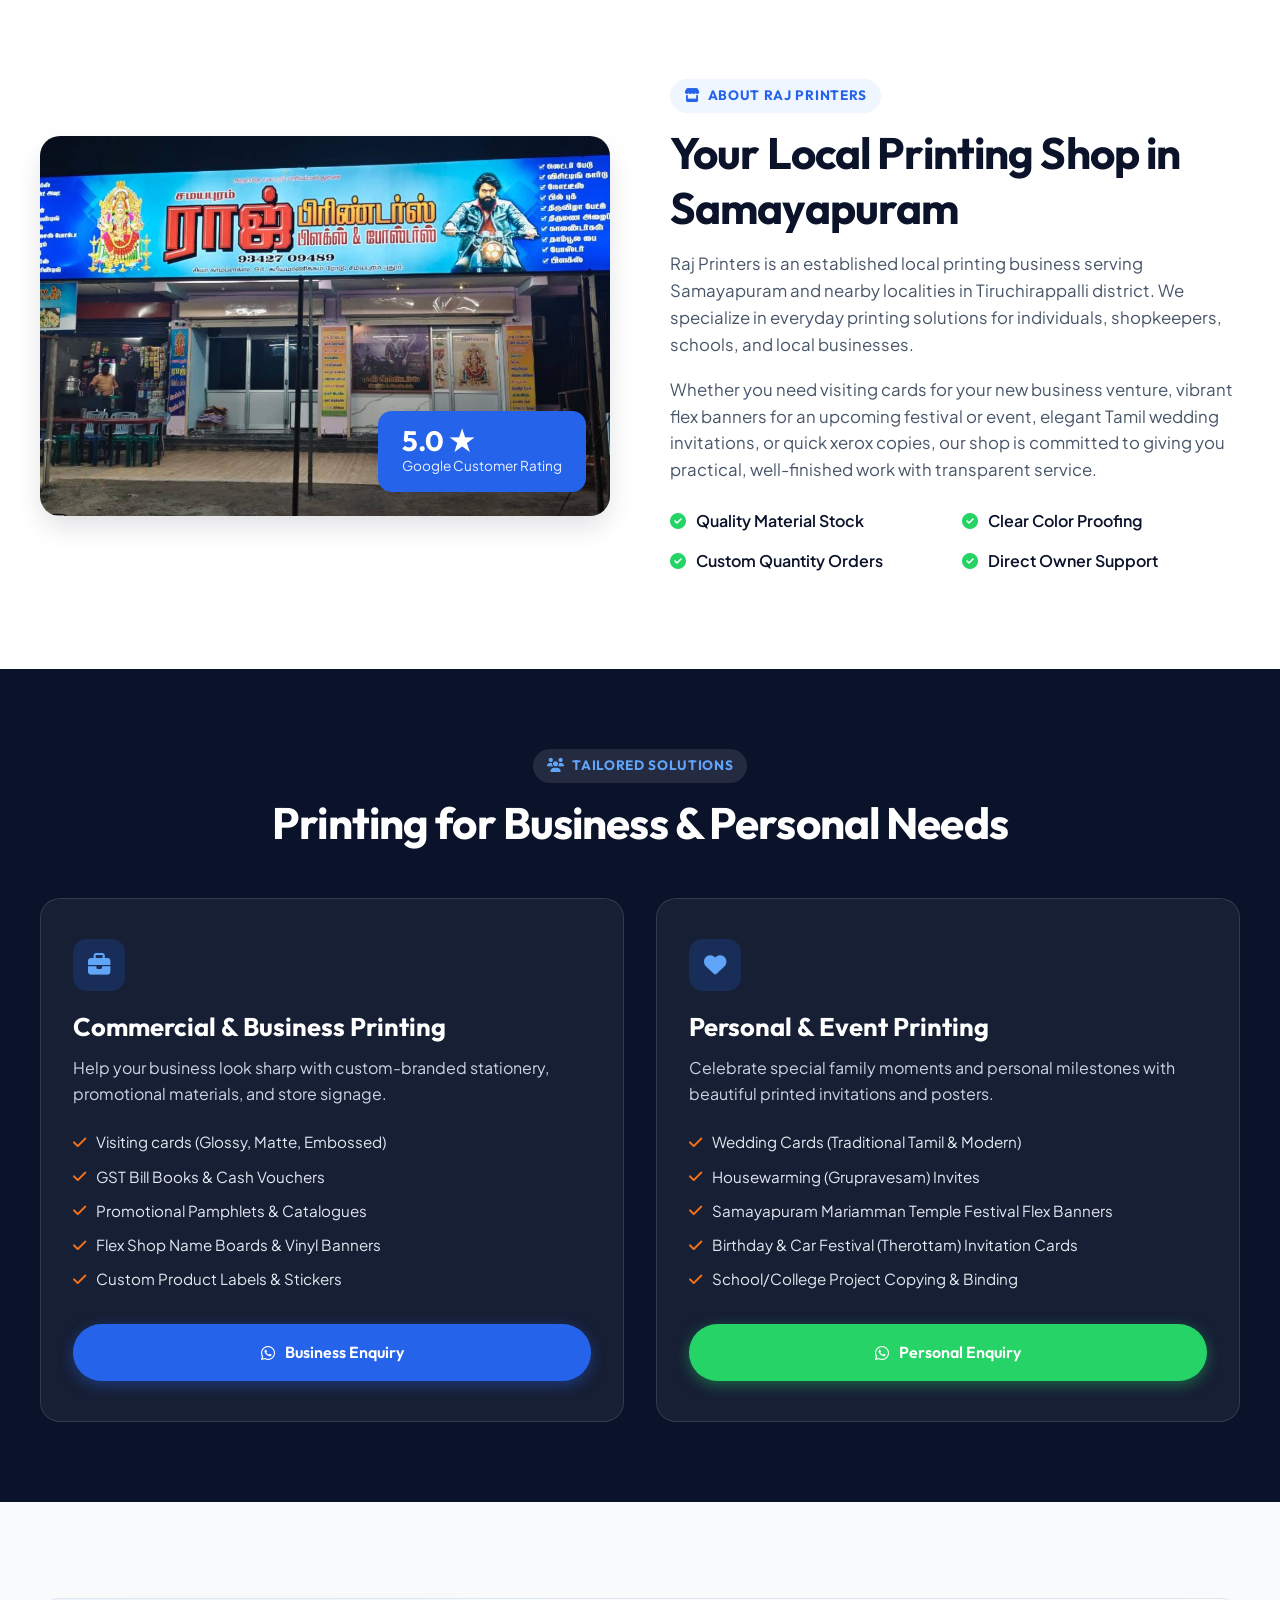
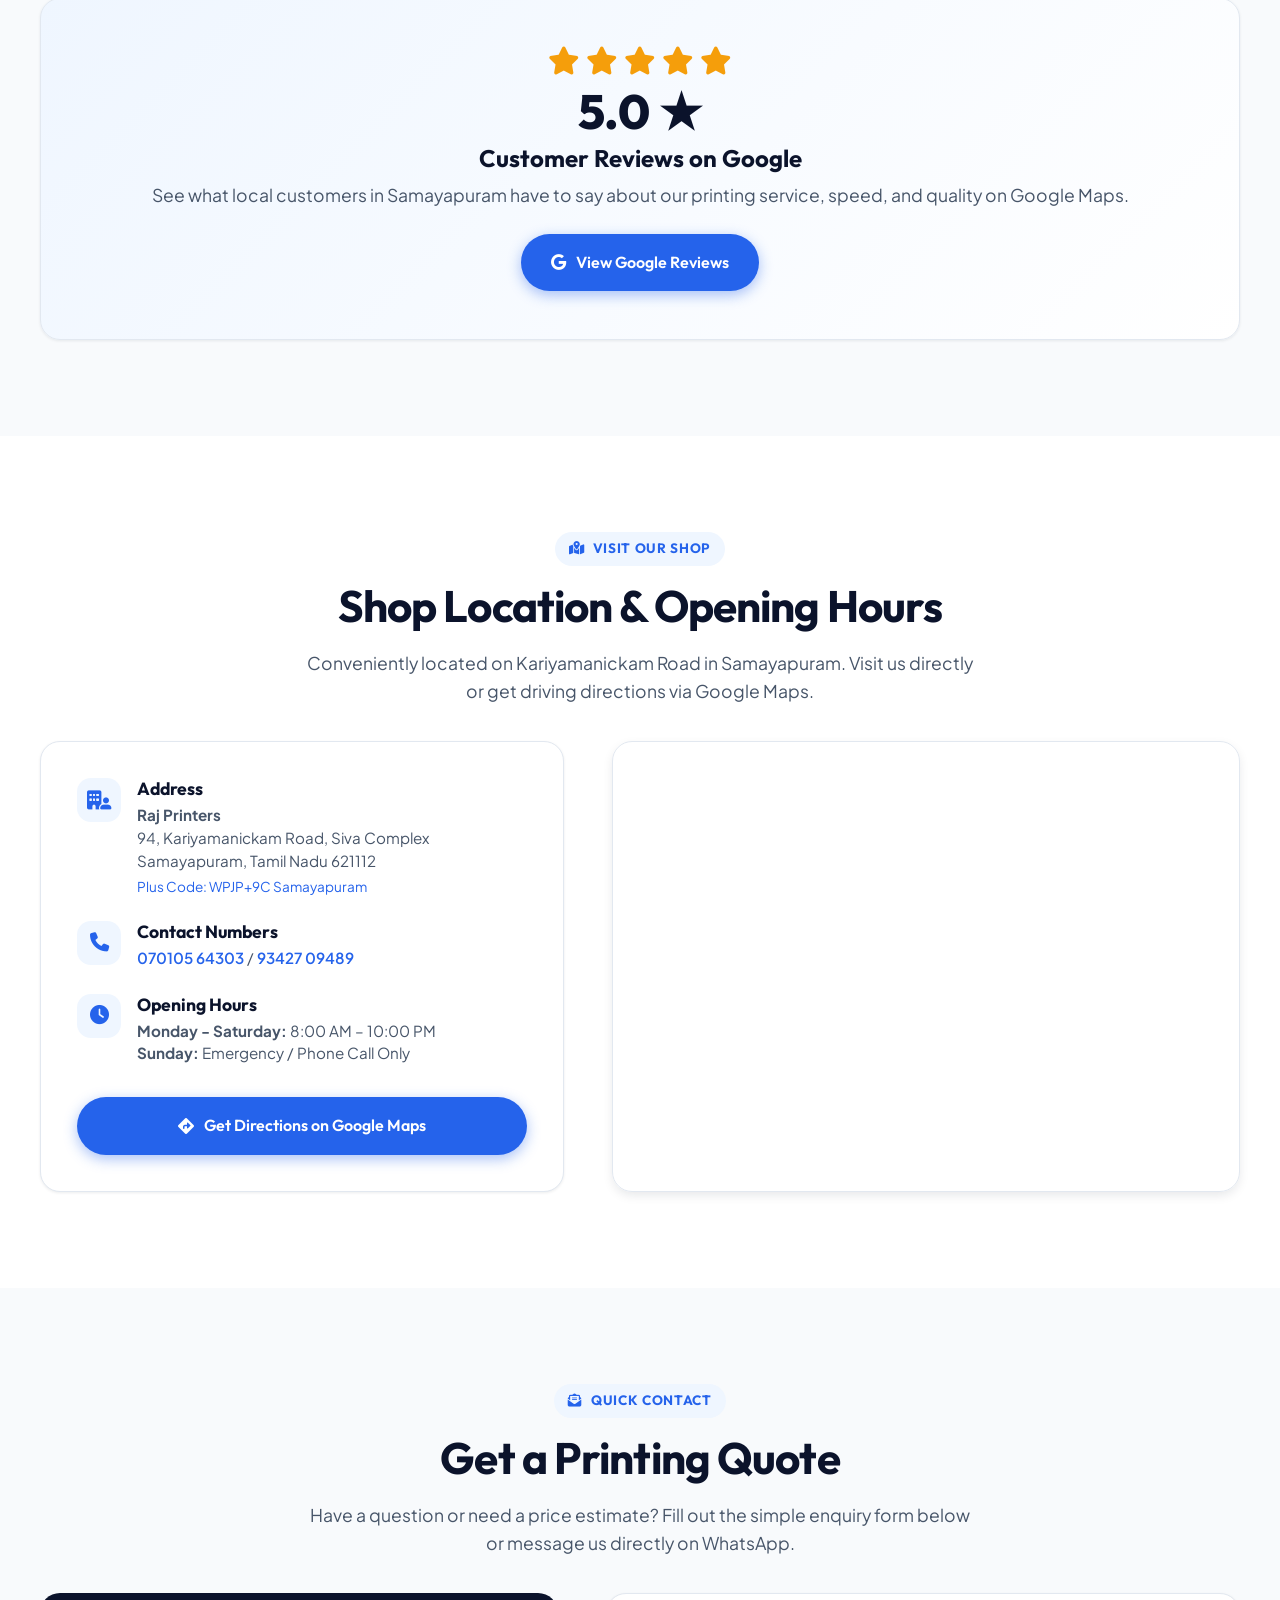
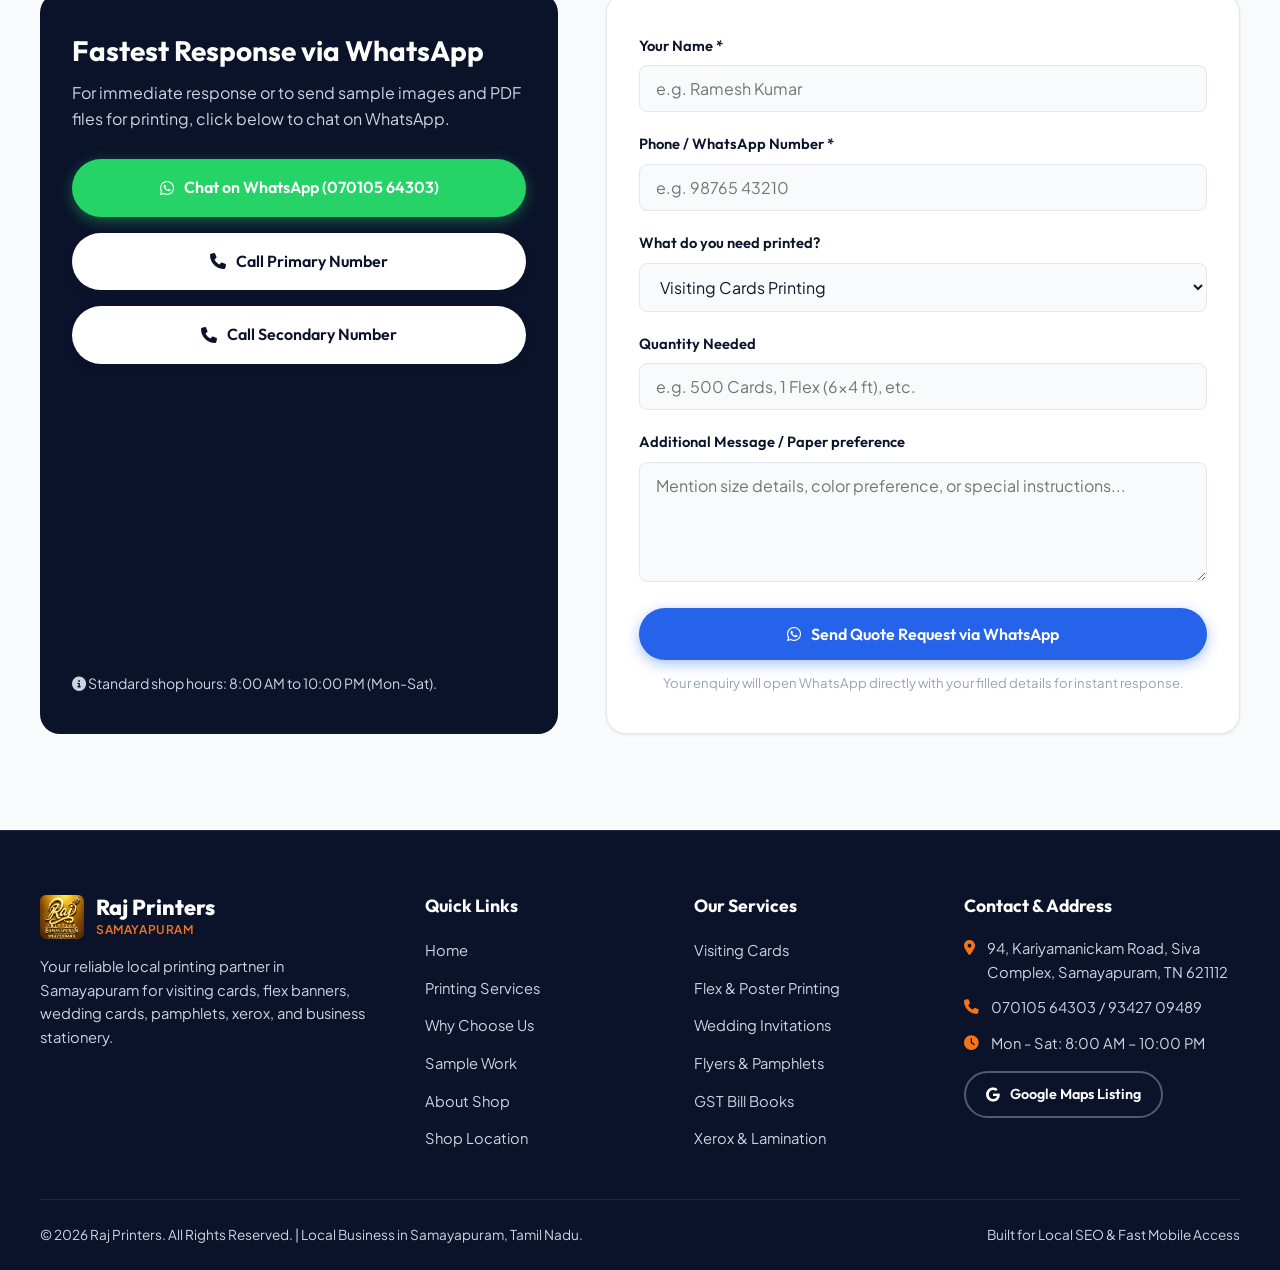
==== commit 96cc7c58: "Improve hero badge deity image aspect ratio & framing with object-fit contain" ====
--- a/index.html
+++ b/index.html
@@ -262,29 +262,17 @@
         <div class="ambient-glow-magenta"></div>
         <div class="container hero-grid" style="position: relative; z-index: 2">
           <div class="hero-content">
-            <div
-              class="hero-badge"
-              style="display: inline-flex; align-items: center; gap: 10px"
-            >
-              <img
-                src="images/mariamman_deity.png"
-                alt="Samayapuram Mariamman"
-                style="
-                  height: 28px;
-                  width: auto;
-                  filter: drop-shadow(0 2px 4px rgba(0, 0, 0, 0.4));
-                "
-              />
-              <span
-                >Arulmigu Samayapuram Mariamman Blessings &bull; Local Printing
-                Shop</span
-              >
-              <span class="cmyk-bar"
-                ><span class="cmyk-dot cmyk-cyan"></span
-                ><span class="cmyk-dot cmyk-magenta"></span
-                ><span class="cmyk-dot cmyk-yellow"></span
-                ><span class="cmyk-dot cmyk-black"></span
-              ></span>
+            <div class="hero-badge">
+              <div class="deity-img-frame">
+                <img src="images/mariamman_deity.png" alt="Arulmigu Samayapuram Mariamman">
+              </div>
+              <span>Arulmigu Samayapuram Mariamman Blessings &bull; Local Printing Shop</span>
+              <span class="cmyk-bar">
+                <span class="cmyk-dot cmyk-cyan"></span>
+                <span class="cmyk-dot cmyk-magenta"></span>
+                <span class="cmyk-dot cmyk-yellow"></span>
+                <span class="cmyk-dot cmyk-black"></span>
+              </span>
             </div>
             <h1 class="hero-title">
               Quality Printing <span>For Every Need</span>
@@ -335,8 +323,8 @@
 
           <div class="hero-image-wrapper">
             <img
-              src="images/real_flex_printing_in_action.png"
-              alt="Raj Printers High Speed Flex Printing Machine Samayapuram"
+              src="images/mariamman_deity.png"
+              alt="Deity Mariamman Welcome to Raj Printers"
             />
             <div class="hero-floating-card">
               <div class="floating-card-info">
@@ -601,7 +589,7 @@
             <!-- 9. KCRT -->
             <div class="gallery-item">
               <img
-                src="images/KCRT.png"
+                src="images/KRCT.jpeg"
                 alt="KCRT Project Work Sample Raj Printers"
               />
               <div class="gallery-overlay">
--- a/css/styles.css
+++ b/css/styles.css
@@ -557,16 +557,39 @@
 .hero-badge {
   display: inline-flex;
   align-items: center;
-  gap: 8px;
-  background: rgba(255, 255, 255, 0.1);
-  border: 1px solid rgba(255, 255, 255, 0.2);
-  backdrop-filter: blur(10px);
-  padding: 6px 16px;
+  gap: 10px;
+  background: rgba(255, 255, 255, 0.12);
+  border: 1px solid rgba(255, 255, 255, 0.22);
+  backdrop-filter: blur(12px);
+  -webkit-backdrop-filter: blur(12px);
+  padding: 6px 18px 6px 8px;
   border-radius: var(--radius-pill);
   font-size: 0.88rem;
-  font-weight: 500;
-  color: #e2e8f0;
-  margin-bottom: 20px;
+  font-weight: 600;
+  color: #f8fafc;
+  margin-bottom: 24px;
+  box-shadow: 0 4px 16px rgba(0, 0, 0, 0.2);
+}
+
+.deity-img-frame {
+  width: 32px;
+  height: 32px;
+  border-radius: 50%;
+  background: linear-gradient(135deg, rgba(245, 158, 11, 0.25) 0%, rgba(255, 255, 255, 0.35) 100%);
+  display: flex;
+  align-items: center;
+  justify-content: center;
+  overflow: hidden;
+  flex-shrink: 0;
+  border: 1.5px solid var(--clr-gold);
+  box-shadow: 0 2px 8px rgba(0, 0, 0, 0.3);
+}
+
+.deity-img-frame img {
+  width: 100%;
+  height: 100%;
+  object-fit: contain;
+  object-position: center;
 }
 
 .hero-badge i {
@@ -639,7 +662,7 @@
 .hero-image-wrapper img {
   width: 100%;
   height: 420px;
-  object-fit: cover;
+  object-fit: fill;
   transition: transform 0.5s ease;
 }
 
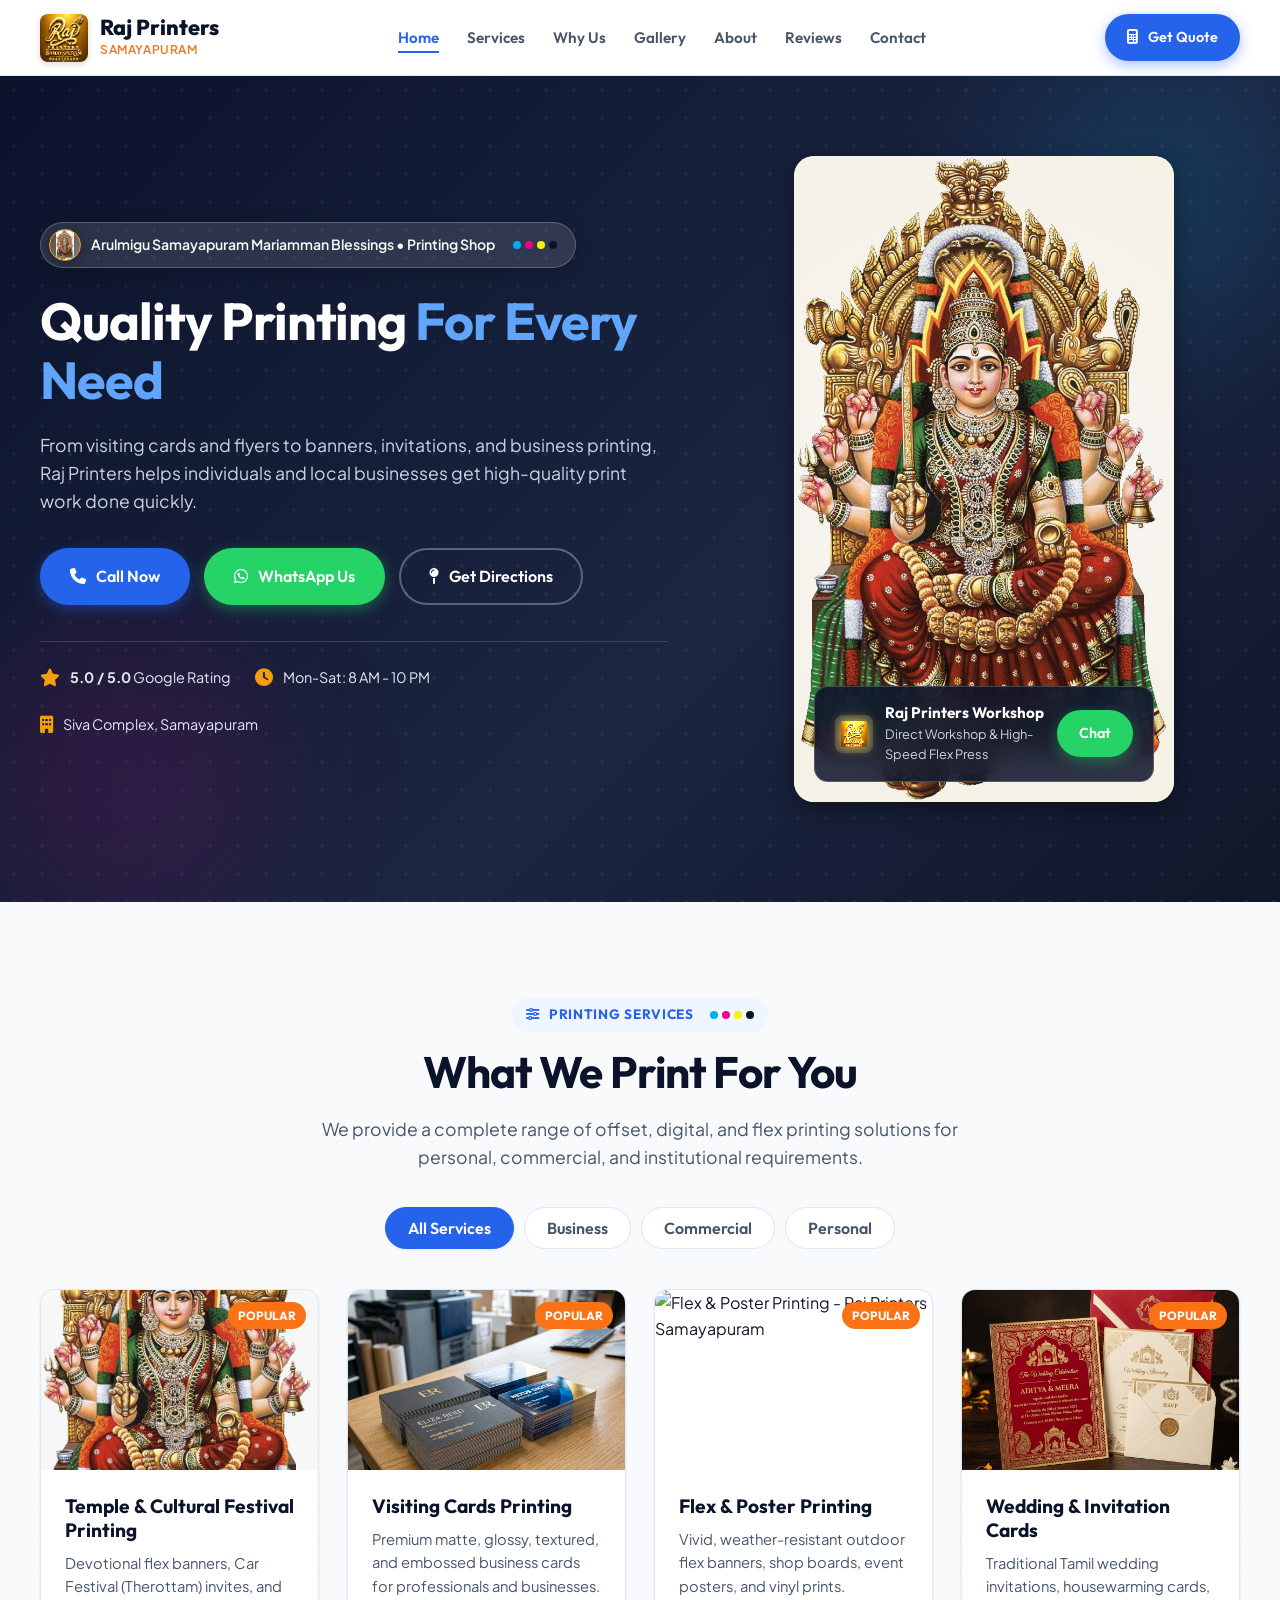
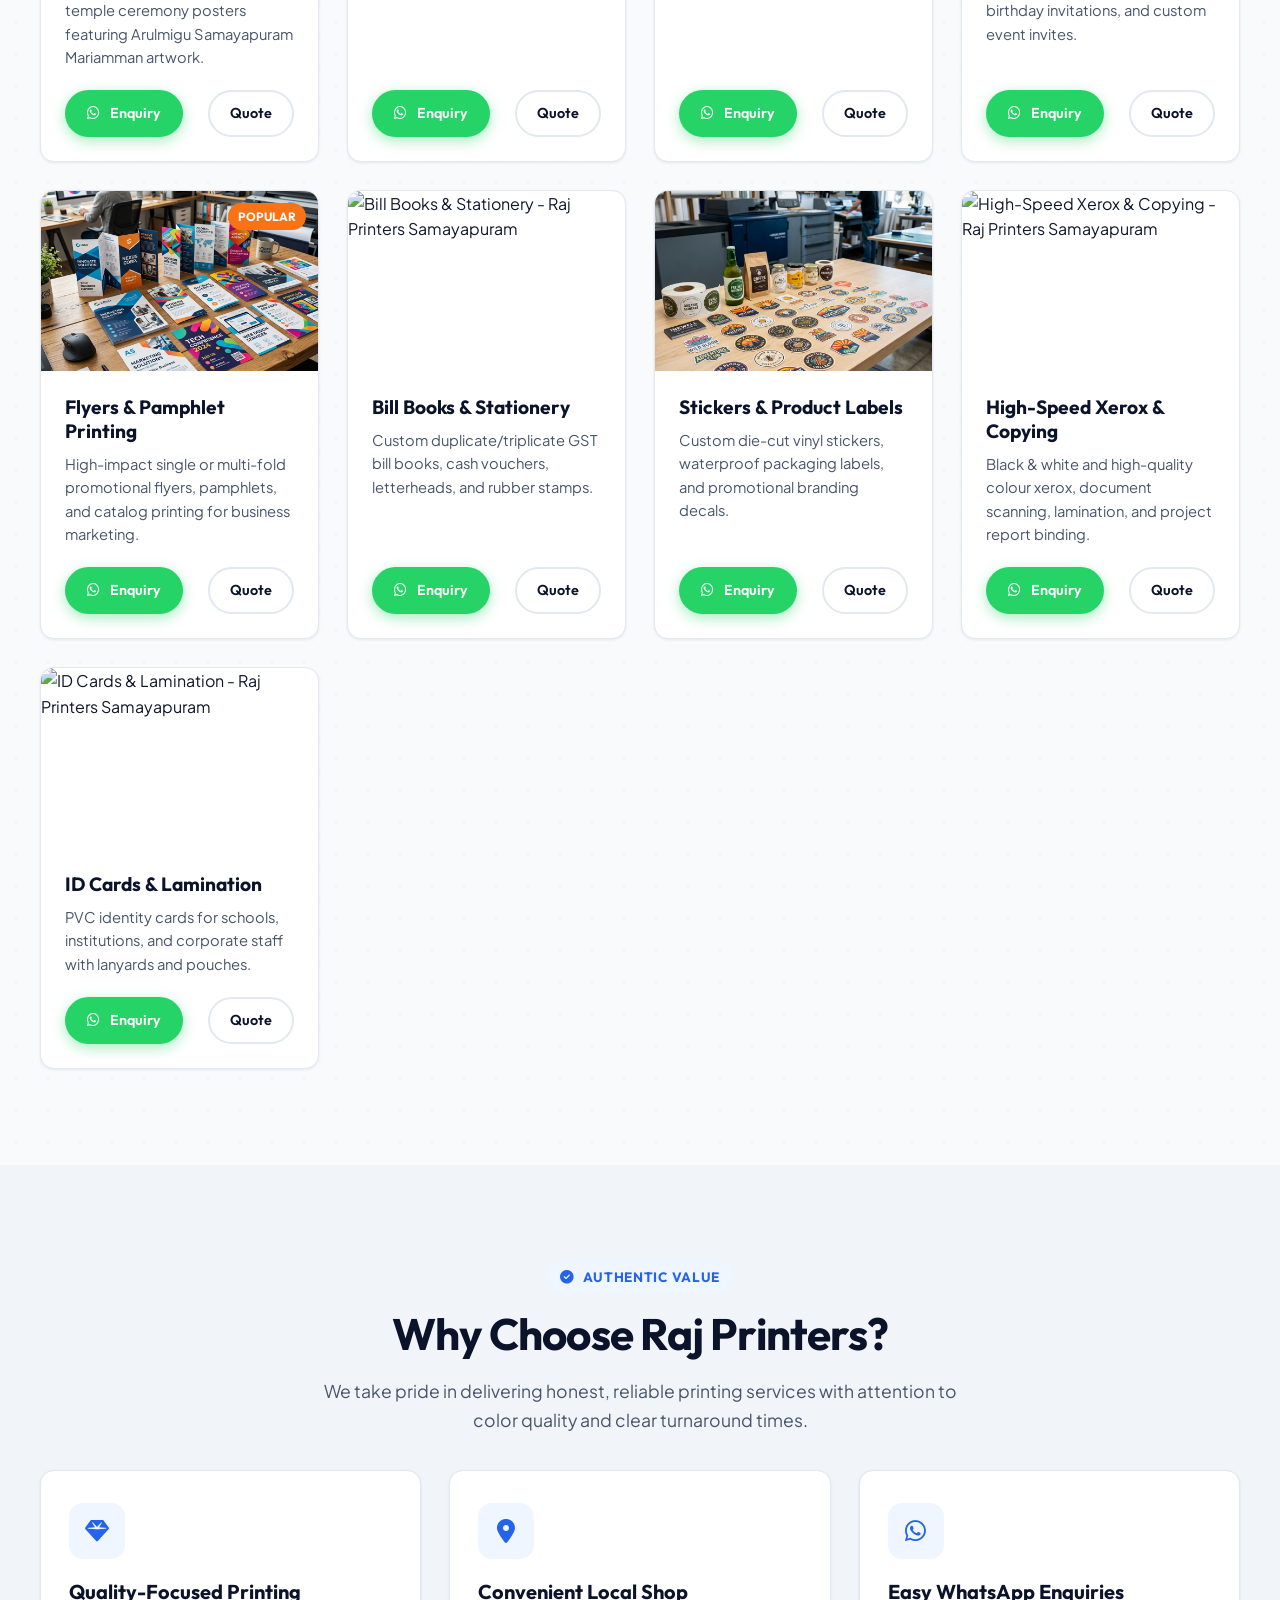
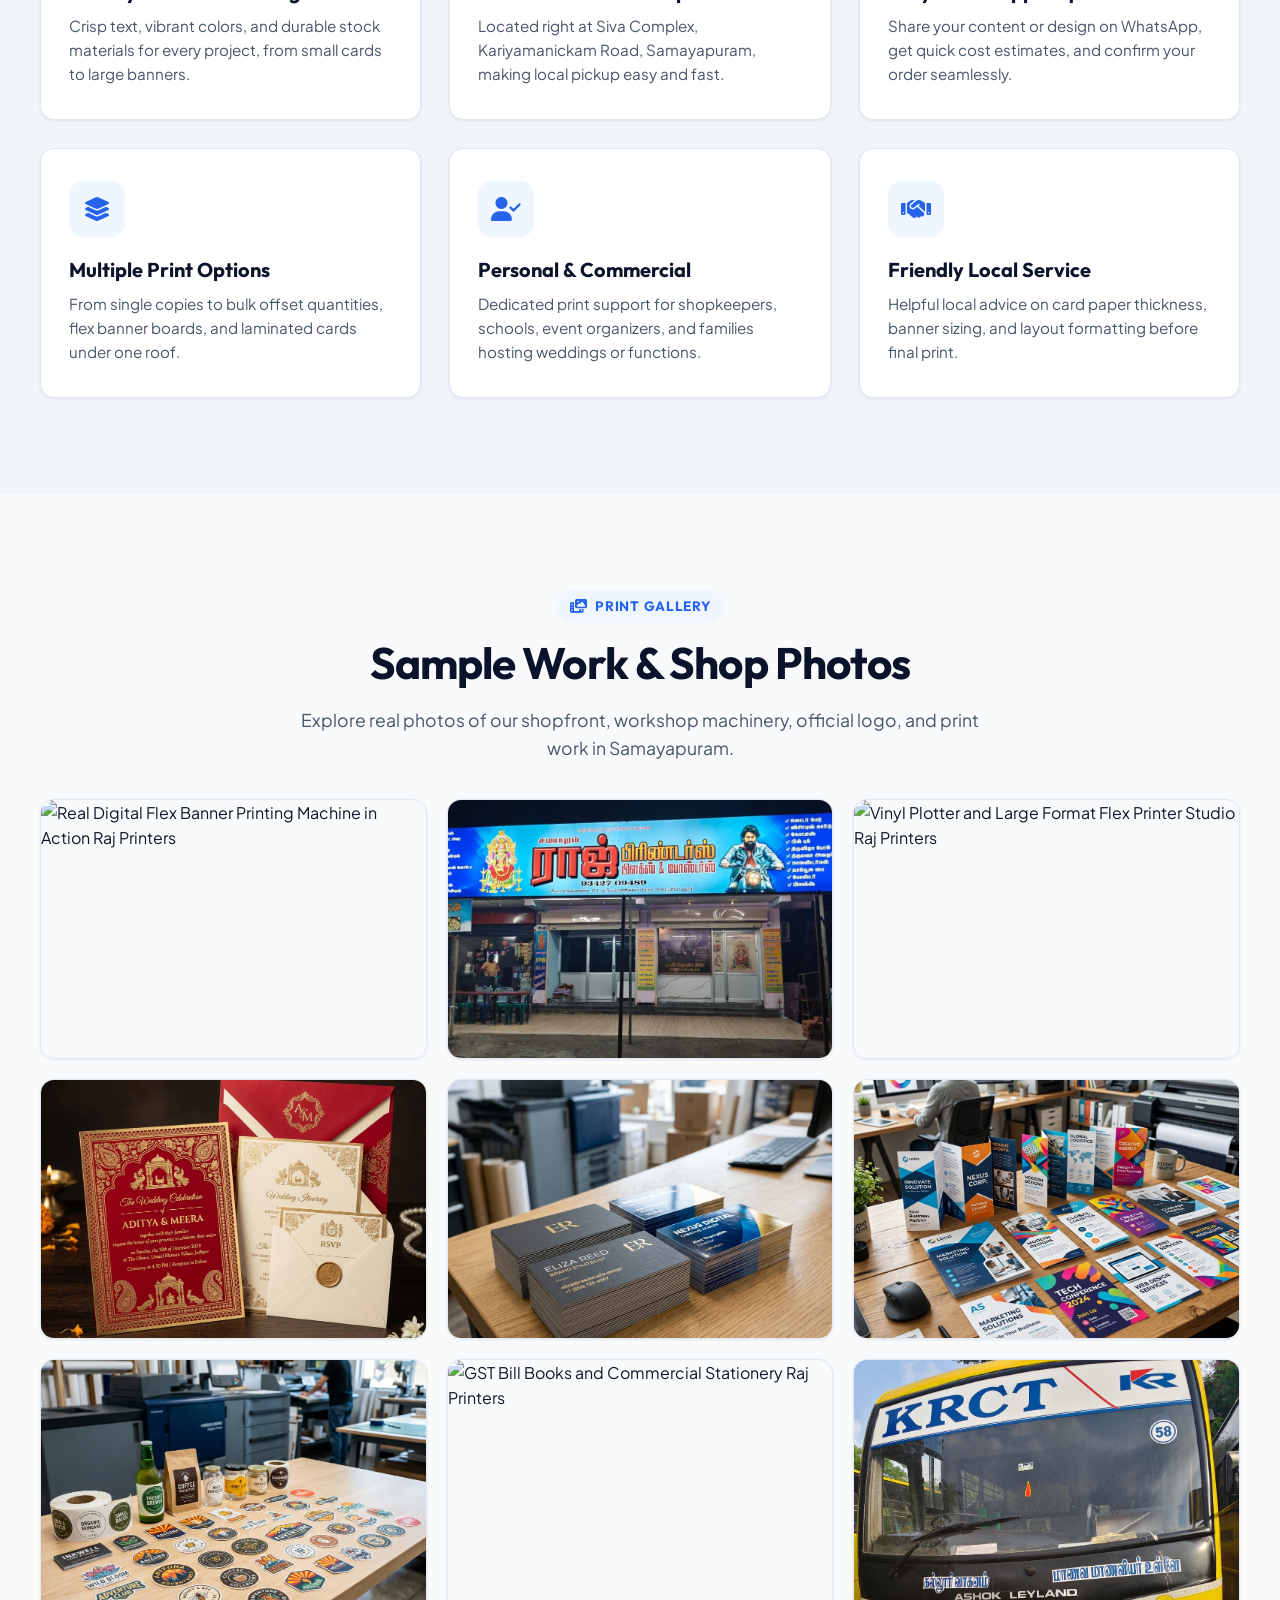
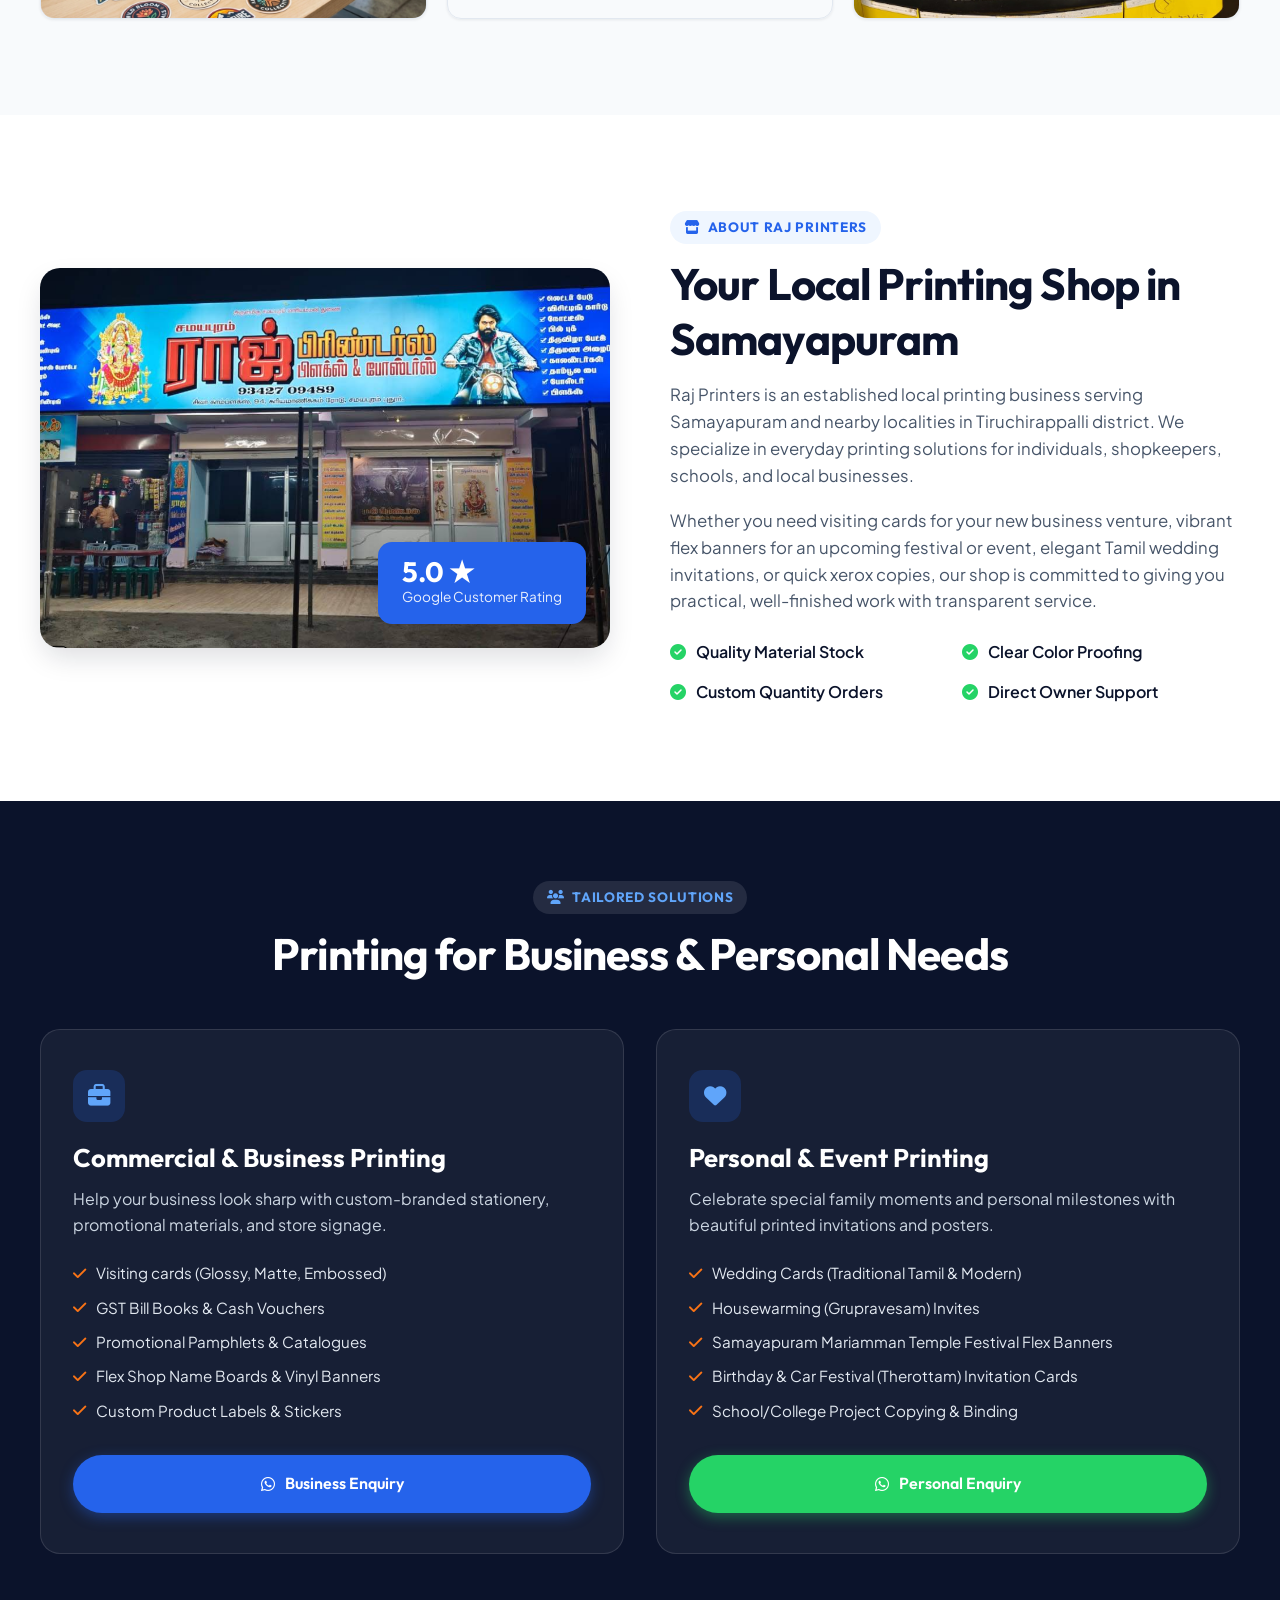
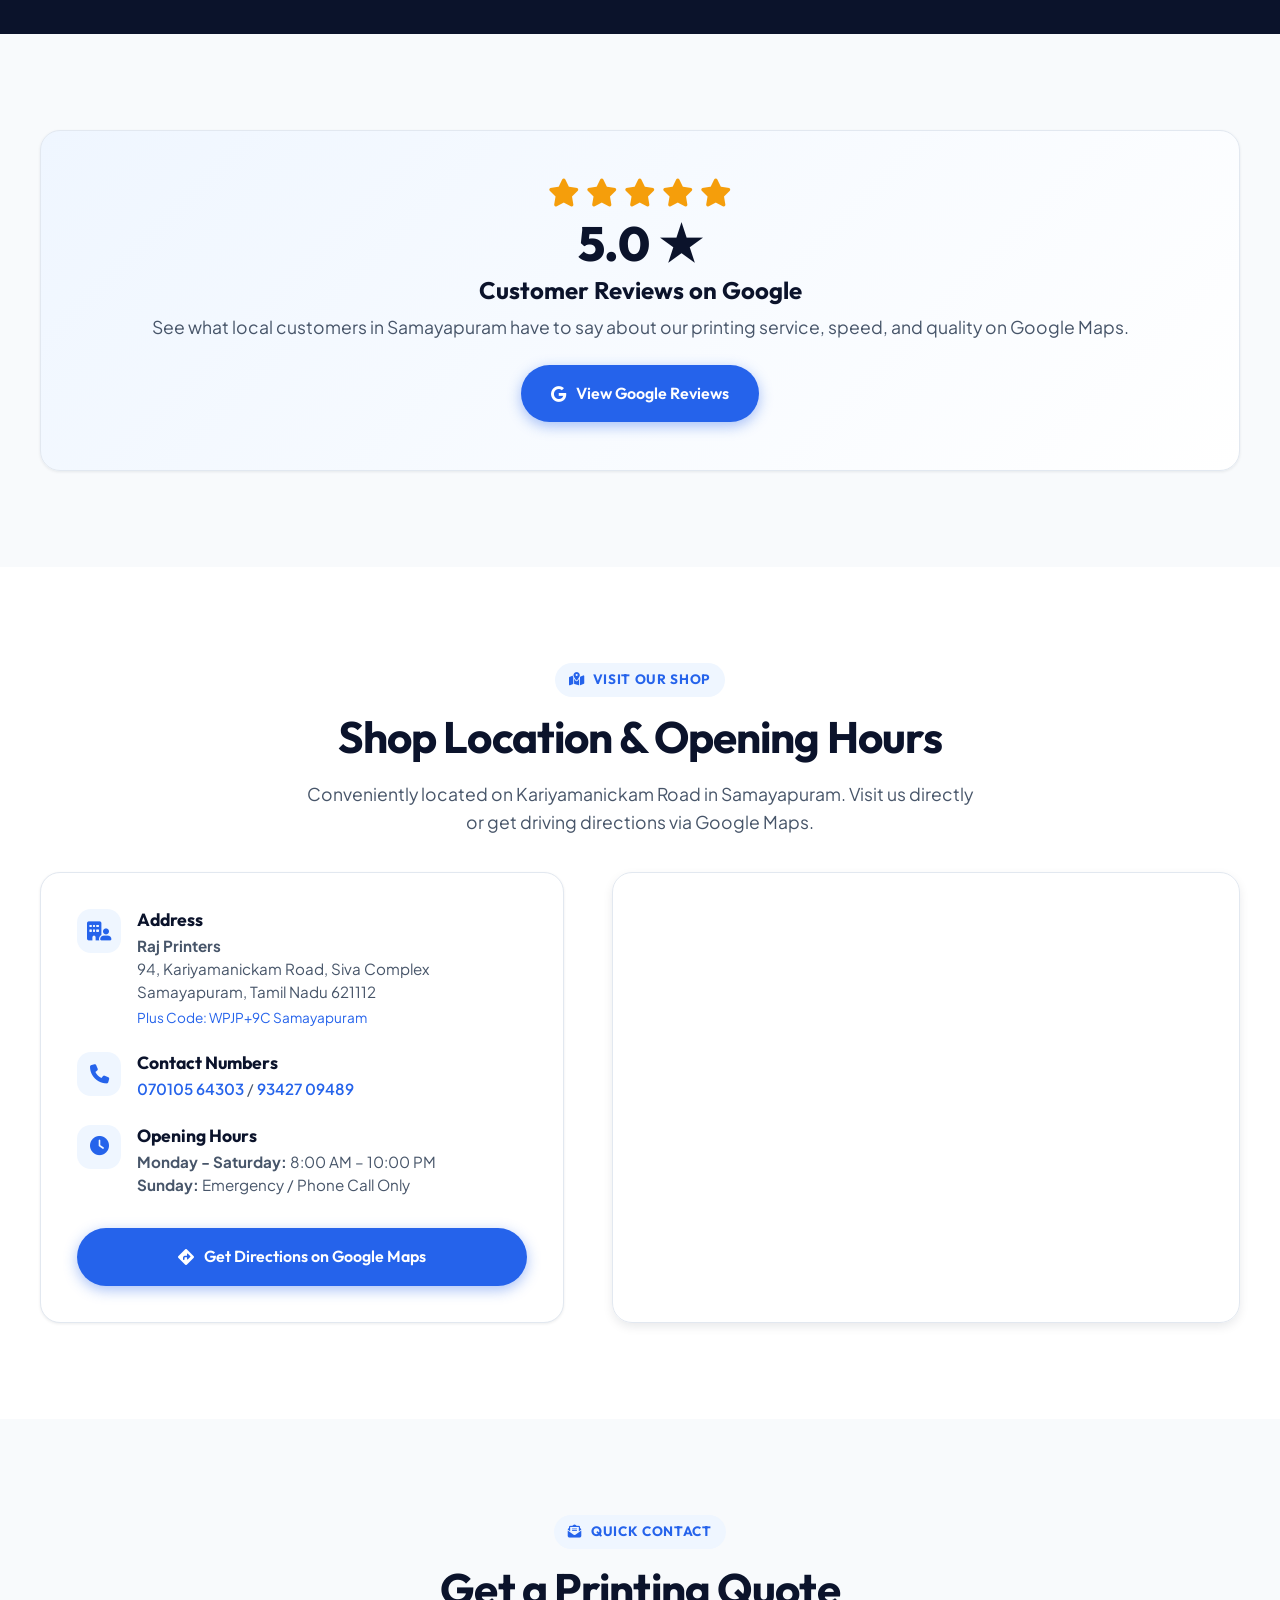
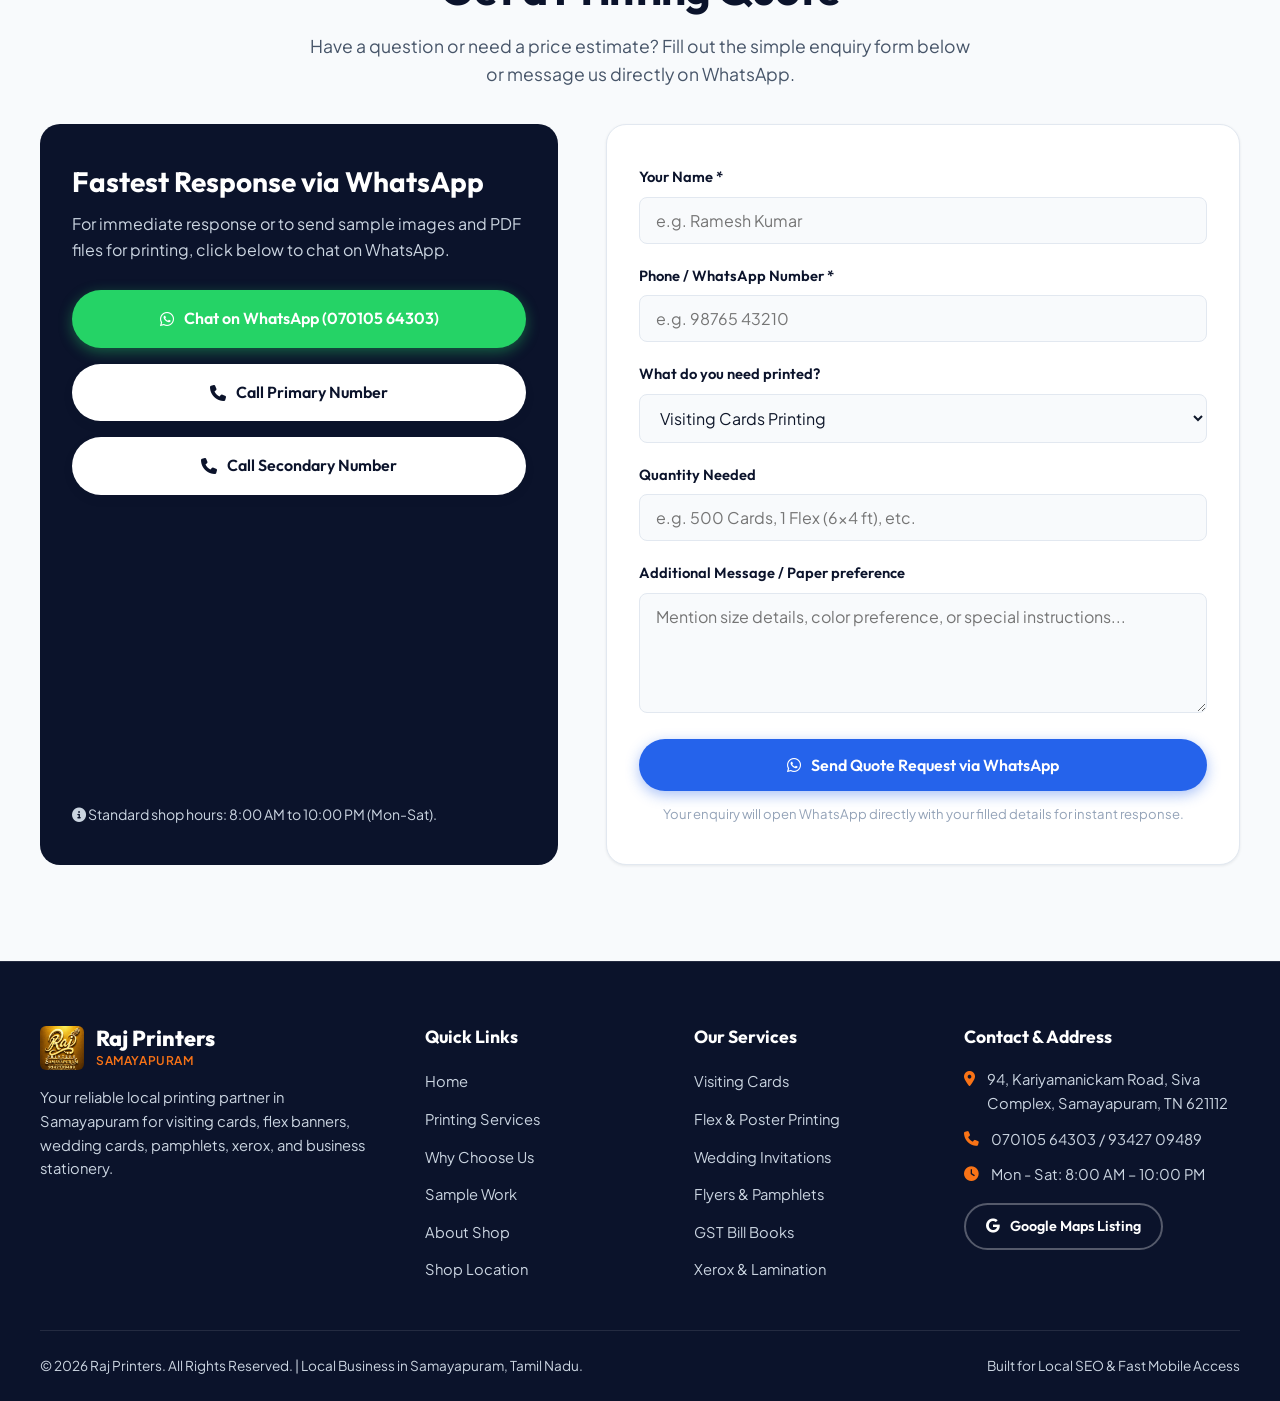
==== commit 111beab9: "Update hero section: Add glowing blue border, improve deity image display, adjust logo brightness" ====
--- a/index.html
+++ b/index.html
@@ -264,9 +264,15 @@
           <div class="hero-content">
             <div class="hero-badge">
               <div class="deity-img-frame">
-                <img src="images/mariamman_deity.png" alt="Arulmigu Samayapuram Mariamman">
-              </div>
-              <span>Arulmigu Samayapuram Mariamman Blessings &bull; Local Printing Shop</span>
+                <img
+                  src="images/mariamman_deity.png"
+                  alt="Arulmigu Samayapuram Mariamman"
+                />
+              </div>
+              <span
+                >Arulmigu Samayapuram Mariamman Blessings &bull; Printing
+                Shop</span
+              >
               <span class="cmyk-bar">
                 <span class="cmyk-dot cmyk-cyan"></span>
                 <span class="cmyk-dot cmyk-magenta"></span>
@@ -325,13 +331,22 @@
             <img
               src="images/mariamman_deity.png"
               alt="Deity Mariamman Welcome to Raj Printers"
+              style="border: none; outline: none; box-shadow: none"
             />
             <div class="hero-floating-card">
               <div class="floating-card-info">
                 <img
                   src="images/brand_logo_gold.png"
                   alt="Raj Printers Gold Emblem"
-                  style="height: 38px; width: auto; border-radius: 6px"
+                  style="
+                    height: 38px;
+                    width: auto;
+                    border-radius: 8px;
+                    filter: brightness(1.6)
+                      drop-shadow(0 0 5px rgba(255, 215, 0, 0.8));
+                    background: rgba(255, 255, 255, 0.15);
+                    padding: 6px;
+                  "
                 />
                 <div class="floating-text">
                   <h4>Raj Printers Workshop</h4>
--- a/css/styles.css
+++ b/css/styles.css
@@ -652,20 +652,34 @@
 }
 
 .hero-image-wrapper {
+  background: radial-gradient(circle at center, #ffffff 0%, #fef9ed 100%);
+  border-radius: 20px;
+  box-shadow: 0 8px 24px rgba(0, 0, 0, 0.4);
+  overflow: hidden;
   position: relative;
-  border-radius: var(--radius-lg);
-  overflow: hidden;
-  box-shadow: var(--shadow-glow);
-  border: 2px solid rgba(255, 255, 255, 0.15);
-}
-
+  
+  /* THIS is the magic line. Lower this number to make the whole thing smaller! */
+  max-width: 380px; /* Try 380px, 350px, or 300px until you like the size */
+  
+  width: 100%; 
+  height: fit-content; 
+  margin: 0 auto; 
+}
+
+/* Keep your current CSS for the main image */
 .hero-image-wrapper img {
-  width: 100%;
-  height: 420px;
-  object-fit: fill;
-  transition: transform 0.5s ease;
-}
-
+  width: 100%; 
+  height: auto; 
+  display: block;
+  mix-blend-mode: multiply; 
+}
+
+/* ADD THIS to fix the tiny logo inside the card */
+.hero-image-wrapper div img {
+  mix-blend-mode: normal !important; /* Stops it from turning black */
+  width: auto !important; /* Stops it from stretching */
+  max-width: 100%; 
+}
 .hero-image-wrapper:hover img {
   transform: scale(1.03);
 }
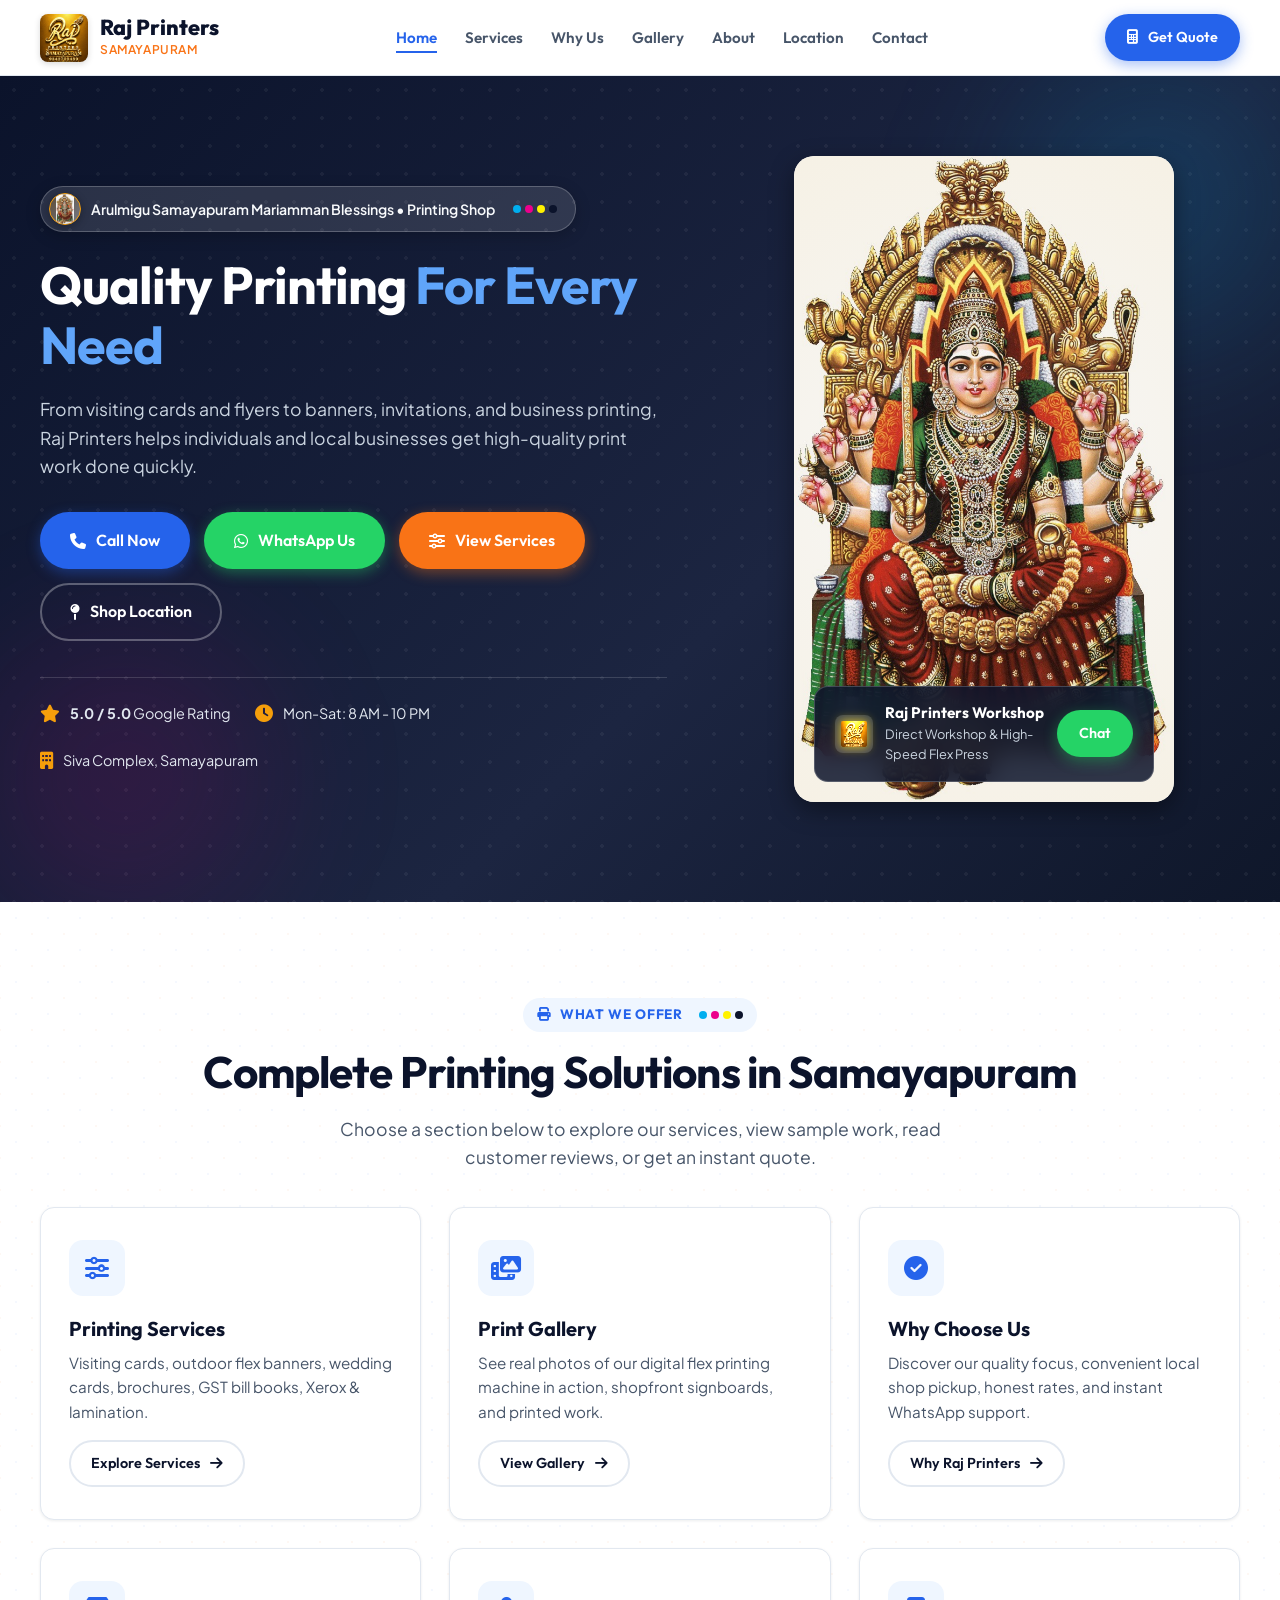
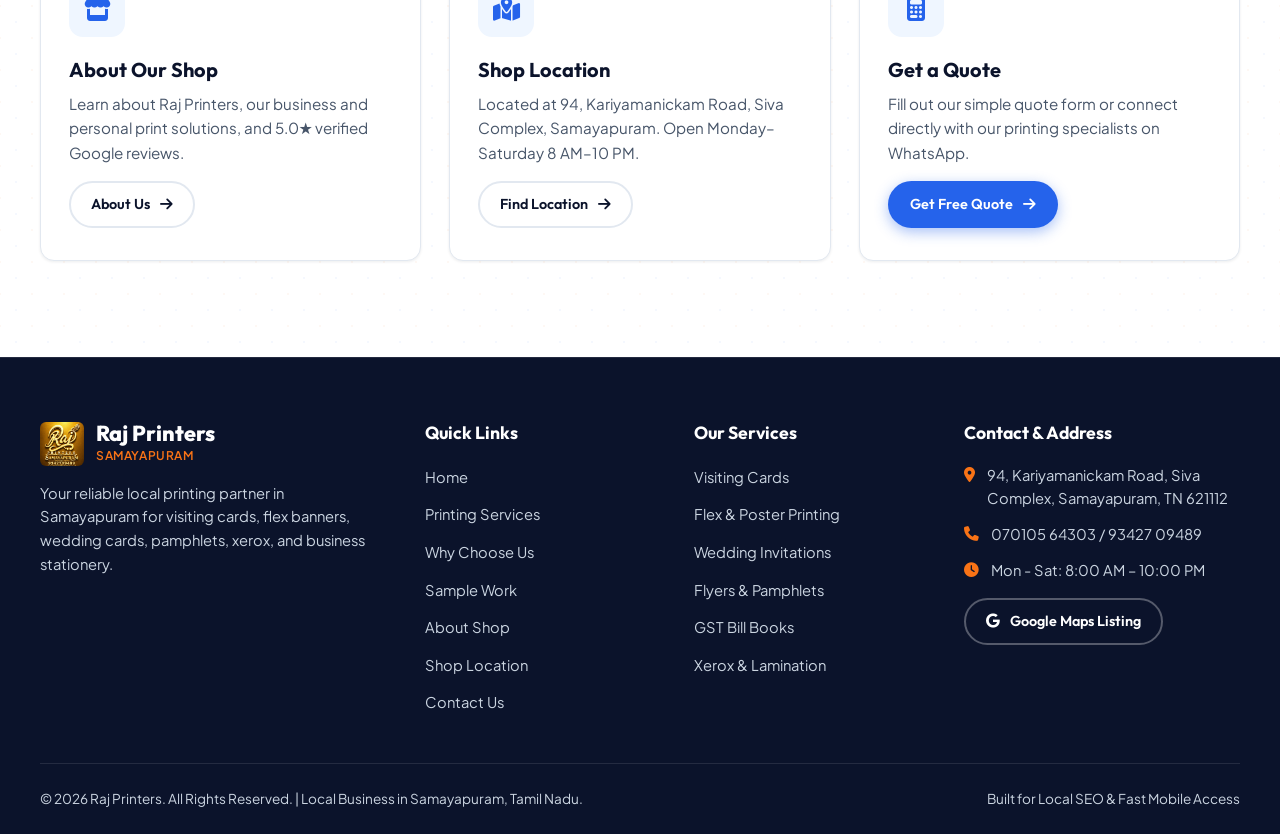
==== commit 06906e55: "Build Raj Printers website" ====
--- a/index.html
+++ b/index.html
@@ -114,41 +114,7 @@
           "Trichy",
           "Mannachanallur",
           "No.1 Tollgate"
-        ],
-        "hasOfferCatalog": {
-          "@type": "OfferCatalog",
-          "name": "Printing Services",
-          "itemListElement": [
-            {
-              "@type": "Offer",
-              "itemOffered": {
-                "@type": "Service",
-                "name": "Visiting Card Printing"
-              }
-            },
-            {
-              "@type": "Offer",
-              "itemOffered": {
-                "@type": "Service",
-                "name": "Flex & Poster Printing"
-              }
-            },
-            {
-              "@type": "Offer",
-              "itemOffered": {
-                "@type": "Service",
-                "name": "Wedding Invitation Printing"
-              }
-            },
-            {
-              "@type": "Offer",
-              "itemOffered": {
-                "@type": "Service",
-                "name": "Brochure & Pamphlet Printing"
-              }
-            }
-          ]
-        }
+        ]
       }
     </script>
   </head>
@@ -158,7 +124,7 @@
        ========================================== -->
     <header class="site-header" id="header">
       <div class="container header-inner">
-        <a href="#home" class="brand-logo" aria-label="Raj Printers Home">
+        <a href="index.html" class="brand-logo" aria-label="Raj Printers Home">
           <img
             src="images/brand_logo_gold.png"
             alt="Raj Printers Gold Logo"
@@ -178,19 +144,19 @@
         <!-- Desktop Nav Menu -->
         <nav aria-label="Primary Navigation">
           <ul class="nav-menu">
-            <li><a href="#home" class="nav-link active">Home</a></li>
-            <li><a href="#services" class="nav-link">Services</a></li>
-            <li><a href="#why-us" class="nav-link">Why Us</a></li>
-            <li><a href="#gallery" class="nav-link">Gallery</a></li>
-            <li><a href="#about" class="nav-link">About</a></li>
-            <li><a href="#reviews" class="nav-link">Reviews</a></li>
-            <li><a href="#contact" class="nav-link">Contact</a></li>
+            <li><a href="index.html" class="nav-link active">Home</a></li>
+            <li><a href="services.html" class="nav-link">Services</a></li>
+            <li><a href="why-us.html" class="nav-link">Why Us</a></li>
+            <li><a href="gallery.html" class="nav-link">Gallery</a></li>
+            <li><a href="about.html" class="nav-link">About</a></li>
+            <li><a href="location.html" class="nav-link">Location</a></li>
+            <li><a href="contact.html" class="nav-link">Contact</a></li>
           </ul>
         </nav>
 
         <!-- Action Buttons & Hamburger -->
         <div class="header-actions">
-          <a href="#contact" class="btn btn-primary btn-sm d-none-mobile">
+          <a href="contact.html" class="btn btn-primary btn-sm d-none-mobile">
             <i class="fa-solid fa-calculator"></i> Get Quote
           </a>
           <button
@@ -227,14 +193,13 @@
           </div>
         </div>
         <ul class="mobile-nav-list">
-          <li><a href="#home" class="mobile-nav-link">Home</a></li>
-          <li><a href="#services" class="mobile-nav-link">Services</a></li>
-          <li><a href="#why-us" class="mobile-nav-link">Why Us</a></li>
-          <li><a href="#gallery" class="mobile-nav-link">Gallery</a></li>
-          <li><a href="#about" class="mobile-nav-link">About Us</a></li>
-          <li><a href="#reviews" class="mobile-nav-link">Google Reviews</a></li>
-          <li><a href="#location" class="mobile-nav-link">Location</a></li>
-          <li><a href="#contact" class="mobile-nav-link">Contact Us</a></li>
+          <li><a href="index.html" class="mobile-nav-link active">Home</a></li>
+          <li><a href="services.html" class="mobile-nav-link">Services</a></li>
+          <li><a href="why-us.html" class="mobile-nav-link">Why Us</a></li>
+          <li><a href="gallery.html" class="mobile-nav-link">Gallery</a></li>
+          <li><a href="about.html" class="mobile-nav-link">About Us</a></li>
+          <li><a href="location.html" class="mobile-nav-link">Location</a></li>
+          <li><a href="contact.html" class="mobile-nav-link">Contact Us</a></li>
         </ul>
       </div>
       <div class="drawer-contacts">
@@ -254,7 +219,7 @@
 
     <main>
       <!-- ==========================================
-         HERO SECTION
+         HERO SECTION (HOME)
          ========================================== -->
       <section class="hero-section" id="home">
         <div class="hero-bg-pattern"></div>
@@ -301,13 +266,15 @@
               >
                 <i class="fa-brands fa-whatsapp"></i> WhatsApp Us
               </a>
+              <a href="services.html" class="btn btn-orange">
+                <i class="fa-solid fa-sliders"></i> View Services
+              </a>
               <a
-                href="https://maps.app.goo.gl/1FNJHGQRjnb7kzYv6"
-                target="_blank"
+                href="location.html"
                 class="btn btn-outline"
                 style="color: #fff; border-color: rgba(255, 255, 255, 0.3)"
               >
-                <i class="fa-solid fa-map-pin"></i> Get Directions
+                <i class="fa-solid fa-map-pin"></i> Shop Location
               </a>
             </div>
 
@@ -365,685 +332,80 @@
       </section>
 
       <!-- ==========================================
-         SERVICES SECTION
+         QUICK OVERVIEW / INTRO CARDS (HOME)
          ========================================== -->
-      <section
-        class="section-padding"
-        id="services"
-        style="position: relative; overflow: hidden"
-      >
+      <section class="section-padding" style="background-color: var(--clr-surface); position: relative; overflow: hidden;">
         <div class="print-halftone-overlay"></div>
         <div class="container" style="position: relative; z-index: 2">
           <div class="text-center">
-            <span class="section-tag"
-              ><i class="fa-solid fa-sliders"></i> Printing Services
-              <span class="cmyk-bar"
-                ><span class="cmyk-dot cmyk-cyan"></span
-                ><span class="cmyk-dot cmyk-magenta"></span
-                ><span class="cmyk-dot cmyk-yellow"></span
-                ><span class="cmyk-dot cmyk-black"></span></span
-            ></span>
-            <h2 class="section-title">What We Print For You</h2>
+            <span class="section-tag">
+              <i class="fa-solid fa-print"></i> What We Offer
+              <span class="cmyk-bar">
+                <span class="cmyk-dot cmyk-cyan"></span>
+                <span class="cmyk-dot cmyk-magenta"></span>
+                <span class="cmyk-dot cmyk-yellow"></span>
+                <span class="cmyk-dot cmyk-black"></span>
+              </span>
+            </span>
+            <h2 class="section-title">Complete Printing Solutions in Samayapuram</h2>
             <p class="section-subtitle">
-              We provide a complete range of offset, digital, and flex printing
-              solutions for personal, commercial, and institutional
-              requirements.
-            </p>
-
-            <div class="service-tabs">
-              <button class="tab-btn active" data-filter="all">
-                All Services
-              </button>
-              <button class="tab-btn" data-filter="business">Business</button>
-              <button class="tab-btn" data-filter="commercial">
-                Commercial
-              </button>
-              <button class="tab-btn" data-filter="personal">Personal</button>
-            </div>
-          </div>
-
-          <div class="services-grid" id="servicesGrid">
-            <!-- Dynamic rendering via app.js with config data -->
-          </div>
-        </div>
-      </section>
-
-      <!-- ==========================================
-         WHY CHOOSE US SECTION
-         ========================================== -->
-      <section class="section-padding why-section" id="why-us">
-        <div class="container">
-          <div class="text-center">
-            <span class="section-tag"
-              ><i class="fa-solid fa-circle-check"></i> Authentic Value</span
-            >
-            <h2 class="section-title">Why Choose Raj Printers?</h2>
-            <p class="section-subtitle">
-              We take pride in delivering honest, reliable printing services
-              with attention to color quality and clear turnaround times.
+              Choose a section below to explore our services, view sample work, read customer reviews, or get an instant quote.
             </p>
           </div>
 
           <div class="why-grid">
             <div class="why-card">
-              <div class="why-icon"><i class="fa-solid fa-gem"></i></div>
-              <h3 class="why-title">Quality-Focused Printing</h3>
-              <p class="why-desc">
-                Crisp text, vibrant colors, and durable stock materials for
-                every project, from small cards to large banners.
-              </p>
+              <div class="why-icon"><i class="fa-solid fa-sliders"></i></div>
+              <h3 class="why-title">Printing Services</h3>
+              <p class="why-desc">Visiting cards, outdoor flex banners, wedding cards, brochures, GST bill books, Xerox & lamination.</p>
+              <div style="margin-top: 16px;">
+                <a href="services.html" class="btn btn-outline btn-sm">Explore Services <i class="fa-solid fa-arrow-right"></i></a>
+              </div>
             </div>
 
             <div class="why-card">
-              <div class="why-icon">
-                <i class="fa-solid fa-location-dot"></i>
-              </div>
-              <h3 class="why-title">Convenient Local Shop</h3>
-              <p class="why-desc">
-                Located right at Siva Complex, Kariyamanickam Road, Samayapuram,
-                making local pickup easy and fast.
-              </p>
+              <div class="why-icon"><i class="fa-solid fa-photo-film"></i></div>
+              <h3 class="why-title">Print Gallery</h3>
+              <p class="why-desc">See real photos of our digital flex printing machine in action, shopfront signboards, and printed work.</p>
+              <div style="margin-top: 16px;">
+                <a href="gallery.html" class="btn btn-outline btn-sm">View Gallery <i class="fa-solid fa-arrow-right"></i></a>
+              </div>
             </div>
 
             <div class="why-card">
-              <div class="why-icon"><i class="fa-brands fa-whatsapp"></i></div>
-              <h3 class="why-title">Easy WhatsApp Enquiries</h3>
-              <p class="why-desc">
-                Share your content or design on WhatsApp, get quick cost
-                estimates, and confirm your order seamlessly.
-              </p>
+              <div class="why-icon"><i class="fa-solid fa-circle-check"></i></div>
+              <h3 class="why-title">Why Choose Us</h3>
+              <p class="why-desc">Discover our quality focus, convenient local shop pickup, honest rates, and instant WhatsApp support.</p>
+              <div style="margin-top: 16px;">
+                <a href="why-us.html" class="btn btn-outline btn-sm">Why Raj Printers <i class="fa-solid fa-arrow-right"></i></a>
+              </div>
             </div>
 
             <div class="why-card">
-              <div class="why-icon">
-                <i class="fa-solid fa-layer-group"></i>
-              </div>
-              <h3 class="why-title">Multiple Print Options</h3>
-              <p class="why-desc">
-                From single copies to bulk offset quantities, flex banner
-                boards, and laminated cards under one roof.
-              </p>
+              <div class="why-icon"><i class="fa-solid fa-store"></i></div>
+              <h3 class="why-title">About Our Shop</h3>
+              <p class="why-desc">Learn about Raj Printers, our business and personal print solutions, and 5.0★ verified Google reviews.</p>
+              <div style="margin-top: 16px;">
+                <a href="about.html" class="btn btn-outline btn-sm">About Us <i class="fa-solid fa-arrow-right"></i></a>
+              </div>
             </div>
 
             <div class="why-card">
-              <div class="why-icon"><i class="fa-solid fa-user-check"></i></div>
-              <h3 class="why-title">Personal & Commercial</h3>
-              <p class="why-desc">
-                Dedicated print support for shopkeepers, schools, event
-                organizers, and families hosting weddings or functions.
-              </p>
+              <div class="why-icon"><i class="fa-solid fa-map-location-dot"></i></div>
+              <h3 class="why-title">Shop Location</h3>
+              <p class="why-desc">Located at 94, Kariyamanickam Road, Siva Complex, Samayapuram. Open Monday–Saturday 8 AM–10 PM.</p>
+              <div style="margin-top: 16px;">
+                <a href="location.html" class="btn btn-outline btn-sm">Find Location <i class="fa-solid fa-arrow-right"></i></a>
+              </div>
             </div>
 
             <div class="why-card">
-              <div class="why-icon"><i class="fa-solid fa-handshake"></i></div>
-              <h3 class="why-title">Friendly Local Service</h3>
-              <p class="why-desc">
-                Helpful local advice on card paper thickness, banner sizing, and
-                layout formatting before final print.
-              </p>
-            </div>
-          </div>
-        </div>
-      </section>
-
-      <!-- ==========================================
-         PRINTING GALLERY / SAMPLES
-         ========================================== -->
-      <section class="section-padding" id="gallery">
-        <div class="container">
-          <div class="text-center">
-            <span class="section-tag"
-              ><i class="fa-solid fa-photo-film"></i> Print Gallery</span
-            >
-            <h2 class="section-title">Sample Work & Shop Photos</h2>
-            <p class="section-subtitle">
-              Explore real photos of our shopfront, workshop machinery, official
-              logo, and print work in Samayapuram.
-            </p>
-          </div>
-
-          <div class="gallery-grid">
-            <!-- 1. Real Flex Banner Printing in Action -->
-            <div class="gallery-item">
-              <img
-                src="images/real_flex_printing_in_action.png"
-                alt="Real Digital Flex Banner Printing Machine in Action Raj Printers"
-              />
-              <div class="gallery-overlay">
-                <h4>Real Flex Banner Printing</h4>
-                <p>
-                  High-speed digital vinyl flex & poster printing (070105 64303)
-                </p>
-              </div>
-            </div>
-
-            <!-- 2. Real Storefront & Outdoor Signboard -->
-            <div class="gallery-item">
-              <img
-                src="images/real_shop_exterior.png"
-                alt="Raj Printers Real Shopfront and Flex Signboard Siva Complex"
-              />
-              <div class="gallery-overlay">
-                <h4>Outdoor Flex Signboard & Shopfront</h4>
-                <p>Siva Complex, Kariyamanickam Road, Samayapuram</p>
-              </div>
-            </div>
-
-            <!-- 3. Real Workshop Machinery & Plotter -->
-            <div class="gallery-item">
-              <img
-                src="images/real_machinery_studio.png"
-                alt="Vinyl Plotter and Large Format Flex Printer Studio Raj Printers"
-              />
-              <div class="gallery-overlay">
-                <h4>Workshop Printing Press</h4>
-                <p>Vinyl Plotter & Large Format Roll Printers</p>
-              </div>
-            </div>
-
-            <!-- 4. Wedding & Function Invitations -->
-            <div class="gallery-item">
-              <img
-                src="images/invitation_cards.png"
-                alt="Wedding Invitation Card Printing Trichy"
-              />
-              <div class="gallery-overlay">
-                <h4>Wedding & Function Invites</h4>
-                <p>Traditional Tamil Marriage & Housewarming Cards</p>
-              </div>
-            </div>
-
-            <!-- 5. Visiting Cards -->
-            <div class="gallery-item">
-              <img
-                src="images/visiting_cards.png"
-                alt="Visiting Cards Printing Samples Raj Printers"
-              />
-              <div class="gallery-overlay">
-                <h4>Visiting Cards</h4>
-                <p>Matte, Glossy, Foil & Textured Cards</p>
-              </div>
-            </div>
-
-            <!-- 6. Flyers & Pamphlets -->
-            <div class="gallery-item">
-              <img
-                src="images/brochures_flyers.png"
-                alt="Brochures and Pamphlet Printing Raj Printers"
-              />
-              <div class="gallery-overlay">
-                <h4>Flyers & Pamphlets</h4>
-                <p>Promotional Marketing Pamphlets & Catalogues</p>
-              </div>
-            </div>
-
-            <!-- 7. Stickers & Product Labels -->
-            <div class="gallery-item">
-              <img
-                src="images/stickers_product_labels.png"
-                alt="Stickers and Product Labels Printing Raj Printers"
-              />
-              <div class="gallery-overlay">
-                <h4>Stickers & Product Labels</h4>
-                <p>Custom Die-Cut Vinyl Stickers & Packaging Decals</p>
-              </div>
-            </div>
-
-            <!-- 8. GST Bill Books & Stationery -->
-            <div class="gallery-item">
-              <img
-                src="images/bill_books_stationery.png"
-                alt="GST Bill Books and Commercial Stationery Raj Printers"
-              />
-              <div class="gallery-overlay">
-                <h4>GST Bill Books & Stationery</h4>
-                <p>Duplicate/Triplicate Cash Vouchers & Letterheads</p>
-              </div>
-            </div>
-
-            <!-- 9. KCRT -->
-            <div class="gallery-item">
-              <img
-                src="images/KRCT.jpeg"
-                alt="KCRT Project Work Sample Raj Printers"
-              />
-              <div class="gallery-overlay">
-                <h4>KCRT Project</h4>
-                <p>Professional Printing Work Sample</p>
-              </div>
-            </div>
-          </div>
-        </div>
-      </section>
-
-      <!-- ==========================================
-         ABOUT US SECTION
-         ========================================== -->
-      <section
-        class="section-padding"
-        id="about"
-        style="background-color: var(--clr-surface)"
-      >
-        <div class="container">
-          <div class="about-grid">
-            <div class="about-img-frame">
-              <img
-                src="images/real_shop_exterior.png"
-                alt="Raj Printers Real Storefront at Siva Complex, Samayapuram"
-              />
-              <div class="about-experience-badge">
-                <h3>5.0 ★</h3>
-                <p>Google Customer Rating</p>
-              </div>
-            </div>
-
-            <div class="about-text">
-              <span class="section-tag"
-                ><i class="fa-solid fa-store"></i> About Raj Printers</span
-              >
-              <h2 class="section-title">
-                Your Local Printing Shop in Samayapuram
-              </h2>
-              <p>
-                Raj Printers is an established local printing business serving
-                Samayapuram and nearby localities in Tiruchirappalli district.
-                We specialize in everyday printing solutions for individuals,
-                shopkeepers, schools, and local businesses.
-              </p>
-              <p>
-                Whether you need visiting cards for your new business venture,
-                vibrant flex banners for an upcoming festival or event, elegant
-                Tamil wedding invitations, or quick xerox copies, our shop is
-                committed to giving you practical, well-finished work with
-                transparent service.
-              </p>
-
-              <ul class="about-features-list">
-                <li class="about-feature-item">
-                  <i class="fa-solid fa-circle-check"></i> Quality Material
-                  Stock
-                </li>
-                <li class="about-feature-item">
-                  <i class="fa-solid fa-circle-check"></i> Clear Color Proofing
-                </li>
-                <li class="about-feature-item">
-                  <i class="fa-solid fa-circle-check"></i> Custom Quantity
-                  Orders
-                </li>
-                <li class="about-feature-item">
-                  <i class="fa-solid fa-circle-check"></i> Direct Owner Support
-                </li>
-              </ul>
-            </div>
-          </div>
-        </div>
-      </section>
-
-      <!-- ==========================================
-         BUSINESS vs PERSONAL PRINTING SPLIT
-         ========================================== -->
-      <section class="split-section">
-        <div class="container">
-          <div class="text-center" style="margin-bottom: 48px">
-            <span
-              class="section-tag"
-              style="background: rgba(255, 255, 255, 0.1); color: #60a5fa"
-              ><i class="fa-solid fa-users"></i> Tailored Solutions</span
-            >
-            <h2 class="section-title" style="color: #fff">
-              Printing for Business & Personal Needs
-            </h2>
-          </div>
-
-          <div class="split-grid">
-            <!-- Business Card -->
-            <div class="split-card">
-              <div class="split-icon">
-                <i class="fa-solid fa-briefcase"></i>
-              </div>
-              <h3 class="split-title">Commercial & Business Printing</h3>
-              <p class="split-desc">
-                Help your business look sharp with custom-branded stationery,
-                promotional materials, and store signage.
-              </p>
-              <ul class="split-list">
-                <li>
-                  <i class="fa-solid fa-check"></i> Visiting cards (Glossy,
-                  Matte, Embossed)
-                </li>
-                <li>
-                  <i class="fa-solid fa-check"></i> GST Bill Books & Cash
-                  Vouchers
-                </li>
-                <li>
-                  <i class="fa-solid fa-check"></i> Promotional Pamphlets &
-                  Catalogues
-                </li>
-                <li>
-                  <i class="fa-solid fa-check"></i> Flex Shop Name Boards &
-                  Vinyl Banners
-                </li>
-                <li>
-                  <i class="fa-solid fa-check"></i> Custom Product Labels &
-                  Stickers
-                </li>
-              </ul>
-              <a
-                href="https://wa.me/917010564303?text=Hello%20Raj%20Printers%2C%20I%20would%20like%20to%20enquire%20about%20Business%20Printing"
-                target="_blank"
-                class="btn btn-primary"
-              >
-                <i class="fa-brands fa-whatsapp"></i> Business Enquiry
-              </a>
-            </div>
-
-            <!-- Personal Card -->
-            <div class="split-card">
-              <div class="split-icon"><i class="fa-solid fa-heart"></i></div>
-              <h3 class="split-title">Personal & Event Printing</h3>
-              <p class="split-desc">
-                Celebrate special family moments and personal milestones with
-                beautiful printed invitations and posters.
-              </p>
-              <ul class="split-list">
-                <li>
-                  <i class="fa-solid fa-check"></i> Wedding Cards (Traditional
-                  Tamil & Modern)
-                </li>
-                <li>
-                  <i class="fa-solid fa-check"></i> Housewarming (Grupravesam)
-                  Invites
-                </li>
-                <li>
-                  <i class="fa-solid fa-check"></i> Samayapuram Mariamman Temple
-                  Festival Flex Banners
-                </li>
-                <li>
-                  <i class="fa-solid fa-check"></i> Birthday & Car Festival
-                  (Therottam) Invitation Cards
-                </li>
-                <li>
-                  <i class="fa-solid fa-check"></i> School/College Project
-                  Copying & Binding
-                </li>
-              </ul>
-              <a
-                href="https://wa.me/917010564303?text=Hello%20Raj%20Printers%2C%20I%20would%20like%20to%20enquire%20about%20Personal%20Printing"
-                target="_blank"
-                class="btn btn-whatsapp"
-              >
-                <i class="fa-brands fa-whatsapp"></i> Personal Enquiry
-              </a>
-            </div>
-          </div>
-        </div>
-      </section>
-
-      <!-- ==========================================
-         GOOGLE REVIEWS & TRUST SECTION
-         ========================================== -->
-      <section class="section-padding" id="reviews">
-        <div class="container">
-          <div class="reviews-banner">
-            <div class="stars-group">
-              <i class="fa-solid fa-star"></i>
-              <i class="fa-solid fa-star"></i>
-              <i class="fa-solid fa-star"></i>
-              <i class="fa-solid fa-star"></i>
-              <i class="fa-solid fa-star"></i>
-            </div>
-            <div class="review-score">5.0 ★</div>
-            <h3 style="font-size: 1.5rem; margin-bottom: 8px">
-              Customer Reviews on Google
-            </h3>
-            <p class="review-subtitle">
-              See what local customers in Samayapuram have to say about our
-              printing service, speed, and quality on Google Maps.
-            </p>
-            <a
-              href="https://maps.app.goo.gl/1FNJHGQRjnb7kzYv6"
-              target="_blank"
-              class="btn btn-primary"
-            >
-              <i class="fa-brands fa-google"></i> View Google Reviews
-            </a>
-          </div>
-        </div>
-      </section>
-
-      <!-- ==========================================
-         LOCATION & HOURS SECTION
-         ========================================== -->
-      <section
-        class="section-padding"
-        id="location"
-        style="background-color: var(--clr-surface)"
-      >
-        <div class="container">
-          <div class="text-center">
-            <span class="section-tag"
-              ><i class="fa-solid fa-map-location-dot"></i> Visit Our Shop</span
-            >
-            <h2 class="section-title">Shop Location & Opening Hours</h2>
-            <p class="section-subtitle">
-              Conveniently located on Kariyamanickam Road in Samayapuram. Visit
-              us directly or get driving directions via Google Maps.
-            </p>
-          </div>
-
-          <div class="location-grid">
-            <div class="location-info-card">
-              <div class="info-item">
-                <div class="info-icon">
-                  <i class="fa-solid fa-building-user"></i>
-                </div>
-                <div class="info-details">
-                  <h4>Address</h4>
-                  <p>
-                    <strong>Raj Printers</strong><br />94, Kariyamanickam Road,
-                    Siva Complex<br />Samayapuram, Tamil Nadu 621112
-                  </p>
-                  <p
-                    style="
-                      margin-top: 4px;
-                      font-size: 0.85rem;
-                      color: var(--clr-blue-primary);
-                    "
-                  >
-                    Plus Code: WPJP+9C Samayapuram
-                  </p>
-                </div>
-              </div>
-
-              <div class="info-item">
-                <div class="info-icon"><i class="fa-solid fa-phone"></i></div>
-                <div class="info-details">
-                  <h4>Contact Numbers</h4>
-                  <p>
-                    <a
-                      href="tel:07010564303"
-                      style="color: var(--clr-blue-primary); font-weight: 600"
-                      >070105 64303</a
-                    >
-                    /
-                    <a
-                      href="tel:09342709489"
-                      style="color: var(--clr-blue-primary); font-weight: 600"
-                      >93427 09489</a
-                    >
-                  </p>
-                </div>
-              </div>
-
-              <div class="info-item">
-                <div class="info-icon"><i class="fa-solid fa-clock"></i></div>
-                <div class="info-details">
-                  <h4>Opening Hours</h4>
-                  <p><strong>Monday - Saturday:</strong> 8:00 AM – 10:00 PM</p>
-                  <p><strong>Sunday:</strong> Emergency / Phone Call Only</p>
-                </div>
-              </div>
-
-              <div style="margin-top: 32px">
-                <a
-                  href="https://maps.app.goo.gl/1FNJHGQRjnb7kzYv6"
-                  target="_blank"
-                  class="btn btn-primary"
-                  style="width: 100%"
-                >
-                  <i class="fa-solid fa-diamond-turn-right"></i> Get Directions
-                  on Google Maps
-                </a>
-              </div>
-            </div>
-
-            <div class="map-wrapper">
-              <!-- Google Maps Embed -->
-              <iframe
-                title="Raj Printers Google Map Location"
-                src="https://www.google.com/maps/embed?pb=!1m18!1m12!1m3!1d3917.43346513511!2d78.73600000000001!3d10.930400000000002!2m3!1f0!2f0!3f0!3m2!1i1024!2i768!4f13.1!3m3!1m2!1s0x3baaf70000000001%3A0x0!2zMTDCsDU1JzQ5LjQiTiA3OMKwNDQnMDkuNiJF!5e0!3m2!1sen!2sin!4v1700000000000!5m2!1sen!2sin"
-                loading="lazy"
-                referrerpolicy="no-referrer-when-downgrade"
-              ></iframe>
-            </div>
-          </div>
-        </div>
-      </section>
-
-      <!-- ==========================================
-         CONTACT / ENQUIRY SECTION
-         ========================================== -->
-      <section class="section-padding" id="contact">
-        <div class="container">
-          <div class="text-center">
-            <span class="section-tag"
-              ><i class="fa-solid fa-envelope-open-text"></i> Quick
-              Contact</span
-            >
-            <h2 class="section-title">Get a Printing Quote</h2>
-            <p class="section-subtitle">
-              Have a question or need a price estimate? Fill out the simple
-              enquiry form below or message us directly on WhatsApp.
-            </p>
-          </div>
-
-          <div class="contact-grid">
-            <div class="quick-contact-card">
-              <div>
-                <h3>Fastest Response via WhatsApp</h3>
-                <p>
-                  For immediate response or to send sample images and PDF files
-                  for printing, click below to chat on WhatsApp.
-                </p>
-
-                <div class="direct-actions-list">
-                  <a
-                    href="https://wa.me/917010564303"
-                    target="_blank"
-                    class="btn btn-whatsapp"
-                  >
-                    <i class="fa-brands fa-whatsapp"></i> Chat on WhatsApp
-                    (070105 64303)
-                  </a>
-                  <a href="tel:07010564303" class="btn btn-white">
-                    <i class="fa-solid fa-phone"></i> Call Primary Number
-                  </a>
-                  <a href="tel:09342709489" class="btn btn-white">
-                    <i class="fa-solid fa-phone"></i> Call Secondary Number
-                  </a>
-                </div>
-              </div>
-
-              <div style="margin-top: 32px; font-size: 0.88rem; color: #cbd5e1">
-                <i class="fa-solid fa-circle-info"></i> Standard shop hours:
-                8:00 AM to 10:00 PM (Mon-Sat).
-              </div>
-            </div>
-
-            <div class="contact-form-card">
-              <form id="enquiryForm">
-                <div class="form-group">
-                  <label for="custName">Your Name *</label>
-                  <input
-                    type="text"
-                    id="custName"
-                    class="form-control"
-                    placeholder="e.g. Ramesh Kumar"
-                    required
-                  />
-                </div>
-
-                <div class="form-group">
-                  <label for="custPhone">Phone / WhatsApp Number *</label>
-                  <input
-                    type="tel"
-                    id="custPhone"
-                    class="form-control"
-                    placeholder="e.g. 98765 43210"
-                    required
-                  />
-                </div>
-
-                <div class="form-group">
-                  <label for="printService">What do you need printed?</label>
-                  <select id="printService" class="form-control">
-                    <option value="Visiting Cards">
-                      Visiting Cards Printing
-                    </option>
-                    <option value="Flex & Poster Banner">
-                      Flex & Poster Printing
-                    </option>
-                    <option value="Wedding / Function Invitation">
-                      Wedding & Function Cards
-                    </option>
-                    <option value="Flyers & Pamphlets">
-                      Flyers & Pamphlets
-                    </option>
-                    <option value="Bill Books & Letterheads">
-                      Bill Books & Letterheads
-                    </option>
-                    <option value="Xerox & Copying">
-                      Xerox / Copying / Lamination
-                    </option>
-                    <option value="Custom Order">Other / Custom Order</option>
-                  </select>
-                </div>
-
-                <div class="form-group">
-                  <label for="printQty">Quantity Needed</label>
-                  <input
-                    type="text"
-                    id="printQty"
-                    class="form-control"
-                    placeholder="e.g. 500 Cards, 1 Flex (6x4 ft), etc."
-                  />
-                </div>
-
-                <div class="form-group">
-                  <label for="custMsg"
-                    >Additional Message / Paper preference</label
-                  >
-                  <textarea
-                    id="custMsg"
-                    class="form-control"
-                    placeholder="Mention size details, color preference, or special instructions..."
-                  ></textarea>
-                </div>
-
-                <button
-                  type="submit"
-                  class="btn btn-primary"
-                  style="width: 100%"
-                >
-                  <i class="fa-brands fa-whatsapp"></i> Send Quote Request via
-                  WhatsApp
-                </button>
-
-                <p class="form-note">
-                  Your enquiry will open WhatsApp directly with your filled
-                  details for instant response.
-                </p>
-              </form>
+              <div class="why-icon"><i class="fa-solid fa-calculator"></i></div>
+              <h3 class="why-title">Get a Quote</h3>
+              <p class="why-desc">Fill out our simple quote form or connect directly with our printing specialists on WhatsApp.</p>
+              <div style="margin-top: 16px;">
+                <a href="contact.html" class="btn btn-primary btn-sm">Get Free Quote <i class="fa-solid fa-arrow-right"></i></a>
+              </div>
             </div>
           </div>
         </div>
@@ -1078,24 +440,25 @@
           <div class="footer-col">
             <h4>Quick Links</h4>
             <ul class="footer-links">
-              <li><a href="#home">Home</a></li>
-              <li><a href="#services">Printing Services</a></li>
-              <li><a href="#why-us">Why Choose Us</a></li>
-              <li><a href="#gallery">Sample Work</a></li>
-              <li><a href="#about">About Shop</a></li>
-              <li><a href="#location">Shop Location</a></li>
+              <li><a href="index.html">Home</a></li>
+              <li><a href="services.html">Printing Services</a></li>
+              <li><a href="why-us.html">Why Choose Us</a></li>
+              <li><a href="gallery.html">Sample Work</a></li>
+              <li><a href="about.html">About Shop</a></li>
+              <li><a href="location.html">Shop Location</a></li>
+              <li><a href="contact.html">Contact Us</a></li>
             </ul>
           </div>
 
           <div class="footer-col">
             <h4>Our Services</h4>
             <ul class="footer-links">
-              <li><a href="#services">Visiting Cards</a></li>
-              <li><a href="#services">Flex & Poster Printing</a></li>
-              <li><a href="#services">Wedding Invitations</a></li>
-              <li><a href="#services">Flyers & Pamphlets</a></li>
-              <li><a href="#services">GST Bill Books</a></li>
-              <li><a href="#services">Xerox & Lamination</a></li>
+              <li><a href="services.html">Visiting Cards</a></li>
+              <li><a href="services.html">Flex & Poster Printing</a></li>
+              <li><a href="services.html">Wedding Invitations</a></li>
+              <li><a href="services.html">Flyers & Pamphlets</a></li>
+              <li><a href="services.html">GST Bill Books</a></li>
+              <li><a href="services.html">Xerox & Lamination</a></li>
             </ul>
           </div>
 
@@ -1154,15 +517,11 @@
         <i class="fa-brands fa-whatsapp"></i>
         <span>WhatsApp</span>
       </a>
-      <a
-        href="https://maps.app.goo.gl/1FNJHGQRjnb7kzYv6"
-        target="_blank"
-        class="sticky-action-btn map"
-      >
+      <a href="location.html" class="sticky-action-btn map">
         <i class="fa-solid fa-location-dot"></i>
         <span>Map</span>
       </a>
-      <a href="#contact" class="sticky-action-btn quote">
+      <a href="contact.html" class="sticky-action-btn quote">
         <i class="fa-solid fa-calculator"></i>
         <span>Quote</span>
       </a>
